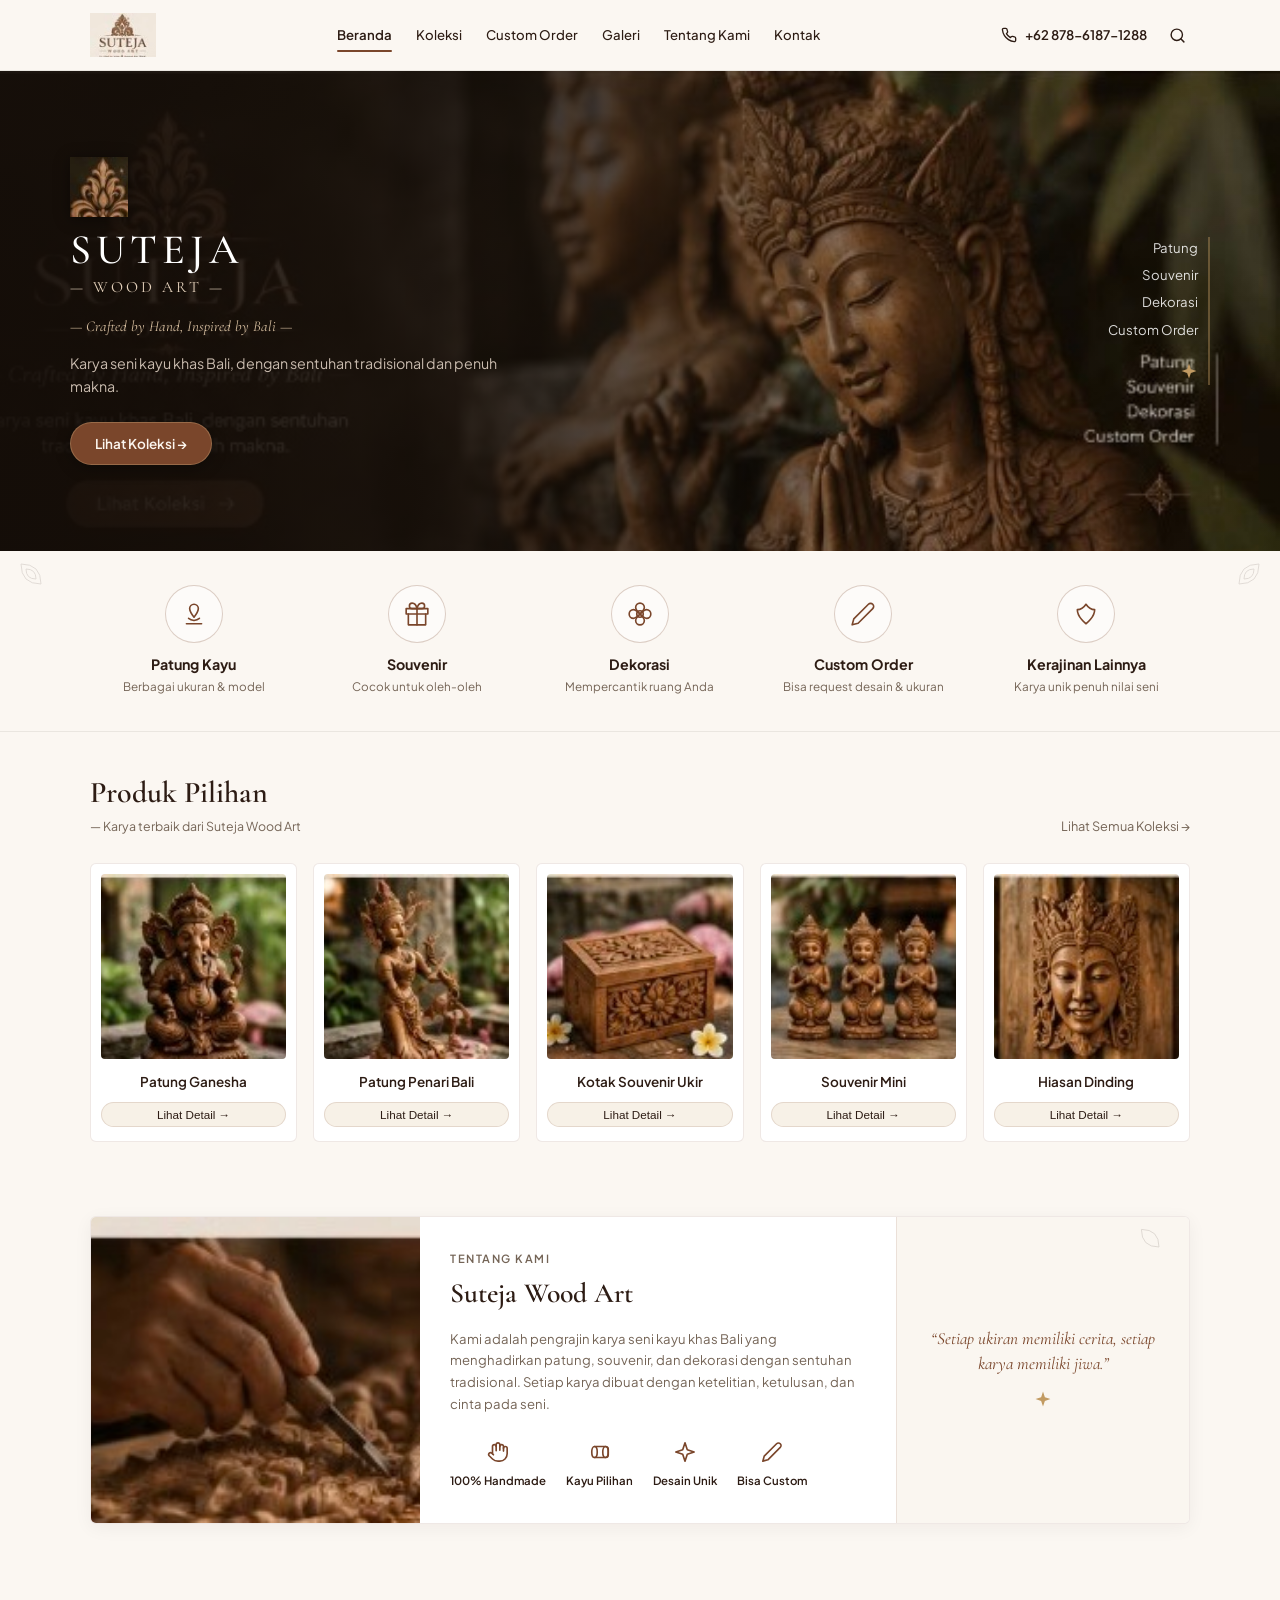
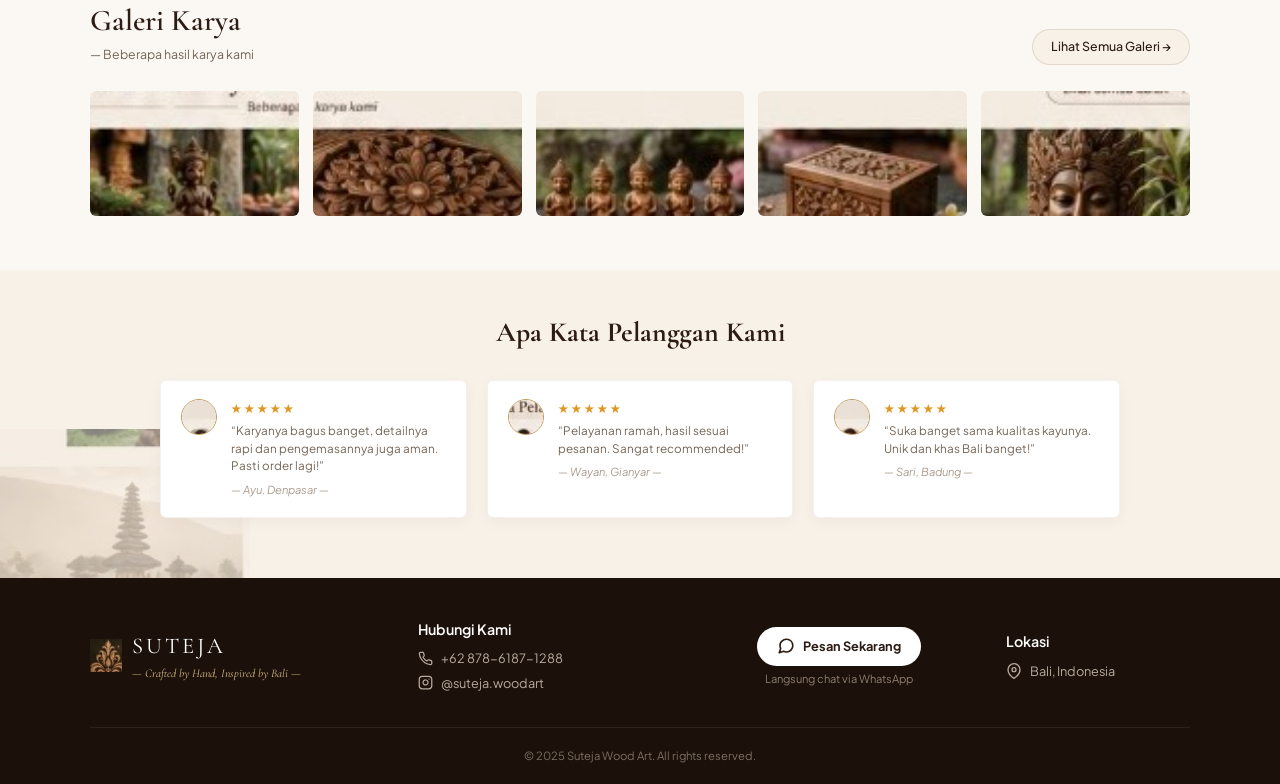
==== index.html @ cc426fd6 "Add files via upload" ====
<!DOCTYPE html>
<html lang="id">
<head>
  <meta charset="UTF-8">
  <meta name="viewport" content="width=device-width, initial-scale=1.0">
  <title>Suteja Wood Art | Crafted by Hand, Inspired by Bali</title>
  <meta name="description" content="Karya seni kayu khas Bali, dengan sentuhan tradisional dan penuh makna. Patung, souvenir, dekorasi, dan pesanan custom.">
  <link rel="stylesheet" href="css/style.css">
  <link rel="icon" href="images/logo_emblem.jpg">
</head>
<body>

  <!-- ==========================================================================
       1. HEADER / NAVBAR
       ========================================================================== -->
  <header class="site-header">
    <div class="container header-inner">
      <a href="index.html" class="brand-header-logo" aria-label="Suteja Wood Art">
        <img src="images/header_logo.jpg" alt="Suteja Wood Art Logo">
      </a>

      <nav class="nav-links" id="navLinks">
        <a href="#beranda" class="nav-item active">Beranda</a>
        <a href="#koleksi" class="nav-item">Koleksi</a>
        <a href="#custom-order" class="nav-item">Custom Order</a>
        <a href="#galeri" class="nav-item">Galeri</a>
        <a href="#tentang-kami" class="nav-item">Tentang Kami</a>
        <a href="#kontak" class="nav-item">Kontak</a>
      </nav>

      <div class="header-right">
        <a href="https://wa.me/6287861871288" target="_blank" class="header-phone">
          <svg width="16" height="16" viewBox="0 0 24 24" fill="none" stroke="currentColor" stroke-width="2" stroke-linecap="round" stroke-linejoin="round">
            <path d="M22 16.92v3a2 2 0 0 1-2.18 2 19.79 19.79 0 0 1-8.63-3.07 19.5 19.5 0 0 1-6-6 19.79 19.79 0 0 1-3.07-8.67A2 2 0 0 1 4.11 2h3a2 2 0 0 1 2 1.72 12.84 12.84 0 0 0 .7 2.81 2 2 0 0 1-.45 2.11L8.09 9.91a16 16 0 0 0 6 6l1.27-1.27a2 2 0 0 1 2.11-.45 12.84 12.84 0 0 0 2.81.7A2 2 0 0 1 22 16.92z"></path>
          </svg>
          <span>+62 878-6187-1288</span>
        </a>

        <button class="header-search-btn" aria-label="Cari Produk">
          <svg width="17" height="17" viewBox="0 0 24 24" fill="none" stroke="currentColor" stroke-width="2" stroke-linecap="round" stroke-linejoin="round">
            <circle cx="11" cy="11" r="8"></circle>
            <line x1="21" y1="21" x2="16.65" y2="16.65"></line>
          </svg>
        </button>

        <button class="mobile-toggle" id="mobileToggle" aria-label="Toggle Menu">&#9776;</button>
      </div>
    </div>
  </header>

  <!-- ==========================================================================
       2. HERO SECTION
       ========================================================================== -->
  <section class="hero-wrapper" id="beranda">
    <img src="images/hero_bg.jpg" alt="Balinese Wood Carving" class="hero-bg-image">
    <div class="hero-gradient-overlay"></div>

    <div class="container hero-container">
      <div class="hero-left-content">
        <img src="images/logo_emblem.jpg" alt="Balinese Emblem" class="hero-emblem">
        <h1 class="hero-title">SUTEJA</h1>
        <span class="hero-wood-art">— WOOD ART —</span>
        <span class="hero-tagline">— Crafted by Hand, Inspired by Bali —</span>
        <p class="hero-desc">
          Karya seni kayu khas Bali, dengan sentuhan tradisional dan penuh makna.
        </p>
        <a href="#koleksi" class="hero-btn">
          Lihat Koleksi &rarr;
        </a>
      </div>

      <div class="hero-right-tags">
        <span>Patung</span>
        <span>Souvenir</span>
        <span>Dekorasi</span>
        <span>Custom Order</span>
        <div class="hero-star-ornament">
          <svg width="18" height="18" viewBox="0 0 24 24" fill="currentColor">
            <path d="M12 2L14.5 9.5L22 12L14.5 14.5L12 22L9.5 14.5L2 12L9.5 9.5L12 2Z"></path>
          </svg>
        </div>
      </div>
    </div>
  </section>

  <!-- ==========================================================================
       3. CATEGORY ICONS STRIP
       ========================================================================== -->
  <section class="category-strip">
    <!-- Balinese Corner Mandalas -->
    <svg class="category-corner-left" viewBox="0 0 100 100" fill="none" stroke="currentColor">
      <path d="M10,10 Q50,10 50,50 Q10,50 10,10 Z M20,20 Q40,20 40,40 Q20,40 20,20 Z" stroke-width="2"></path>
    </svg>
    <svg class="category-corner-right" viewBox="0 0 100 100" fill="none" stroke="currentColor">
      <path d="M10,10 Q50,10 50,50 Q10,50 10,10 Z M20,20 Q40,20 40,40 Q20,40 20,20 Z" stroke-width="2"></path>
    </svg>

    <div class="container">
      <div class="category-items-grid">
        <!-- 1. Patung Kayu -->
        <div class="cat-item">
          <div class="cat-icon-circle">
            <svg width="26" height="26" viewBox="0 0 24 24" fill="none" stroke="currentColor" stroke-width="1.5" stroke-linecap="round" stroke-linejoin="round">
              <path d="M12 3a4 4 0 0 0-4 4c0 3 4 8 4 8s4-5 4-8a4 4 0 0 0-4-4z"></path>
              <path d="M7 16c2 1.5 5 2 5 2s3-.5 5-2"></path>
              <path d="M5 21h14"></path>
            </svg>
          </div>
          <h3 class="cat-title">Patung Kayu</h3>
          <span class="cat-subtitle">Berbagai ukuran &amp; model</span>
        </div>

        <!-- 2. Souvenir -->
        <div class="cat-item">
          <div class="cat-icon-circle">
            <svg width="26" height="26" viewBox="0 0 24 24" fill="none" stroke="currentColor" stroke-width="1.5" stroke-linecap="round" stroke-linejoin="round">
              <polyline points="20 12 20 22 4 22 4 12"></polyline>
              <rect x="2" y="7" width="20" height="5"></rect>
              <line x1="12" y1="22" x2="12" y2="7"></line>
              <path d="M12 7H7.5a2.5 2.5 0 0 1 0-5C11 2 12 7 12 7z"></path>
              <path d="M12 7h4.5a2.5 2.5 0 0 0 0-5C13 2 12 7 12 7z"></path>
            </svg>
          </div>
          <h3 class="cat-title">Souvenir</h3>
          <span class="cat-subtitle">Cocok untuk oleh-oleh</span>
        </div>

        <!-- 3. Dekorasi -->
        <div class="cat-item">
          <div class="cat-icon-circle">
            <svg width="26" height="26" viewBox="0 0 24 24" fill="none" stroke="currentColor" stroke-width="1.5" stroke-linecap="round" stroke-linejoin="round">
              <circle cx="12" cy="12" r="3"></circle>
              <path d="M12 2a4 4 0 0 1 4 4c0 2-4 6-4 6s-4-4-4-6a4 4 0 0 1 4-4z"></path>
              <path d="M12 22a4 4 0 0 1-4-4c0-2 4-6 4-6s4 4 4 6a4 4 0 0 1-4 4z"></path>
              <path d="M2 12a4 4 0 0 1 4-4c2 0 6 4 6 4s-4 4-6 4a4 4 0 0 1-4-4z"></path>
              <path d="M22 12a4 4 0 0 1-4 4c-2 0-6-4-6-4s4-4 6-4a4 4 0 0 1 4 4z"></path>
            </svg>
          </div>
          <h3 class="cat-title">Dekorasi</h3>
          <span class="cat-subtitle">Mempercantik ruang Anda</span>
        </div>

        <!-- 4. Custom Order -->
        <div class="cat-item">
          <div class="cat-icon-circle">
            <svg width="26" height="26" viewBox="0 0 24 24" fill="none" stroke="currentColor" stroke-width="1.5" stroke-linecap="round" stroke-linejoin="round">
              <path d="M17 3a2.828 2.828 0 1 1 4 4L7.5 20.5 2 22l1.5-5.5L17 3z"></path>
            </svg>
          </div>
          <h3 class="cat-title">Custom Order</h3>
          <span class="cat-subtitle">Bisa request desain &amp; ukuran</span>
        </div>

        <!-- 5. Kerajinan Lainnya -->
        <div class="cat-item">
          <div class="cat-icon-circle">
            <svg width="26" height="26" viewBox="0 0 24 24" fill="none" stroke="currentColor" stroke-width="1.5" stroke-linecap="round" stroke-linejoin="round">
              <path d="M12 3c-2 3-5 5-8 5 0 7 8 13 8 13s8-6 8-13c-3 0-6-2-8-5z"></path>
            </svg>
          </div>
          <h3 class="cat-title">Kerajinan Lainnya</h3>
          <span class="cat-subtitle">Karya unik penuh nilai seni</span>
        </div>
      </div>
    </div>
  </section>

  <!-- ==========================================================================
       4. PRODUK PILIHAN (Featured Products)
       ========================================================================== -->
  <section class="section-products" id="koleksi">
    <div class="container">
      <div class="section-head-row">
        <div>
          <h2 class="section-main-title">Produk Pilihan</h2>
          <span class="section-sub-line">— Karya terbaik dari Suteja Wood Art</span>
        </div>
        <a href="#galeri" class="section-more-link">Lihat Semua Koleksi &rarr;</a>
      </div>

      <div class="products-grid-5">
        <!-- 1. Patung Ganesha -->
        <div class="product-card">
          <div class="product-image-box">
            <img src="images/prod_ganesha.jpg" alt="Patung Ganesha">
          </div>
          <h3 class="product-title">Patung Ganesha</h3>
          <button class="btn-detail-pill" data-product="ganesha">Lihat Detail &rarr;</button>
        </div>

        <!-- 2. Patung Penari Bali -->
        <div class="product-card">
          <div class="product-image-box">
            <img src="images/prod_penari.jpg" alt="Patung Penari Bali">
          </div>
          <h3 class="product-title">Patung Penari Bali</h3>
          <button class="btn-detail-pill" data-product="penari">Lihat Detail &rarr;</button>
        </div>

        <!-- 3. Kotak Souvenir Ukir -->
        <div class="product-card">
          <div class="product-image-box">
            <img src="images/prod_kotak.jpg" alt="Kotak Souvenir Ukir">
          </div>
          <h3 class="product-title">Kotak Souvenir Ukir</h3>
          <button class="btn-detail-pill" data-product="kotak">Lihat Detail &rarr;</button>
        </div>

        <!-- 4. Souvenir Mini -->
        <div class="product-card">
          <div class="product-image-box">
            <img src="images/prod_souvenir.jpg" alt="Souvenir Mini">
          </div>
          <h3 class="product-title">Souvenir Mini</h3>
          <button class="btn-detail-pill" data-product="souvenir">Lihat Detail &rarr;</button>
        </div>

        <!-- 5. Hiasan Dinding -->
        <div class="product-card">
          <div class="product-image-box">
            <img src="images/prod_hiasan.jpg" alt="Hiasan Dinding">
          </div>
          <h3 class="product-title">Hiasan Dinding</h3>
          <button class="btn-detail-pill" data-product="hiasan">Lihat Detail &rarr;</button>
        </div>
      </div>
    </div>
  </section>

  <!-- ==========================================================================
       5. TENTANG KAMI (Split Section)
       ========================================================================== -->
  <section class="section-about" id="tentang-kami">
    <div class="container">
      <div class="about-split-card">
        <!-- Left photo of carving hands -->
        <div class="about-photo-col">
          <img src="images/artisan_hands.jpg" alt="Pengrajin Ukir Kayu Suteja">
        </div>

        <!-- Middle description & 4 icons -->
        <div class="about-text-col">
          <span class="about-eyebrow">TENTANG KAMI</span>
          <h2 class="about-title">Suteja Wood Art</h2>
          <p class="about-paragraph">
            Kami adalah pengrajin karya seni kayu khas Bali yang menghadirkan patung, souvenir, dan dekorasi dengan sentuhan tradisional. Setiap karya dibuat dengan ketelitian, ketulusan, dan cinta pada seni.
          </p>

          <div class="about-features-row">
            <!-- 1. 100% Handmade -->
            <div class="about-feat-item">
              <div class="about-feat-icon">
                <svg width="22" height="22" viewBox="0 0 24 24" fill="none" stroke="currentColor" stroke-width="1.8" stroke-linecap="round" stroke-linejoin="round">
                  <path d="M18 11V6a2 2 0 0 0-2-2v0a2 2 0 0 0-2 2v0"></path>
                  <path d="M14 10V4a2 2 0 0 0-2-2v0a2 2 0 0 0-2 2v2"></path>
                  <path d="M10 10.5V6a2 2 0 0 0-2-2v0a2 2 0 0 0-2 2v8"></path>
                  <path d="M18 8a2 2 0 1 1 4 0v6a8 8 0 0 1-8 8h-2c-2.8 0-4.5-.86-5.99-2.34l-3.6-3.6a2 2 0 0 1 2.83-2.82L7 15"></path>
                </svg>
              </div>
              <span>100% Handmade</span>
            </div>

            <!-- 2. Kayu Pilihan -->
            <div class="about-feat-item">
              <div class="about-feat-icon">
                <svg width="22" height="22" viewBox="0 0 24 24" fill="none" stroke="currentColor" stroke-width="1.8" stroke-linecap="round" stroke-linejoin="round">
                  <ellipse cx="6" cy="12" rx="3" ry="6"></ellipse>
                  <path d="M6 6h12a3 3 0 0 1 3 3v6a3 3 0 0 1-3 3H6"></path>
                  <ellipse cx="18" cy="12" rx="3" ry="6"></ellipse>
                </svg>
              </div>
              <span>Kayu Pilihan</span>
            </div>

            <!-- 3. Desain Unik -->
            <div class="about-feat-item">
              <div class="about-feat-icon">
                <svg width="22" height="22" viewBox="0 0 24 24" fill="none" stroke="currentColor" stroke-width="1.8" stroke-linecap="round" stroke-linejoin="round">
                  <path d="M12 2L14.5 9.5L22 12L14.5 14.5L12 22L9.5 14.5L2 12L9.5 9.5L12 2Z"></path>
                </svg>
              </div>
              <span>Desain Unik</span>
            </div>

            <!-- 4. Bisa Custom -->
            <div class="about-feat-item" id="custom-order">
              <div class="about-feat-icon">
                <svg width="22" height="22" viewBox="0 0 24 24" fill="none" stroke="currentColor" stroke-width="1.8" stroke-linecap="round" stroke-linejoin="round">
                  <path d="M17 3a2.828 2.828 0 1 1 4 4L7.5 20.5 2 22l1.5-5.5L17 3z"></path>
                </svg>
              </div>
              <span>Bisa Custom</span>
            </div>
          </div>
        </div>

        <!-- Right quote box -->
        <div class="about-quote-col">
          <svg class="about-corner-mandala" viewBox="0 0 100 100" fill="none" stroke="currentColor">
            <path d="M10,10 Q50,10 50,50 Q10,50 10,10 Z" stroke-width="2"></path>
          </svg>
          <p class="about-quote-text">
            “Setiap ukiran memiliki cerita, setiap karya memiliki jiwa.”
          </p>
          <div class="about-quote-star">
            <svg width="18" height="18" viewBox="0 0 24 24" fill="currentColor">
              <path d="M12 2L14.5 9.5L22 12L14.5 14.5L12 22L9.5 14.5L2 12L9.5 9.5L12 2Z"></path>
            </svg>
          </div>
        </div>
      </div>
    </div>
  </section>

  <!-- ==========================================================================
       6. GALERI KARYA
       ========================================================================== -->
  <section class="section-gallery" id="galeri">
    <div class="container">
      <div class="section-head-row">
        <div>
          <h2 class="section-main-title">Galeri Karya</h2>
          <span class="section-sub-line">— Beberapa hasil karya kami</span>
        </div>
        <a href="https://wa.me/6287861871288?text=Halo%20Suteja%20Wood%20Art,%20saya%20ingin%20melihat%20katalog%20galeri%20lengkap" target="_blank" class="btn-detail-pill" style="padding: 7px 18px; font-size: 0.825rem;">
          Lihat Semua Galeri &rarr;
        </a>
      </div>

      <div class="gallery-row-5">
        <div class="gallery-thumb-item" data-gallery="1">
          <img src="images/gallery_1.jpg" alt="Galeri Suteja 1">
          <div class="gallery-hover-overlay">🔍</div>
        </div>
        <div class="gallery-thumb-item" data-gallery="2">
          <img src="images/gallery_2.jpg" alt="Galeri Suteja 2">
          <div class="gallery-hover-overlay">🔍</div>
        </div>
        <div class="gallery-thumb-item" data-gallery="3">
          <img src="images/gallery_3.jpg" alt="Galeri Suteja 3">
          <div class="gallery-hover-overlay">🔍</div>
        </div>
        <div class="gallery-thumb-item" data-gallery="4">
          <img src="images/gallery_4.jpg" alt="Galeri Suteja 4">
          <div class="gallery-hover-overlay">🔍</div>
        </div>
        <div class="gallery-thumb-item" data-gallery="5">
          <img src="images/gallery_5.jpg" alt="Galeri Suteja 5">
          <div class="gallery-hover-overlay">🔍</div>
        </div>
      </div>
    </div>
  </section>

  <!-- ==========================================================================
       7. APA KATA PELANGGAN KAMI (Testimonials)
       ========================================================================== -->
  <section class="section-testimonials">
    <img src="images/temple_bg.jpg" alt="Pura Ulun Danu Bali" class="testimonial-temple-bg">

    <div class="container testimonials-inner">
      <h2 class="testimonials-title">Apa Kata Pelanggan Kami</h2>

      <div class="testimonials-grid-3">
        <!-- 1. Ayu -->
        <div class="testimonial-card">
          <img src="images/avatar_ayu.jpg" alt="Ayu" class="testi-avatar">
          <div class="testi-body">
            <div class="testi-stars">★★★★★</div>
            <p class="testi-quote">
              “Karyanya bagus banget, detailnya rapi dan pengemasannya juga aman. Pasti order lagi!”
            </p>
            <div class="testi-author">— Ayu, Denpasar —</div>
          </div>
        </div>

        <!-- 2. Wayan -->
        <div class="testimonial-card">
          <img src="images/avatar_wayan.jpg" alt="Wayan" class="testi-avatar">
          <div class="testi-body">
            <div class="testi-stars">★★★★★</div>
            <p class="testi-quote">
              “Pelayanan ramah, hasil sesuai pesanan. Sangat recommended!”
            </p>
            <div class="testi-author">— Wayan, Gianyar —</div>
          </div>
        </div>

        <!-- 3. Sari -->
        <div class="testimonial-card">
          <img src="images/avatar_sari.jpg" alt="Sari" class="testi-avatar">
          <div class="testi-body">
            <div class="testi-stars">★★★★★</div>
            <p class="testi-quote">
              “Suka banget sama kualitas kayunya. Unik dan khas Bali banget!”
            </p>
            <div class="testi-author">— Sari, Badung —</div>
          </div>
        </div>
      </div>
    </div>
  </section>

  <!-- ==========================================================================
       8. FOOTER
       ========================================================================== -->
  <footer class="site-footer" id="kontak">
    <div class="container">
      <div class="footer-main-row">
        <!-- Col 1: Logo -->
        <div class="footer-brand">
          <div class="footer-brand-logo">
            <img src="images/logo_emblem.jpg" alt="Suteja Emblem" style="width: 32px; height: auto;">
            <div>
              <div class="footer-brand-title">SUTEJA</div>
              <div class="footer-brand-sub">— Crafted by Hand, Inspired by Bali —</div>
            </div>
          </div>
        </div>

        <!-- Col 2: Hubungi Kami -->
        <div>
          <div class="footer-col-title">Hubungi Kami</div>
          <div class="footer-contact-item">
            <svg width="15" height="15" viewBox="0 0 24 24" fill="none" stroke="currentColor" stroke-width="2" stroke-linecap="round" stroke-linejoin="round">
              <path d="M22 16.92v3a2 2 0 0 1-2.18 2 19.79 19.79 0 0 1-8.63-3.07 19.5 19.5 0 0 1-6-6 19.79 19.79 0 0 1-3.07-8.67A2 2 0 0 1 4.11 2h3a2 2 0 0 1 2 1.72 12.84 12.84 0 0 0 .7 2.81 2 2 0 0 1-.45 2.11L8.09 9.91a16 16 0 0 0 6 6l1.27-1.27a2 2 0 0 1 2.11-.45 12.84 12.84 0 0 0 2.81.7A2 2 0 0 1 22 16.92z"></path>
            </svg>
            <span>+62 878-6187-1288</span>
          </div>
          <div class="footer-contact-item">
            <svg width="15" height="15" viewBox="0 0 24 24" fill="none" stroke="currentColor" stroke-width="2" stroke-linecap="round" stroke-linejoin="round">
              <rect x="2" y="2" width="20" height="20" rx="5" ry="5"></rect>
              <path d="M16 11.37A4 4 0 1 1 12.63 8 4 4 0 0 1 16 11.37z"></path>
              <line x1="17.5" y1="6.5" x2="17.51" y2="6.5"></line>
            </svg>
            <span>@suteja.woodart</span>
          </div>
        </div>

        <!-- Col 3: Pesan Sekarang Button -->
        <div style="text-align: center;">
          <a href="https://wa.me/6287861871288?text=Halo%20Suteja%20Wood%20Art,%20saya%20ingin%20konsultasi%20pemesanan%20karya%20seni%20kayu" target="_blank" class="footer-btn-wa">
            <svg width="18" height="18" viewBox="0 0 24 24" fill="none" stroke="currentColor" stroke-width="2.2" stroke-linecap="round" stroke-linejoin="round">
              <path d="M21 11.5a8.38 8.38 0 0 1-.9 3.8 8.5 8.5 0 0 1-7.6 4.7 8.38 8.38 0 0 1-3.8-.9L3 21l1.9-5.7a8.38 8.38 0 0 1-.9-3.8 8.5 8.5 0 0 1 4.7-7.6 8.38 8.38 0 0 1 3.8-.9h.5a8.48 8.48 0 0 1 8 8v.5z"></path>
            </svg>
            <span>Pesan Sekarang</span>
          </a>
          <div class="footer-wa-note">Langsung chat via WhatsApp</div>
        </div>

        <!-- Col 4: Lokasi -->
        <div>
          <div class="footer-col-title">Lokasi</div>
          <div class="footer-contact-item">
            <svg width="16" height="16" viewBox="0 0 24 24" fill="none" stroke="currentColor" stroke-width="2" stroke-linecap="round" stroke-linejoin="round">
              <path d="M21 10c0 7-9 13-9 13s-9-6-9-13a9 9 0 0 1 18 0z"></path>
              <circle cx="12" cy="10" r="3"></circle>
            </svg>
            <span>Bali, Indonesia</span>
          </div>
        </div>
      </div>

      <div class="footer-bottom-copy">
        &copy; 2025 Suteja Wood Art. All rights reserved.
      </div>
    </div>
  </footer>

  <!-- ==========================================================================
       MODAL LIGHTBOX DETAIL PRODUK
       ========================================================================== -->
  <div class="modal-overlay" id="productModal" aria-hidden="true" role="dialog">
    <div class="modal-card">
      <button class="modal-close-btn" id="modalClose" aria-label="Tutup">&times;</button>
      <div class="modal-img-col">
        <img id="modalImg" src="" alt="Detail Produk">
      </div>
      <div class="modal-text-col">
        <div>
          <span style="font-size: 0.75rem; text-transform: uppercase; letter-spacing: 1.5px; color: var(--wood-brown); font-weight: 700;" id="modalCategory">KATEGORI</span>
          <h3 style="font-family: var(--font-serif); font-size: 1.6rem; color: var(--wood-dark); margin: 6px 0 10px;" id="modalTitle">Judul Produk</h3>
          <p style="font-size: 0.85rem; color: var(--wood-muted); line-height: 1.6; margin-bottom: 16px;" id="modalDesc">Deskripsi karya seni.</p>
          
          <div style="background-color: #faf6f0; padding: 12px; border-radius: 6px; font-size: 0.8rem; margin-bottom: 16px;">
            <div style="margin-bottom: 4px;"><strong>🪵 Material:</strong> <span id="modalMaterial">Kayu Suar / Waru / Jati</span></div>
            <div><strong>✨ Keaslian:</strong> 100% Pahat Tangan Tradisional Bali</div>
          </div>
        </div>

        <a id="modalWaBtn" href="#" target="_blank" class="hero-btn" style="width: 100%; justify-content: center;">
          Pesan via WhatsApp &rarr;
        </a>
      </div>
    </div>
  </div>

  <script src="js/app.js"></script>
</body>
</html>
---- css/style.css ----
/* ==========================================================================
   SUTEJA WOOD ART - Faithful Implementation of Official Mockup
   ========================================================================== */

@import url('https://fonts.googleapis.com/css2?family=Cormorant+Garamond:ital,wght@0,400;0,500;0,600;0,700;1,400;1,600&family=Plus+Jakarta+Sans:wght@300;400;500;600;700&display=swap');

:root {
  --bg-page: #fbf7f2;
  --bg-cream: #f4ece1;
  --bg-card: #ffffff;
  --bg-footer: #1c110a;
  
  --wood-dark: #2d1c14;
  --wood-brown: #7a462b;
  --wood-brown-hover: #8f5436;
  --wood-muted: #746456;
  --wood-light: #ab9b8e;
  
  --gold: #c29b62;
  --gold-light: #ddbe8d;
  --gold-subtle: rgba(194, 155, 98, 0.15);
  
  --border-card: rgba(122, 70, 43, 0.12);
  --border-light: rgba(45, 28, 20, 0.08);
  
  --font-serif: 'Cormorant Garamond', Georgia, serif;
  --font-sans: 'Plus Jakarta Sans', -apple-system, BlinkMacSystemFont, sans-serif;
  
  --radius-sm: 6px;
  --radius-md: 10px;
  --radius-lg: 16px;
  --radius-full: 9999px;
  
  --shadow-card: 0 4px 18px rgba(45, 28, 20, 0.05);
  --shadow-hover: 0 10px 25px rgba(45, 28, 20, 0.1);
  --transition: all 0.25s ease;
}

*, *::before, *::after {
  box-sizing: border-box;
  margin: 0;
  padding: 0;
}

html {
  scroll-behavior: smooth;
  font-size: 15px;
}

body {
  font-family: var(--font-sans);
  background-color: var(--bg-page);
  color: var(--wood-dark);
  line-height: 1.6;
  -webkit-font-smoothing: antialiased;
  overflow-x: hidden;
}

img {
  max-width: 100%;
  height: auto;
  display: block;
}

a {
  color: inherit;
  text-decoration: none;
  transition: var(--transition);
}

.container {
  width: 100%;
  max-width: 1140px;
  margin: 0 auto;
  padding: 0 20px;
}

/* ==========================================================================
   HEADER / NAVBAR
   ========================================================================== */
.site-header {
  background-color: var(--bg-page);
  border-bottom: 1px solid var(--border-light);
  position: sticky;
  top: 0;
  z-index: 1000;
}

.header-inner {
  display: flex;
  align-items: center;
  justify-content: space-between;
  height: 70px;
}

.brand-header-logo {
  display: flex;
  align-items: center;
  gap: 10px;
}

.brand-header-logo img {
  height: 44px;
  width: auto;
  object-fit: contain;
}

.nav-links {
  display: flex;
  align-items: center;
  gap: 24px;
}

.nav-item {
  font-size: 0.88rem;
  font-weight: 500;
  color: var(--wood-dark);
  padding: 6px 0;
  position: relative;
}

.nav-item:hover {
  color: var(--wood-brown);
}

.nav-item.active {
  color: var(--wood-dark);
  font-weight: 600;
}

.nav-item.active::after {
  content: '';
  position: absolute;
  bottom: 0;
  left: 0;
  right: 0;
  height: 2px;
  background-color: var(--wood-brown);
  border-radius: 2px;
}

.header-right {
  display: flex;
  align-items: center;
  gap: 18px;
}

.header-phone {
  display: flex;
  align-items: center;
  gap: 8px;
  font-size: 0.88rem;
  font-weight: 600;
  color: var(--wood-dark);
}

.header-phone:hover {
  color: var(--wood-brown);
}

.header-search-btn {
  background: none;
  border: none;
  cursor: pointer;
  color: var(--wood-dark);
  display: flex;
  align-items: center;
  justify-content: center;
  padding: 4px;
}

.mobile-toggle {
  display: none;
  background: none;
  border: none;
  font-size: 1.5rem;
  color: var(--wood-dark);
  cursor: pointer;
}

/* ==========================================================================
   HERO SECTION
   ========================================================================== */
.hero-wrapper {
  position: relative;
  background-color: #1a120c;
  overflow: hidden;
  min-height: 480px;
  display: flex;
  align-items: center;
}

.hero-bg-image {
  position: absolute;
  inset: 0;
  width: 100%;
  height: 100%;
  object-fit: cover;
  object-position: center right;
  z-index: 1;
}

.hero-gradient-overlay {
  position: absolute;
  inset: 0;
  background: linear-gradient(90deg, rgba(20, 13, 8, 0.95) 0%, rgba(20, 13, 8, 0.8) 40%, rgba(20, 13, 8, 0.2) 80%, rgba(20, 13, 8, 0.05) 100%);
  z-index: 2;
}

.hero-container {
  position: relative;
  z-index: 3;
  display: flex;
  justify-content: space-between;
  align-items: center;
  padding: 60px 0;
  width: 100%;
}

.hero-left-content {
  max-width: 440px;
  color: #f7efe6;
}

.hero-emblem {
  width: 58px;
  height: auto;
  margin-bottom: 12px;
  display: block;
  filter: drop-shadow(0 2px 8px rgba(0,0,0,0.4));
}

.hero-title {
  font-family: var(--font-serif);
  font-size: 2.8rem;
  font-weight: 500;
  letter-spacing: 5px;
  line-height: 1;
  color: #ffffff;
  margin-bottom: 4px;
}

.hero-wood-art {
  font-family: var(--font-serif);
  font-size: 1.05rem;
  letter-spacing: 3px;
  color: #e5d2bc;
  margin-bottom: 14px;
  display: block;
}

.hero-tagline {
  font-family: var(--font-serif);
  font-style: italic;
  font-size: 1rem;
  color: #d6be9f;
  margin-bottom: 14px;
  display: block;
}

.hero-desc {
  font-size: 0.95rem;
  line-height: 1.6;
  color: #c9bbae;
  margin-bottom: 24px;
}

.hero-btn {
  display: inline-flex;
  align-items: center;
  gap: 8px;
  background-color: var(--wood-brown);
  color: #fcf6ef;
  font-size: 0.9rem;
  font-weight: 600;
  padding: 10px 24px;
  border-radius: var(--radius-full);
  border: 1px solid rgba(221, 190, 141, 0.3);
  box-shadow: 0 4px 15px rgba(0, 0, 0, 0.3);
}

.hero-btn:hover {
  background-color: var(--wood-brown-hover);
  transform: translateY(-2px);
  color: #ffffff;
}

/* Right floating tags */
.hero-right-tags {
  display: flex;
  flex-direction: column;
  align-items: flex-end;
  gap: 6px;
  color: rgba(255, 255, 255, 0.85);
  font-size: 0.88rem;
  padding-right: 10px;
  border-right: 2px solid rgba(194, 155, 98, 0.4);
}

.hero-star-ornament {
  margin-top: 16px;
  color: var(--gold);
}

/* ==========================================================================
   CATEGORY ICONS STRIP
   ========================================================================== */
.category-strip {
  background-color: var(--bg-page);
  padding: 34px 0;
  border-bottom: 1px solid var(--border-light);
  position: relative;
}

.category-corner-left,
.category-corner-right {
  position: absolute;
  top: 8px;
  width: 50px;
  height: 50px;
  opacity: 0.12;
  pointer-events: none;
}
.category-corner-left { left: 16px; }
.category-corner-right { right: 16px; transform: scaleX(-1); }

.category-items-grid {
  display: grid;
  grid-template-columns: repeat(5, 1fr);
  gap: 16px;
  text-align: center;
}

.cat-item {
  display: flex;
  flex-direction: column;
  align-items: center;
  cursor: pointer;
}

.cat-icon-circle {
  width: 58px;
  height: 58px;
  border-radius: 50%;
  border: 1px solid rgba(122, 70, 43, 0.25);
  background-color: rgba(255, 255, 255, 0.5);
  display: flex;
  align-items: center;
  justify-content: center;
  margin-bottom: 10px;
  color: var(--wood-brown);
  transition: var(--transition);
}

.cat-item:hover .cat-icon-circle {
  background-color: #ffffff;
  border-color: var(--wood-brown);
  box-shadow: 0 4px 12px rgba(122, 70, 43, 0.15);
  transform: translateY(-3px);
}

.cat-title {
  font-weight: 700;
  font-size: 0.95rem;
  color: var(--wood-dark);
  margin-bottom: 2px;
}

.cat-subtitle {
  font-size: 0.78rem;
  color: var(--wood-muted);
}

/* ==========================================================================
   PRODUK PILIHAN (Featured Products)
   ========================================================================== */
.section-products {
  padding: 44px 0 54px;
}

.section-head-row {
  display: flex;
  justify-content: space-between;
  align-items: flex-end;
  margin-bottom: 26px;
}

.section-main-title {
  font-family: var(--font-serif);
  font-size: 2rem;
  font-weight: 600;
  color: var(--wood-dark);
  line-height: 1.1;
  margin-bottom: 4px;
}

.section-sub-line {
  font-size: 0.825rem;
  color: var(--wood-muted);
}

.section-more-link {
  font-size: 0.85rem;
  color: var(--wood-muted);
  display: inline-flex;
  align-items: center;
  gap: 6px;
}

.section-more-link:hover {
  color: var(--wood-brown);
}

.products-grid-5 {
  display: grid;
  grid-template-columns: repeat(5, 1fr);
  gap: 16px;
}

.product-card {
  background-color: #ffffff;
  border-radius: var(--radius-sm);
  border: 1px solid var(--border-card);
  padding: 10px 10px 14px;
  text-align: center;
  display: flex;
  flex-direction: column;
  transition: var(--transition);
}

.product-card:hover {
  transform: translateY(-5px);
  box-shadow: var(--shadow-hover);
  border-color: rgba(122, 70, 43, 0.3);
}

.product-image-box {
  width: 100%;
  aspect-ratio: 1 / 1;
  border-radius: 4px;
  overflow: hidden;
  background-color: #e8ded4;
  margin-bottom: 12px;
}

.product-image-box img {
  width: 100%;
  height: 100%;
  object-fit: cover;
  transition: transform 0.4s ease;
}

.product-card:hover .product-image-box img {
  transform: scale(1.06);
}

.product-title {
  font-size: 0.9rem;
  font-weight: 600;
  color: var(--wood-dark);
  margin-bottom: 10px;
  flex-grow: 1;
}

.btn-detail-pill {
  display: inline-flex;
  align-items: center;
  justify-content: center;
  gap: 6px;
  background-color: #f7f1e7;
  color: var(--wood-dark);
  font-size: 0.78rem;
  font-weight: 500;
  padding: 5px 14px;
  border-radius: var(--radius-full);
  border: 1px solid rgba(122, 70, 43, 0.15);
  cursor: pointer;
  transition: var(--transition);
}

.btn-detail-pill:hover {
  background-color: var(--wood-brown);
  color: #ffffff;
  border-color: var(--wood-brown);
}

/* ==========================================================================
   TENTANG KAMI (Split Section)
   ========================================================================== */
.section-about {
  padding: 20px 0 50px;
}

.about-split-card {
  background-color: #ffffff;
  border-radius: var(--radius-sm);
  border: 1px solid var(--border-card);
  overflow: hidden;
  display: grid;
  grid-template-columns: 0.9fr 1.3fr 0.8fr;
  box-shadow: var(--shadow-card);
  position: relative;
}

.about-photo-col {
  height: 100%;
  min-height: 250px;
  background-color: #1f140d;
}

.about-photo-col img {
  width: 100%;
  height: 100%;
  object-fit: cover;
}

.about-text-col {
  padding: 32px 30px;
  display: flex;
  flex-direction: column;
  justify-content: center;
}

.about-eyebrow {
  font-size: 0.75rem;
  text-transform: uppercase;
  letter-spacing: 1.5px;
  color: var(--wood-muted);
  font-weight: 600;
  margin-bottom: 4px;
}

.about-title {
  font-family: var(--font-serif);
  font-size: 1.85rem;
  font-weight: 600;
  color: var(--wood-dark);
  margin-bottom: 12px;
}

.about-paragraph {
  font-size: 0.875rem;
  line-height: 1.65;
  color: var(--wood-muted);
  margin-bottom: 22px;
}

.about-features-row {
  display: flex;
  gap: 20px;
  flex-wrap: wrap;
}

.about-feat-item {
  display: flex;
  flex-direction: column;
  align-items: center;
  gap: 4px;
  font-size: 0.76rem;
  font-weight: 600;
  color: var(--wood-dark);
}

.about-feat-icon {
  width: 32px;
  height: 32px;
  display: flex;
  align-items: center;
  justify-content: center;
  color: var(--wood-brown);
}

.about-quote-col {
  padding: 32px 28px;
  display: flex;
  flex-direction: column;
  justify-content: center;
  align-items: center;
  text-align: center;
  border-left: 1px solid var(--border-card);
  background-color: #faf6f0;
  position: relative;
}

.about-quote-text {
  font-family: var(--font-serif);
  font-style: italic;
  font-size: 1.15rem;
  line-height: 1.45;
  color: var(--wood-brown);
  margin-bottom: 14px;
}

.about-quote-star {
  color: var(--gold);
}

.about-corner-mandala {
  position: absolute;
  top: 8px;
  right: 8px;
  width: 44px;
  height: 44px;
  opacity: 0.15;
}

/* ==========================================================================
   GALERI KARYA
   ========================================================================== */
.section-gallery {
  padding: 30px 0 54px;
}

.gallery-row-5 {
  display: grid;
  grid-template-columns: repeat(5, 1fr);
  gap: 14px;
}

.gallery-thumb-item {
  border-radius: var(--radius-sm);
  overflow: hidden;
  height: 125px;
  background-color: #2b1b12;
  cursor: pointer;
  position: relative;
}

.gallery-thumb-item img {
  width: 100%;
  height: 100%;
  object-fit: cover;
  transition: transform 0.4s ease;
}

.gallery-thumb-item:hover img {
  transform: scale(1.08);
}

.gallery-hover-overlay {
  position: absolute;
  inset: 0;
  background: rgba(43, 27, 18, 0.45);
  display: flex;
  align-items: center;
  justify-content: center;
  opacity: 0;
  transition: var(--transition);
  color: #ffffff;
  font-size: 1.1rem;
}

.gallery-thumb-item:hover .gallery-hover-overlay {
  opacity: 1;
}

/* ==========================================================================
   APA KATA PELANGGAN KAMI (Testimonials)
   ========================================================================== */
.section-testimonials {
  position: relative;
  padding: 40px 0 60px;
  background-color: #f7f1e7;
  overflow: hidden;
}

.testimonial-temple-bg {
  position: absolute;
  left: 0;
  bottom: 0;
  height: 100%;
  width: 250px;
  object-fit: contain;
  object-position: bottom left;
  opacity: 0.45;
  pointer-events: none;
  z-index: 1;
}

.testimonials-inner {
  position: relative;
  z-index: 2;
}

.testimonials-title {
  text-align: center;
  font-family: var(--font-serif);
  font-size: 1.85rem;
  color: var(--wood-dark);
  margin-bottom: 26px;
}

.testimonials-grid-3 {
  display: grid;
  grid-template-columns: repeat(3, 1fr);
  gap: 20px;
  max-width: 960px;
  margin: 0 auto;
}

.testimonial-card {
  background-color: #ffffff;
  border-radius: var(--radius-sm);
  padding: 18px 20px;
  box-shadow: 0 4px 15px rgba(45, 28, 20, 0.04);
  border: 1px solid rgba(122, 70, 43, 0.08);
  display: flex;
  gap: 14px;
  align-items: flex-start;
}

.testi-avatar {
  width: 36px;
  height: 36px;
  border-radius: 50%;
  object-fit: cover;
  flex-shrink: 0;
  border: 1px solid var(--gold);
}

.testi-body {
  flex-grow: 1;
}

.testi-stars {
  color: #df9724;
  font-size: 0.8rem;
  letter-spacing: 2px;
  margin-bottom: 4px;
}

.testi-quote {
  font-size: 0.78rem;
  line-height: 1.5;
  color: var(--wood-muted);
  margin-bottom: 6px;
}

.testi-author {
  font-size: 0.74rem;
  font-style: italic;
  color: var(--wood-light);
}

/* ==========================================================================
   FOOTER
   ========================================================================== */
.site-footer {
  background-color: var(--bg-footer);
  color: #b7a99d;
  padding: 40px 0 20px;
  font-size: 0.85rem;
}

.footer-main-row {
  display: grid;
  grid-template-columns: 1.3fr 1.1fr 1.2fr 0.8fr;
  gap: 30px;
  align-items: center;
  padding-bottom: 30px;
  border-bottom: 1px solid rgba(255, 255, 255, 0.08);
}

.footer-brand {
  display: flex;
  flex-direction: column;
}

.footer-brand-logo {
  display: flex;
  align-items: center;
  gap: 10px;
  margin-bottom: 4px;
}

.footer-brand-title {
  font-family: var(--font-serif);
  font-size: 1.5rem;
  letter-spacing: 3px;
  color: #ffffff;
}

.footer-brand-sub {
  font-family: var(--font-serif);
  font-style: italic;
  font-size: 0.78rem;
  color: var(--gold-light);
}

.footer-col-title {
  font-size: 0.95rem;
  font-weight: 600;
  color: #ffffff;
  margin-bottom: 8px;
}

.footer-contact-item {
  display: flex;
  align-items: center;
  gap: 8px;
  margin-bottom: 4px;
  font-size: 0.85rem;
}

.footer-btn-wa {
  display: inline-flex;
  align-items: center;
  justify-content: center;
  gap: 8px;
  background-color: #ffffff;
  color: var(--wood-dark);
  font-weight: 700;
  font-size: 0.85rem;
  padding: 9px 20px;
  border-radius: var(--radius-full);
  margin-bottom: 4px;
  transition: var(--transition);
}

.footer-btn-wa:hover {
  background-color: var(--gold-light);
  transform: translateY(-2px);
}

.footer-wa-note {
  font-size: 0.74rem;
  color: #8c7d71;
}

.footer-bottom-copy {
  text-align: center;
  padding-top: 18px;
  font-size: 0.75rem;
  color: #7b6e63;
}

/* ==========================================================================
   MODAL LIGHTBOX
   ========================================================================== */
.modal-overlay {
  position: fixed;
  inset: 0;
  background: rgba(20, 13, 8, 0.8);
  backdrop-filter: blur(5px);
  z-index: 2000;
  display: flex;
  align-items: center;
  justify-content: center;
  padding: 20px;
  opacity: 0;
  visibility: hidden;
  transition: var(--transition);
}

.modal-overlay.active {
  opacity: 1;
  visibility: visible;
}

.modal-card {
  background: #ffffff;
  max-width: 640px;
  width: 100%;
  border-radius: var(--radius-sm);
  overflow: hidden;
  box-shadow: 0 20px 50px rgba(0,0,0,0.5);
  position: relative;
  display: grid;
  grid-template-columns: 1fr 1.2fr;
}

.modal-close-btn {
  position: absolute;
  top: 10px;
  right: 12px;
  background: rgba(0,0,0,0.1);
  border: none;
  font-size: 1.2rem;
  width: 30px;
  height: 30px;
  border-radius: 50%;
  cursor: pointer;
  z-index: 10;
}

.modal-close-btn:hover {
  background: var(--wood-dark);
  color: #ffffff;
}

.modal-img-col {
  background: #e8ded4;
}

.modal-img-col img {
  width: 100%;
  height: 100%;
  object-fit: cover;
}

.modal-text-col {
  padding: 26px 22px;
  display: flex;
  flex-direction: column;
  justify-content: space-between;
}

/* ==========================================================================
   RESPONSIVE
   ========================================================================== */
@media (max-width: 992px) {
  .products-grid-5 {
    grid-template-columns: repeat(3, 1fr);
  }
  .gallery-row-5 {
    grid-template-columns: repeat(3, 1fr);
  }
  .category-items-grid {
    grid-template-columns: repeat(3, 1fr);
  }
  .about-split-card {
    grid-template-columns: 1fr;
  }
  .about-photo-col {
    height: 200px;
  }
  .about-quote-col {
    border-left: none;
    border-top: 1px solid var(--border-card);
  }
  .footer-main-row {
    grid-template-columns: 1fr 1fr;
  }
}

@media (max-width: 768px) {
  .nav-links {
    display: none;
    position: absolute;
    top: 70px;
    left: 0;
    right: 0;
    background: #ffffff;
    flex-direction: column;
    padding: 20px;
    box-shadow: 0 10px 20px rgba(0,0,0,0.1);
  }
  .nav-links.open {
    display: flex;
  }
  .mobile-toggle {
    display: block;
  }
  .hero-container {
    flex-direction: column;
    text-align: center;
  }
  .hero-right-tags {
    display: none;
  }
  .hero-left-content {
    margin: 0 auto;
  }
  .hero-emblem {
    margin: 0 auto 12px;
  }
  .products-grid-5 {
    grid-template-columns: repeat(2, 1fr);
  }
  .gallery-row-5 {
    grid-template-columns: repeat(2, 1fr);
  }
  .category-items-grid {
    grid-template-columns: repeat(2, 1fr);
  }
  .testimonials-grid-3 {
    grid-template-columns: 1fr;
  }
  .footer-main-row {
    grid-template-columns: 1fr;
    text-align: center;
  }
  .footer-brand {
    align-items: center;
  }
  .modal-card {
    grid-template-columns: 1fr;
  }
  .modal-img-col {
    height: 200px;
  }
}
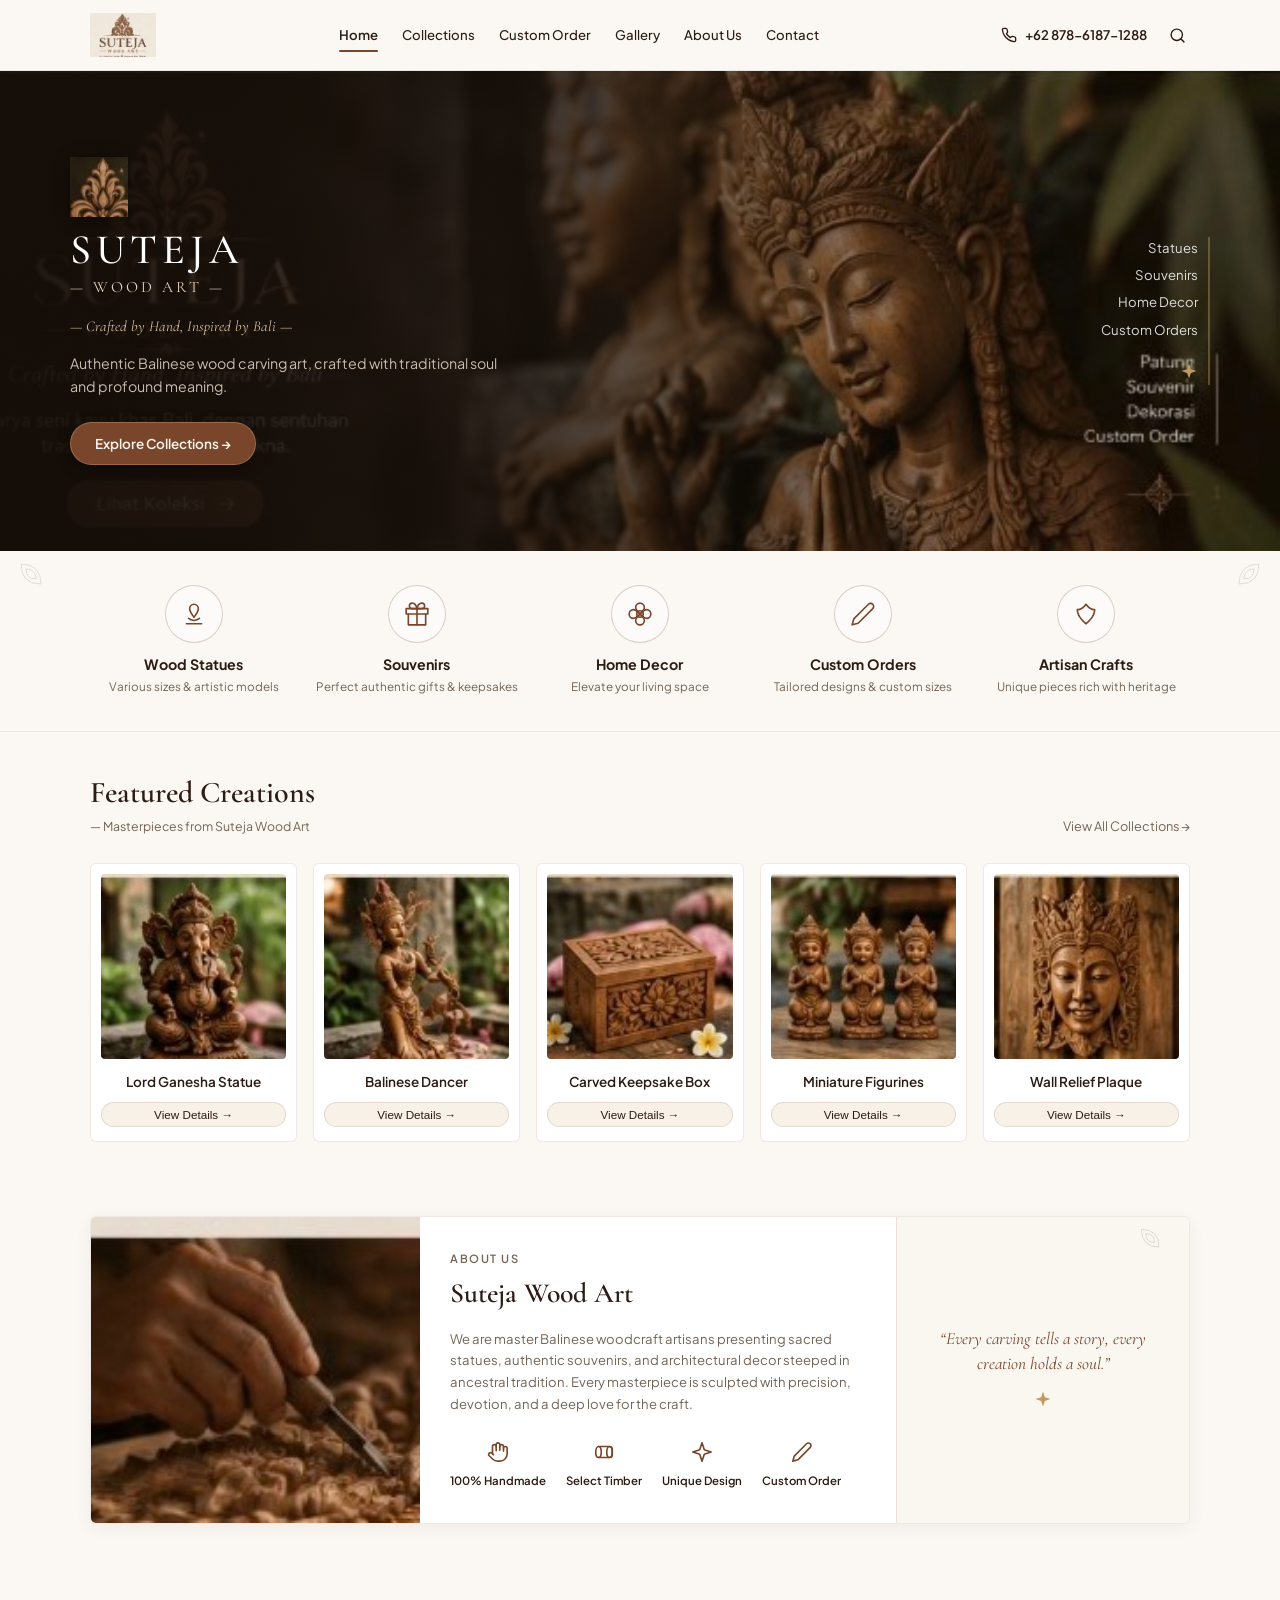
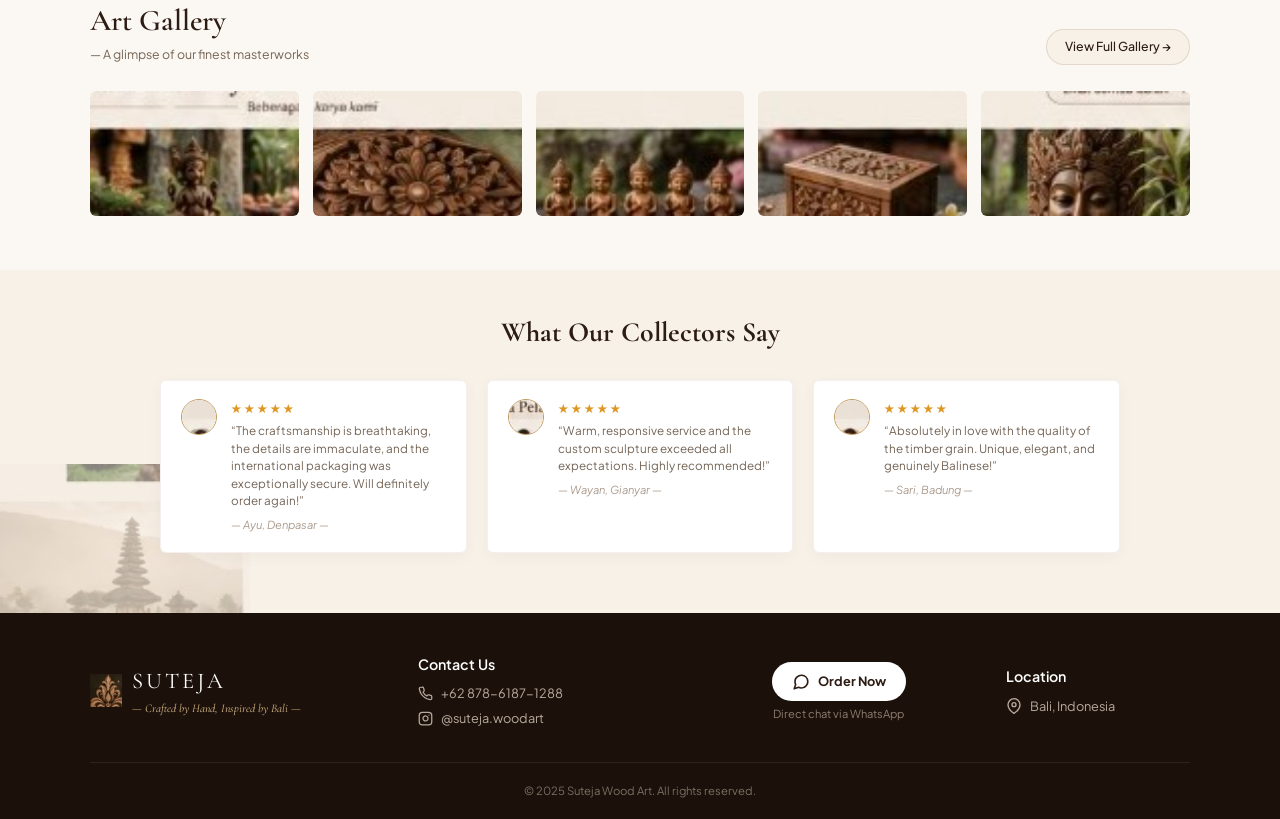
==== commit b0c5fea1: "Add files via upload" ====
--- a/index.html
+++ b/index.html
@@ -1,10 +1,10 @@
 <!DOCTYPE html>
-<html lang="id">
+<html lang="en">
 <head>
   <meta charset="UTF-8">
   <meta name="viewport" content="width=device-width, initial-scale=1.0">
   <title>Suteja Wood Art | Crafted by Hand, Inspired by Bali</title>
-  <meta name="description" content="Karya seni kayu khas Bali, dengan sentuhan tradisional dan penuh makna. Patung, souvenir, dekorasi, dan pesanan custom.">
+  <meta name="description" content="Authentic Balinese wood carving art, crafted with traditional soul and profound meaning. Sacred statues, souvenirs, home decor, and custom commissions.">
   <link rel="stylesheet" href="css/style.css">
   <link rel="icon" href="images/logo_emblem.jpg">
 </head>
@@ -20,12 +20,12 @@
       </a>
 
       <nav class="nav-links" id="navLinks">
-        <a href="#beranda" class="nav-item active">Beranda</a>
-        <a href="#koleksi" class="nav-item">Koleksi</a>
+        <a href="#home" class="nav-item active">Home</a>
+        <a href="#collections" class="nav-item">Collections</a>
         <a href="#custom-order" class="nav-item">Custom Order</a>
-        <a href="#galeri" class="nav-item">Galeri</a>
-        <a href="#tentang-kami" class="nav-item">Tentang Kami</a>
-        <a href="#kontak" class="nav-item">Kontak</a>
+        <a href="#gallery" class="nav-item">Gallery</a>
+        <a href="#about-us" class="nav-item">About Us</a>
+        <a href="#contact" class="nav-item">Contact</a>
       </nav>
 
       <div class="header-right">
@@ -36,7 +36,7 @@
           <span>+62 878-6187-1288</span>
         </a>
 
-        <button class="header-search-btn" aria-label="Cari Produk">
+        <button class="header-search-btn" aria-label="Search Collections">
           <svg width="17" height="17" viewBox="0 0 24 24" fill="none" stroke="currentColor" stroke-width="2" stroke-linecap="round" stroke-linejoin="round">
             <circle cx="11" cy="11" r="8"></circle>
             <line x1="21" y1="21" x2="16.65" y2="16.65"></line>
@@ -51,29 +51,29 @@
   <!-- ==========================================================================
        2. HERO SECTION
        ========================================================================== -->
-  <section class="hero-wrapper" id="beranda">
-    <img src="images/hero_bg.jpg" alt="Balinese Wood Carving" class="hero-bg-image">
+  <section class="hero-wrapper" id="home">
+    <img src="images/hero_bg.jpg" alt="Balinese Wood Carving Sculpture" class="hero-bg-image">
     <div class="hero-gradient-overlay"></div>
 
     <div class="container hero-container">
       <div class="hero-left-content">
-        <img src="images/logo_emblem.jpg" alt="Balinese Emblem" class="hero-emblem">
+        <img src="images/logo_emblem.jpg" alt="Balinese Sacred Carving Emblem" class="hero-emblem">
         <h1 class="hero-title">SUTEJA</h1>
         <span class="hero-wood-art">— WOOD ART —</span>
         <span class="hero-tagline">— Crafted by Hand, Inspired by Bali —</span>
         <p class="hero-desc">
-          Karya seni kayu khas Bali, dengan sentuhan tradisional dan penuh makna.
+          Authentic Balinese wood carving art, crafted with traditional soul and profound meaning.
         </p>
-        <a href="#koleksi" class="hero-btn">
-          Lihat Koleksi &rarr;
+        <a href="#collections" class="hero-btn">
+          Explore Collections &rarr;
         </a>
       </div>
 
       <div class="hero-right-tags">
-        <span>Patung</span>
-        <span>Souvenir</span>
-        <span>Dekorasi</span>
-        <span>Custom Order</span>
+        <span>Statues</span>
+        <span>Souvenirs</span>
+        <span>Home Decor</span>
+        <span>Custom Orders</span>
         <div class="hero-star-ornament">
           <svg width="18" height="18" viewBox="0 0 24 24" fill="currentColor">
             <path d="M12 2L14.5 9.5L22 12L14.5 14.5L12 22L9.5 14.5L2 12L9.5 9.5L12 2Z"></path>
@@ -97,7 +97,7 @@
 
     <div class="container">
       <div class="category-items-grid">
-        <!-- 1. Patung Kayu -->
+        <!-- 1. Wood Statues -->
         <div class="cat-item">
           <div class="cat-icon-circle">
             <svg width="26" height="26" viewBox="0 0 24 24" fill="none" stroke="currentColor" stroke-width="1.5" stroke-linecap="round" stroke-linejoin="round">
@@ -106,11 +106,11 @@
               <path d="M5 21h14"></path>
             </svg>
           </div>
-          <h3 class="cat-title">Patung Kayu</h3>
-          <span class="cat-subtitle">Berbagai ukuran &amp; model</span>
-        </div>
-
-        <!-- 2. Souvenir -->
+          <h3 class="cat-title">Wood Statues</h3>
+          <span class="cat-subtitle">Various sizes &amp; artistic models</span>
+        </div>
+
+        <!-- 2. Souvenirs -->
         <div class="cat-item">
           <div class="cat-icon-circle">
             <svg width="26" height="26" viewBox="0 0 24 24" fill="none" stroke="currentColor" stroke-width="1.5" stroke-linecap="round" stroke-linejoin="round">
@@ -121,11 +121,11 @@
               <path d="M12 7h4.5a2.5 2.5 0 0 0 0-5C13 2 12 7 12 7z"></path>
             </svg>
           </div>
-          <h3 class="cat-title">Souvenir</h3>
-          <span class="cat-subtitle">Cocok untuk oleh-oleh</span>
-        </div>
-
-        <!-- 3. Dekorasi -->
+          <h3 class="cat-title">Souvenirs</h3>
+          <span class="cat-subtitle">Perfect authentic gifts &amp; keepsakes</span>
+        </div>
+
+        <!-- 3. Home Decor -->
         <div class="cat-item">
           <div class="cat-icon-circle">
             <svg width="26" height="26" viewBox="0 0 24 24" fill="none" stroke="currentColor" stroke-width="1.5" stroke-linecap="round" stroke-linejoin="round">
@@ -136,114 +136,114 @@
               <path d="M22 12a4 4 0 0 1-4 4c-2 0-6-4-6-4s4-4 6-4a4 4 0 0 1 4 4z"></path>
             </svg>
           </div>
-          <h3 class="cat-title">Dekorasi</h3>
-          <span class="cat-subtitle">Mempercantik ruang Anda</span>
-        </div>
-
-        <!-- 4. Custom Order -->
+          <h3 class="cat-title">Home Decor</h3>
+          <span class="cat-subtitle">Elevate your living space</span>
+        </div>
+
+        <!-- 4. Custom Orders -->
         <div class="cat-item">
           <div class="cat-icon-circle">
             <svg width="26" height="26" viewBox="0 0 24 24" fill="none" stroke="currentColor" stroke-width="1.5" stroke-linecap="round" stroke-linejoin="round">
               <path d="M17 3a2.828 2.828 0 1 1 4 4L7.5 20.5 2 22l1.5-5.5L17 3z"></path>
             </svg>
           </div>
-          <h3 class="cat-title">Custom Order</h3>
-          <span class="cat-subtitle">Bisa request desain &amp; ukuran</span>
-        </div>
-
-        <!-- 5. Kerajinan Lainnya -->
+          <h3 class="cat-title">Custom Orders</h3>
+          <span class="cat-subtitle">Tailored designs &amp; custom sizes</span>
+        </div>
+
+        <!-- 5. Artisan Crafts -->
         <div class="cat-item">
           <div class="cat-icon-circle">
             <svg width="26" height="26" viewBox="0 0 24 24" fill="none" stroke="currentColor" stroke-width="1.5" stroke-linecap="round" stroke-linejoin="round">
               <path d="M12 3c-2 3-5 5-8 5 0 7 8 13 8 13s8-6 8-13c-3 0-6-2-8-5z"></path>
             </svg>
           </div>
-          <h3 class="cat-title">Kerajinan Lainnya</h3>
-          <span class="cat-subtitle">Karya unik penuh nilai seni</span>
+          <h3 class="cat-title">Artisan Crafts</h3>
+          <span class="cat-subtitle">Unique pieces rich with heritage</span>
         </div>
       </div>
     </div>
   </section>
 
   <!-- ==========================================================================
-       4. PRODUK PILIHAN (Featured Products)
-       ========================================================================== -->
-  <section class="section-products" id="koleksi">
+       4. FEATURED PRODUCTS (PRODUK PILIHAN)
+       ========================================================================== -->
+  <section class="section-products" id="collections">
     <div class="container">
       <div class="section-head-row">
         <div>
-          <h2 class="section-main-title">Produk Pilihan</h2>
-          <span class="section-sub-line">— Karya terbaik dari Suteja Wood Art</span>
-        </div>
-        <a href="#galeri" class="section-more-link">Lihat Semua Koleksi &rarr;</a>
+          <h2 class="section-main-title">Featured Creations</h2>
+          <span class="section-sub-line">— Masterpieces from Suteja Wood Art</span>
+        </div>
+        <a href="#gallery" class="section-more-link">View All Collections &rarr;</a>
       </div>
 
       <div class="products-grid-5">
-        <!-- 1. Patung Ganesha -->
+        <!-- 1. Lord Ganesha Statue -->
         <div class="product-card">
           <div class="product-image-box">
-            <img src="images/prod_ganesha.jpg" alt="Patung Ganesha">
-          </div>
-          <h3 class="product-title">Patung Ganesha</h3>
-          <button class="btn-detail-pill" data-product="ganesha">Lihat Detail &rarr;</button>
-        </div>
-
-        <!-- 2. Patung Penari Bali -->
+            <img src="images/prod_ganesha.jpg" alt="Lord Ganesha Wood Statue">
+          </div>
+          <h3 class="product-title">Lord Ganesha Statue</h3>
+          <button class="btn-detail-pill" data-product="ganesha">View Details &rarr;</button>
+        </div>
+
+        <!-- 2. Balinese Dancer Sculpture -->
         <div class="product-card">
           <div class="product-image-box">
-            <img src="images/prod_penari.jpg" alt="Patung Penari Bali">
-          </div>
-          <h3 class="product-title">Patung Penari Bali</h3>
-          <button class="btn-detail-pill" data-product="penari">Lihat Detail &rarr;</button>
-        </div>
-
-        <!-- 3. Kotak Souvenir Ukir -->
+            <img src="images/prod_penari.jpg" alt="Balinese Dancer Sculpture">
+          </div>
+          <h3 class="product-title">Balinese Dancer</h3>
+          <button class="btn-detail-pill" data-product="penari">View Details &rarr;</button>
+        </div>
+
+        <!-- 3. Carved Keepsake Box -->
         <div class="product-card">
           <div class="product-image-box">
-            <img src="images/prod_kotak.jpg" alt="Kotak Souvenir Ukir">
-          </div>
-          <h3 class="product-title">Kotak Souvenir Ukir</h3>
-          <button class="btn-detail-pill" data-product="kotak">Lihat Detail &rarr;</button>
-        </div>
-
-        <!-- 4. Souvenir Mini -->
+            <img src="images/prod_kotak.jpg" alt="Hand-Carved Keepsake Box">
+          </div>
+          <h3 class="product-title">Carved Keepsake Box</h3>
+          <button class="btn-detail-pill" data-product="kotak">View Details &rarr;</button>
+        </div>
+
+        <!-- 4. Miniature Arhat Figurines -->
         <div class="product-card">
           <div class="product-image-box">
-            <img src="images/prod_souvenir.jpg" alt="Souvenir Mini">
-          </div>
-          <h3 class="product-title">Souvenir Mini</h3>
-          <button class="btn-detail-pill" data-product="souvenir">Lihat Detail &rarr;</button>
-        </div>
-
-        <!-- 5. Hiasan Dinding -->
+            <img src="images/prod_souvenir.jpg" alt="Miniature Arhat Figurines">
+          </div>
+          <h3 class="product-title">Miniature Figurines</h3>
+          <button class="btn-detail-pill" data-product="souvenir">View Details &rarr;</button>
+        </div>
+
+        <!-- 5. Sacred Wall Relief Plaque -->
         <div class="product-card">
           <div class="product-image-box">
-            <img src="images/prod_hiasan.jpg" alt="Hiasan Dinding">
-          </div>
-          <h3 class="product-title">Hiasan Dinding</h3>
-          <button class="btn-detail-pill" data-product="hiasan">Lihat Detail &rarr;</button>
+            <img src="images/prod_hiasan.jpg" alt="Sacred Wall Relief Plaque">
+          </div>
+          <h3 class="product-title">Wall Relief Plaque</h3>
+          <button class="btn-detail-pill" data-product="hiasan">View Details &rarr;</button>
         </div>
       </div>
     </div>
   </section>
 
   <!-- ==========================================================================
-       5. TENTANG KAMI (Split Section)
-       ========================================================================== -->
-  <section class="section-about" id="tentang-kami">
+       5. ABOUT US (TENTANG KAMI)
+       ========================================================================== -->
+  <section class="section-about" id="about-us">
     <div class="container">
       <div class="about-split-card">
         <!-- Left photo of carving hands -->
         <div class="about-photo-col">
-          <img src="images/artisan_hands.jpg" alt="Pengrajin Ukir Kayu Suteja">
-        </div>
-
-        <!-- Middle description & 4 icons -->
+          <img src="images/artisan_hands.jpg" alt="Master Artisan Hand-Chiseling Wood">
+        </div>
+
+        <!-- Middle description & 4 features -->
         <div class="about-text-col">
-          <span class="about-eyebrow">TENTANG KAMI</span>
+          <span class="about-eyebrow">ABOUT US</span>
           <h2 class="about-title">Suteja Wood Art</h2>
           <p class="about-paragraph">
-            Kami adalah pengrajin karya seni kayu khas Bali yang menghadirkan patung, souvenir, dan dekorasi dengan sentuhan tradisional. Setiap karya dibuat dengan ketelitian, ketulusan, dan cinta pada seni.
+            We are master Balinese woodcraft artisans presenting sacred statues, authentic souvenirs, and architectural decor steeped in ancestral tradition. Every masterpiece is sculpted with precision, devotion, and a deep love for the craft.
           </p>
 
           <div class="about-features-row">
@@ -260,7 +260,7 @@
               <span>100% Handmade</span>
             </div>
 
-            <!-- 2. Kayu Pilihan -->
+            <!-- 2. Select Timber -->
             <div class="about-feat-item">
               <div class="about-feat-icon">
                 <svg width="22" height="22" viewBox="0 0 24 24" fill="none" stroke="currentColor" stroke-width="1.8" stroke-linecap="round" stroke-linejoin="round">
@@ -269,27 +269,27 @@
                   <ellipse cx="18" cy="12" rx="3" ry="6"></ellipse>
                 </svg>
               </div>
-              <span>Kayu Pilihan</span>
+              <span>Select Timber</span>
             </div>
 
-            <!-- 3. Desain Unik -->
+            <!-- 3. Unique Design -->
             <div class="about-feat-item">
               <div class="about-feat-icon">
                 <svg width="22" height="22" viewBox="0 0 24 24" fill="none" stroke="currentColor" stroke-width="1.8" stroke-linecap="round" stroke-linejoin="round">
                   <path d="M12 2L14.5 9.5L22 12L14.5 14.5L12 22L9.5 14.5L2 12L9.5 9.5L12 2Z"></path>
                 </svg>
               </div>
-              <span>Desain Unik</span>
+              <span>Unique Design</span>
             </div>
 
-            <!-- 4. Bisa Custom -->
+            <!-- 4. Custom Orders -->
             <div class="about-feat-item" id="custom-order">
               <div class="about-feat-icon">
                 <svg width="22" height="22" viewBox="0 0 24 24" fill="none" stroke="currentColor" stroke-width="1.8" stroke-linecap="round" stroke-linejoin="round">
                   <path d="M17 3a2.828 2.828 0 1 1 4 4L7.5 20.5 2 22l1.5-5.5L17 3z"></path>
                 </svg>
               </div>
-              <span>Bisa Custom</span>
+              <span>Custom Order</span>
             </div>
           </div>
         </div>
@@ -297,10 +297,10 @@
         <!-- Right quote box -->
         <div class="about-quote-col">
           <svg class="about-corner-mandala" viewBox="0 0 100 100" fill="none" stroke="currentColor">
-            <path d="M10,10 Q50,10 50,50 Q10,50 10,10 Z" stroke-width="2"></path>
+            <path d="M10,10 Q50,10 50,50 Q10,50 10,10 Z M20,20 Q40,20 40,40 Q20,40 20,20 Z" stroke-width="2"></path>
           </svg>
           <p class="about-quote-text">
-            “Setiap ukiran memiliki cerita, setiap karya memiliki jiwa.”
+            “Every carving tells a story, every creation holds a soul.”
           </p>
           <div class="about-quote-star">
             <svg width="18" height="18" viewBox="0 0 24 24" fill="currentColor">
@@ -313,39 +313,39 @@
   </section>
 
   <!-- ==========================================================================
-       6. GALERI KARYA
-       ========================================================================== -->
-  <section class="section-gallery" id="galeri">
+       6. ART GALLERY (GALERI KARYA)
+       ========================================================================== -->
+  <section class="section-gallery" id="gallery">
     <div class="container">
       <div class="section-head-row">
         <div>
-          <h2 class="section-main-title">Galeri Karya</h2>
-          <span class="section-sub-line">— Beberapa hasil karya kami</span>
-        </div>
-        <a href="https://wa.me/6287861871288?text=Halo%20Suteja%20Wood%20Art,%20saya%20ingin%20melihat%20katalog%20galeri%20lengkap" target="_blank" class="btn-detail-pill" style="padding: 7px 18px; font-size: 0.825rem;">
-          Lihat Semua Galeri &rarr;
+          <h2 class="section-main-title">Art Gallery</h2>
+          <span class="section-sub-line">— A glimpse of our finest masterworks</span>
+        </div>
+        <a href="https://wa.me/6287861871288?text=Hello%20Suteja%20Wood%20Art,%20I%20would%20like%20to%20view%20your%20full%20art%20catalog" target="_blank" class="btn-detail-pill" style="padding: 7px 18px; font-size: 0.825rem;">
+          View Full Gallery &rarr;
         </a>
       </div>
 
       <div class="gallery-row-5">
         <div class="gallery-thumb-item" data-gallery="1">
-          <img src="images/gallery_1.jpg" alt="Galeri Suteja 1">
+          <img src="images/gallery_1.jpg" alt="Balinese Dancer Sculpture in Temple Garden">
           <div class="gallery-hover-overlay">🔍</div>
         </div>
         <div class="gallery-thumb-item" data-gallery="2">
-          <img src="images/gallery_2.jpg" alt="Galeri Suteja 2">
+          <img src="images/gallery_2.jpg" alt="Intricate Floral Wall Relief Carving">
           <div class="gallery-hover-overlay">🔍</div>
         </div>
         <div class="gallery-thumb-item" data-gallery="3">
-          <img src="images/gallery_3.jpg" alt="Galeri Suteja 3">
+          <img src="images/gallery_3.jpg" alt="Miniature Meditative Monks Set">
           <div class="gallery-hover-overlay">🔍</div>
         </div>
         <div class="gallery-thumb-item" data-gallery="4">
-          <img src="images/gallery_4.jpg" alt="Galeri Suteja 4">
+          <img src="images/gallery_4.jpg" alt="Carved Jewelry Keepsake Box with Frangipani">
           <div class="gallery-hover-overlay">🔍</div>
         </div>
         <div class="gallery-thumb-item" data-gallery="5">
-          <img src="images/gallery_5.jpg" alt="Galeri Suteja 5">
+          <img src="images/gallery_5.jpg" alt="Expressive Balinese Deity Wall Plaque">
           <div class="gallery-hover-overlay">🔍</div>
         </div>
       </div>
@@ -353,13 +353,13 @@
   </section>
 
   <!-- ==========================================================================
-       7. APA KATA PELANGGAN KAMI (Testimonials)
+       7. TESTIMONIALS (APA KATA PELANGGAN KAMI)
        ========================================================================== -->
   <section class="section-testimonials">
-    <img src="images/temple_bg.jpg" alt="Pura Ulun Danu Bali" class="testimonial-temple-bg">
+    <img src="images/temple_bg.jpg" alt="Balinese Temple Ulun Danu Silhouette" class="testimonial-temple-bg">
 
     <div class="container testimonials-inner">
-      <h2 class="testimonials-title">Apa Kata Pelanggan Kami</h2>
+      <h2 class="testimonials-title">What Our Collectors Say</h2>
 
       <div class="testimonials-grid-3">
         <!-- 1. Ayu -->
@@ -368,7 +368,7 @@
           <div class="testi-body">
             <div class="testi-stars">★★★★★</div>
             <p class="testi-quote">
-              “Karyanya bagus banget, detailnya rapi dan pengemasannya juga aman. Pasti order lagi!”
+              “The craftsmanship is breathtaking, the details are immaculate, and the international packaging was exceptionally secure. Will definitely order again!”
             </p>
             <div class="testi-author">— Ayu, Denpasar —</div>
           </div>
@@ -380,7 +380,7 @@
           <div class="testi-body">
             <div class="testi-stars">★★★★★</div>
             <p class="testi-quote">
-              “Pelayanan ramah, hasil sesuai pesanan. Sangat recommended!”
+              “Warm, responsive service and the custom sculpture exceeded all expectations. Highly recommended!”
             </p>
             <div class="testi-author">— Wayan, Gianyar —</div>
           </div>
@@ -392,7 +392,7 @@
           <div class="testi-body">
             <div class="testi-stars">★★★★★</div>
             <p class="testi-quote">
-              “Suka banget sama kualitas kayunya. Unik dan khas Bali banget!”
+              “Absolutely in love with the quality of the timber grain. Unique, elegant, and genuinely Balinese!”
             </p>
             <div class="testi-author">— Sari, Badung —</div>
           </div>
@@ -404,7 +404,7 @@
   <!-- ==========================================================================
        8. FOOTER
        ========================================================================== -->
-  <footer class="site-footer" id="kontak">
+  <footer class="site-footer" id="contact">
     <div class="container">
       <div class="footer-main-row">
         <!-- Col 1: Logo -->
@@ -418,9 +418,9 @@
           </div>
         </div>
 
-        <!-- Col 2: Hubungi Kami -->
+        <!-- Col 2: Contact Us -->
         <div>
-          <div class="footer-col-title">Hubungi Kami</div>
+          <div class="footer-col-title">Contact Us</div>
           <div class="footer-contact-item">
             <svg width="15" height="15" viewBox="0 0 24 24" fill="none" stroke="currentColor" stroke-width="2" stroke-linecap="round" stroke-linejoin="round">
               <path d="M22 16.92v3a2 2 0 0 1-2.18 2 19.79 19.79 0 0 1-8.63-3.07 19.5 19.5 0 0 1-6-6 19.79 19.79 0 0 1-3.07-8.67A2 2 0 0 1 4.11 2h3a2 2 0 0 1 2 1.72 12.84 12.84 0 0 0 .7 2.81 2 2 0 0 1-.45 2.11L8.09 9.91a16 16 0 0 0 6 6l1.27-1.27a2 2 0 0 1 2.11-.45 12.84 12.84 0 0 0 2.81.7A2 2 0 0 1 22 16.92z"></path>
@@ -437,20 +437,20 @@
           </div>
         </div>
 
-        <!-- Col 3: Pesan Sekarang Button -->
+        <!-- Col 3: Order Now Button -->
         <div style="text-align: center;">
-          <a href="https://wa.me/6287861871288?text=Halo%20Suteja%20Wood%20Art,%20saya%20ingin%20konsultasi%20pemesanan%20karya%20seni%20kayu" target="_blank" class="footer-btn-wa">
+          <a href="https://wa.me/6287861871288?text=Hello%20Suteja%20Wood%20Art,%20I%20would%20like%20to%20inquire%20about%20ordering%20a%20woodcarving%20artwork" target="_blank" class="footer-btn-wa">
             <svg width="18" height="18" viewBox="0 0 24 24" fill="none" stroke="currentColor" stroke-width="2.2" stroke-linecap="round" stroke-linejoin="round">
               <path d="M21 11.5a8.38 8.38 0 0 1-.9 3.8 8.5 8.5 0 0 1-7.6 4.7 8.38 8.38 0 0 1-3.8-.9L3 21l1.9-5.7a8.38 8.38 0 0 1-.9-3.8 8.5 8.5 0 0 1 4.7-7.6 8.38 8.38 0 0 1 3.8-.9h.5a8.48 8.48 0 0 1 8 8v.5z"></path>
             </svg>
-            <span>Pesan Sekarang</span>
+            <span>Order Now</span>
           </a>
-          <div class="footer-wa-note">Langsung chat via WhatsApp</div>
-        </div>
-
-        <!-- Col 4: Lokasi -->
+          <div class="footer-wa-note">Direct chat via WhatsApp</div>
+        </div>
+
+        <!-- Col 4: Location -->
         <div>
-          <div class="footer-col-title">Lokasi</div>
+          <div class="footer-col-title">Location</div>
           <div class="footer-contact-item">
             <svg width="16" height="16" viewBox="0 0 24 24" fill="none" stroke="currentColor" stroke-width="2" stroke-linecap="round" stroke-linejoin="round">
               <path d="M21 10c0 7-9 13-9 13s-9-6-9-13a9 9 0 0 1 18 0z"></path>
@@ -468,28 +468,28 @@
   </footer>
 
   <!-- ==========================================================================
-       MODAL LIGHTBOX DETAIL PRODUK
+       MODAL LIGHTBOX DETAIL PRODUK (English)
        ========================================================================== -->
   <div class="modal-overlay" id="productModal" aria-hidden="true" role="dialog">
     <div class="modal-card">
-      <button class="modal-close-btn" id="modalClose" aria-label="Tutup">&times;</button>
+      <button class="modal-close-btn" id="modalClose" aria-label="Close">&times;</button>
       <div class="modal-img-col">
-        <img id="modalImg" src="" alt="Detail Produk">
+        <img id="modalImg" src="" alt="Product Detail">
       </div>
       <div class="modal-text-col">
         <div>
-          <span style="font-size: 0.75rem; text-transform: uppercase; letter-spacing: 1.5px; color: var(--wood-brown); font-weight: 700;" id="modalCategory">KATEGORI</span>
-          <h3 style="font-family: var(--font-serif); font-size: 1.6rem; color: var(--wood-dark); margin: 6px 0 10px;" id="modalTitle">Judul Produk</h3>
-          <p style="font-size: 0.85rem; color: var(--wood-muted); line-height: 1.6; margin-bottom: 16px;" id="modalDesc">Deskripsi karya seni.</p>
+          <span style="font-size: 0.75rem; text-transform: uppercase; letter-spacing: 1.5px; color: var(--wood-brown); font-weight: 700;" id="modalCategory">CATEGORY</span>
+          <h3 style="font-family: var(--font-serif); font-size: 1.6rem; color: var(--wood-dark); margin: 6px 0 10px;" id="modalTitle">Artwork Title</h3>
+          <p style="font-size: 0.85rem; color: var(--wood-muted); line-height: 1.6; margin-bottom: 16px;" id="modalDesc">Detailed description of the artwork.</p>
           
           <div style="background-color: #faf6f0; padding: 12px; border-radius: 6px; font-size: 0.8rem; margin-bottom: 16px;">
-            <div style="margin-bottom: 4px;"><strong>🪵 Material:</strong> <span id="modalMaterial">Kayu Suar / Waru / Jati</span></div>
-            <div><strong>✨ Keaslian:</strong> 100% Pahat Tangan Tradisional Bali</div>
+            <div style="margin-bottom: 4px;"><strong>🪵 Timber Material:</strong> <span id="modalMaterial">Select Suar / Teak / Waru Wood</span></div>
+            <div><strong>✨ Authenticity:</strong> 100% Balinese Hand-Chiseled Masterpiece</div>
           </div>
         </div>
 
         <a id="modalWaBtn" href="#" target="_blank" class="hero-btn" style="width: 100%; justify-content: center;">
-          Pesan via WhatsApp &rarr;
+          Inquire via WhatsApp &rarr;
         </a>
       </div>
     </div>
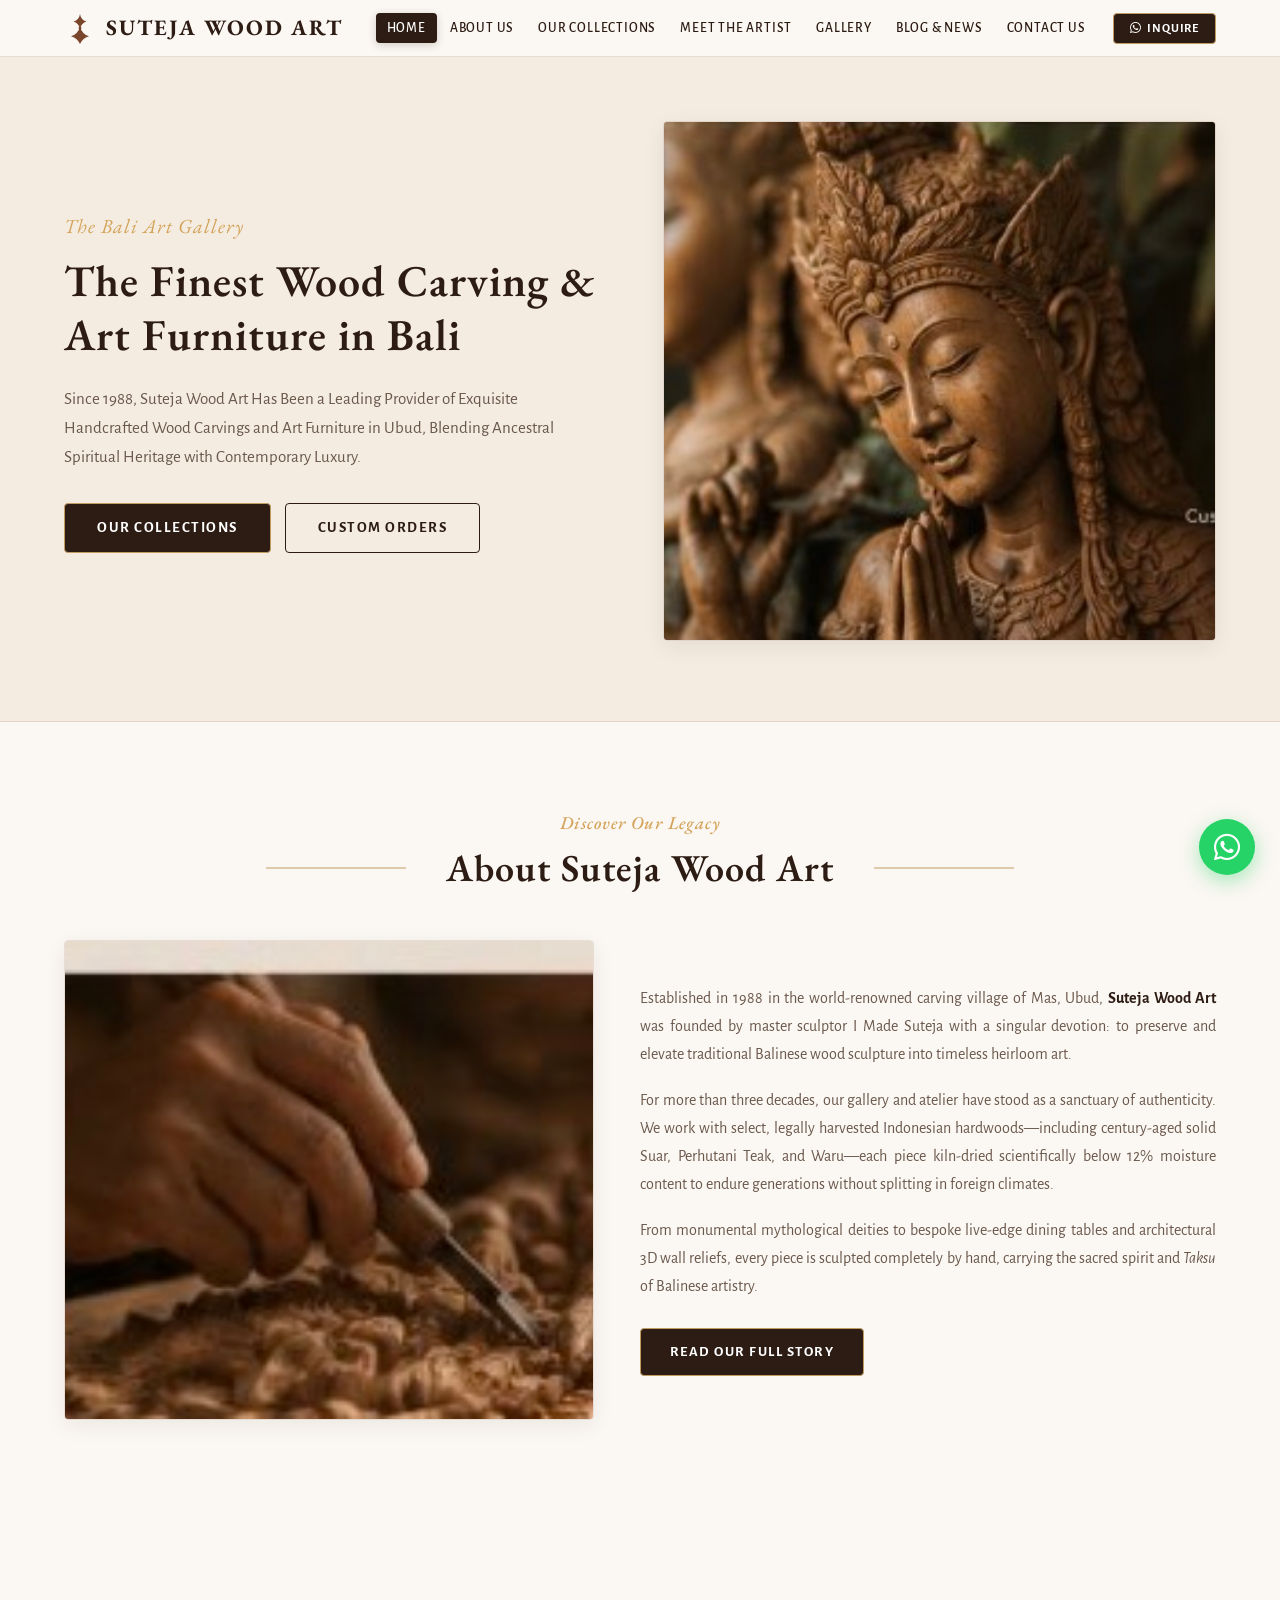
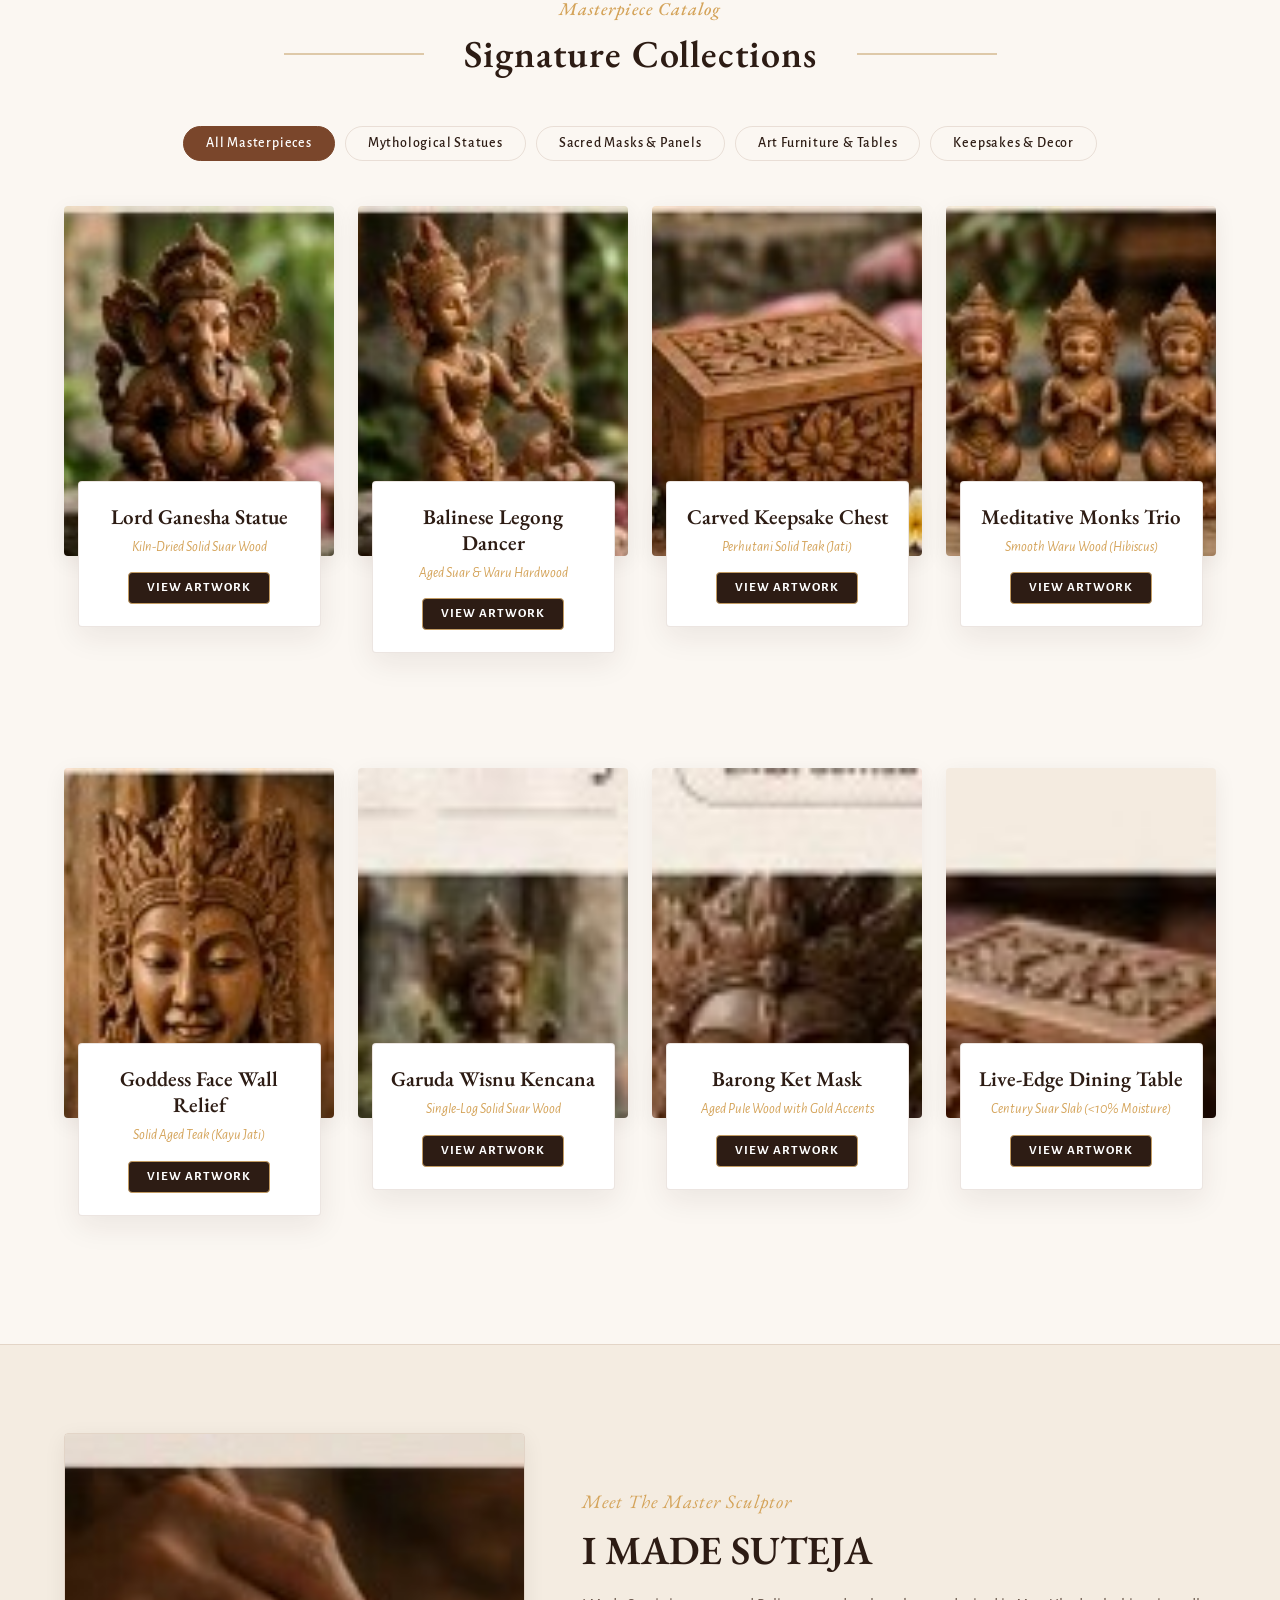
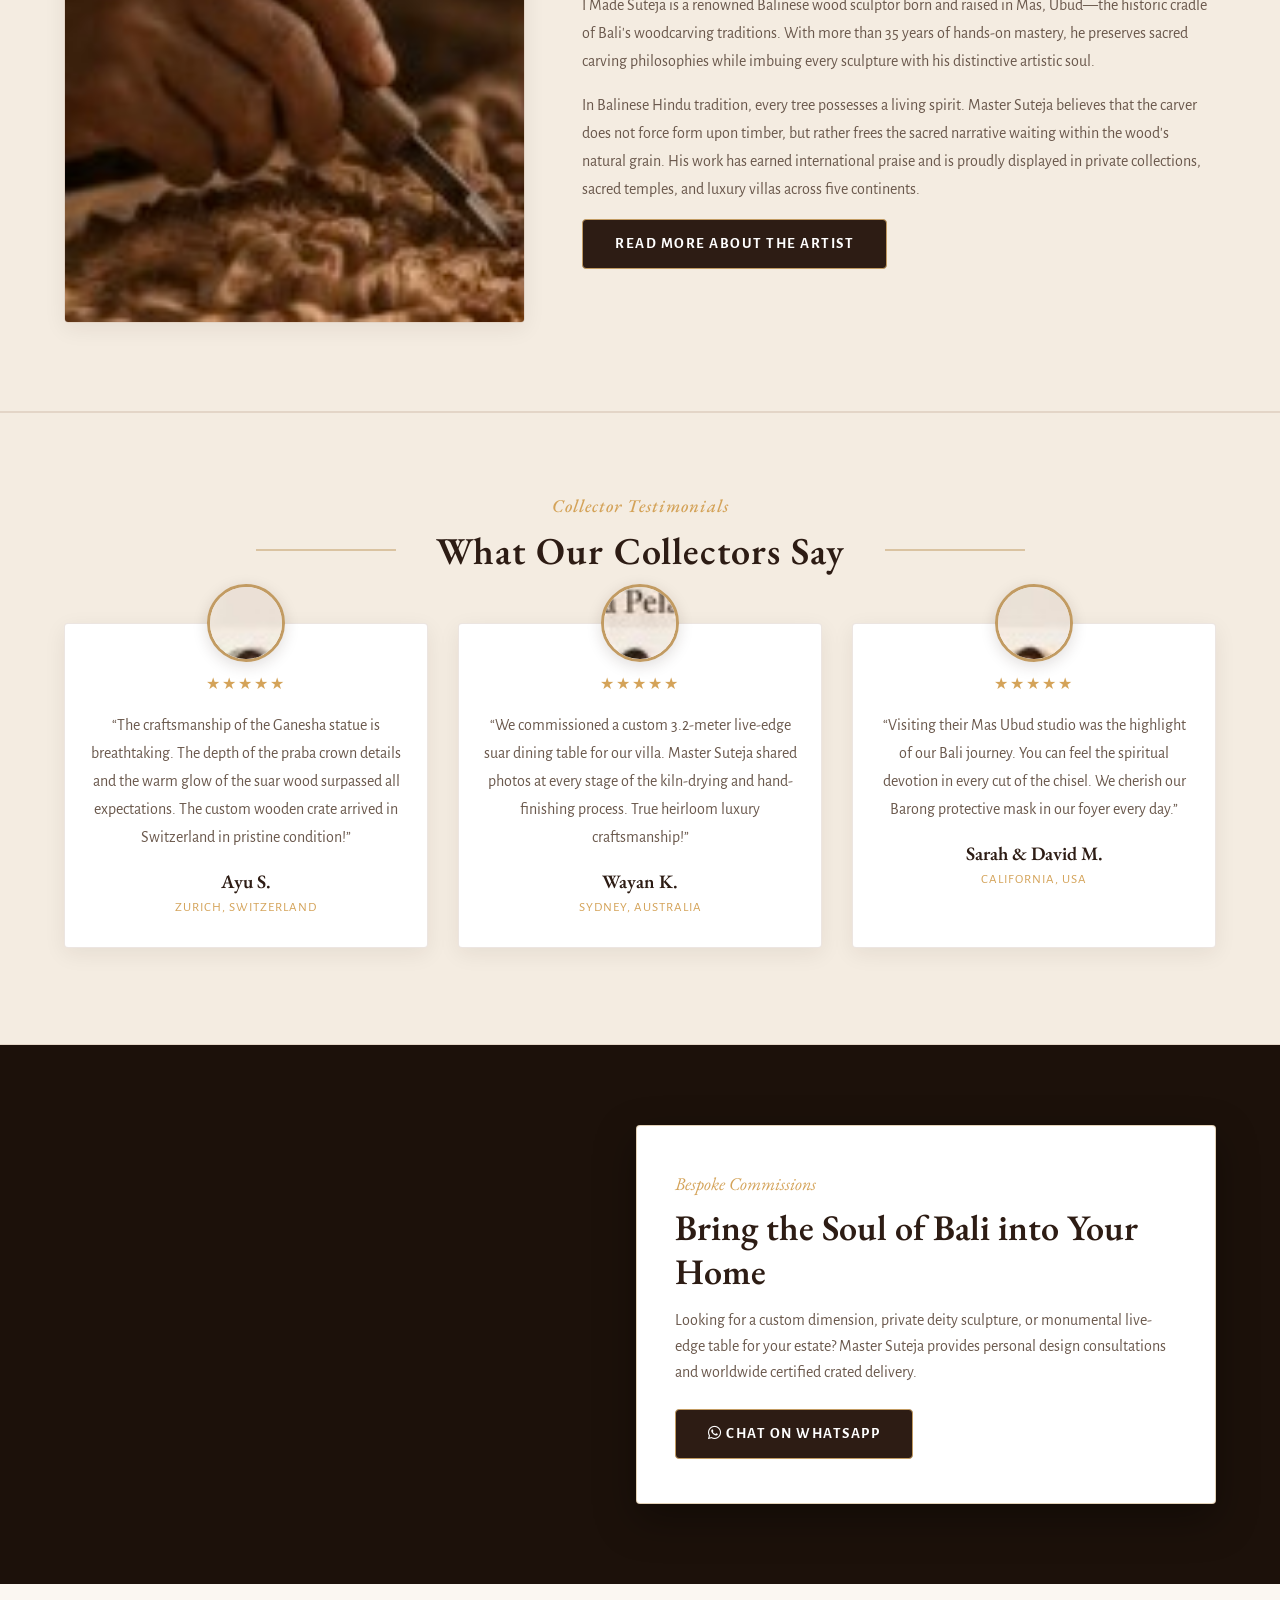
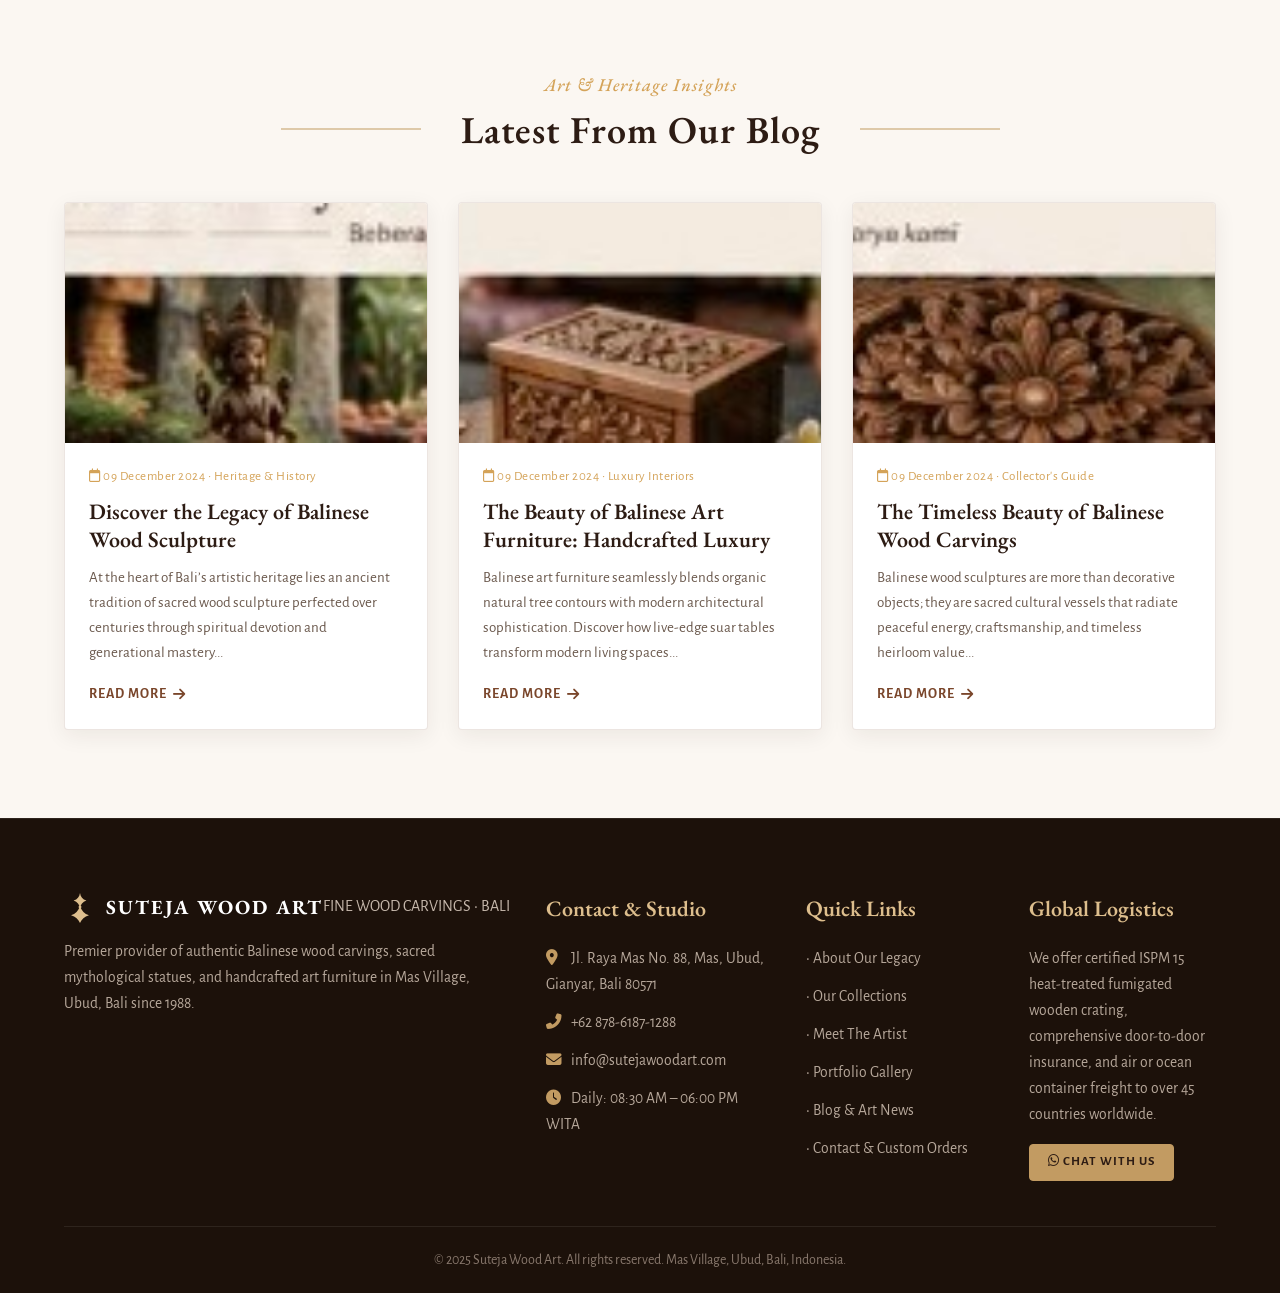
==== commit 6c0ff8a2: "Add files via upload" ====
--- a/index.html
+++ b/index.html
@@ -1,495 +1,500 @@
 <!DOCTYPE html>
 <html lang="en">
 <head>
-  <meta charset="UTF-8">
-  <meta name="viewport" content="width=device-width, initial-scale=1.0">
-  <title>Suteja Wood Art | Crafted by Hand, Inspired by Bali</title>
-  <meta name="description" content="Authentic Balinese wood carving art, crafted with traditional soul and profound meaning. Sacred statues, souvenirs, home decor, and custom commissions.">
+  <meta charset="utf-8">
+  <meta name="viewport" content="width=device-width, initial-scale=1, minimum-scale=1.0, shrink-to-fit=no">
+  <title>Suteja Wood Art | Fine Wood Carvings &amp; Art Furniture in Bali</title>
+  <meta name="description" content="Suteja Wood Art offers the finest wood carving and art furniture in Bali, with handcrafted sculptures and furniture made using traditional Balinese techniques.">
+  <meta name="keywords" content="Suteja Wood Art, Taksu Bali, Bali wood carvings, wood sculptures, art furniture Bali, traditional wood carving Bali, handmade sculptures, Balinese art, Ubud art gallery">
+
+  <!-- Fonts: EB Garamond & Alegreya Sans -->
+  <link rel="preconnect" href="https://fonts.googleapis.com">
+  <link rel="preconnect" href="https://fonts.gstatic.com" crossorigin>
+  <link href="https://fonts.googleapis.com/css2?family=Alegreya+Sans:ital,wght@0,300;0,400;0,500;0,700;1,400&family=EB+Garamond:ital,wght@0,400;0,500;0,600;0,700;1,400;1,500&display=swap" rel="stylesheet">
+
+  <!-- Icons: Font Awesome 6 -->
+  <link rel="stylesheet" href="https://cdnjs.cloudflare.com/ajax/libs/font-awesome/6.5.1/css/all.min.css">
+
+  <!-- Master Stylesheet (Warm Balinese Wood Nuance) -->
   <link rel="stylesheet" href="css/style.css">
   <link rel="icon" href="images/logo_emblem.jpg">
 </head>
 <body>
 
   <!-- ==========================================================================
-       1. HEADER / NAVBAR
-       ========================================================================== -->
-  <header class="site-header">
-    <div class="container header-inner">
-      <a href="index.html" class="brand-header-logo" aria-label="Suteja Wood Art">
-        <img src="images/header_logo.jpg" alt="Suteja Wood Art Logo">
-      </a>
-
-      <nav class="nav-links" id="navLinks">
-        <a href="#home" class="nav-item active">Home</a>
-        <a href="#collections" class="nav-item">Collections</a>
-        <a href="#custom-order" class="nav-item">Custom Order</a>
-        <a href="#gallery" class="nav-item">Gallery</a>
-        <a href="#about-us" class="nav-item">About Us</a>
-        <a href="#contact" class="nav-item">Contact</a>
-      </nav>
-
-      <div class="header-right">
-        <a href="https://wa.me/6287861871288" target="_blank" class="header-phone">
-          <svg width="16" height="16" viewBox="0 0 24 24" fill="none" stroke="currentColor" stroke-width="2" stroke-linecap="round" stroke-linejoin="round">
-            <path d="M22 16.92v3a2 2 0 0 1-2.18 2 19.79 19.79 0 0 1-8.63-3.07 19.5 19.5 0 0 1-6-6 19.79 19.79 0 0 1-3.07-8.67A2 2 0 0 1 4.11 2h3a2 2 0 0 1 2 1.72 12.84 12.84 0 0 0 .7 2.81 2 2 0 0 1-.45 2.11L8.09 9.91a16 16 0 0 0 6 6l1.27-1.27a2 2 0 0 1 2.11-.45 12.84 12.84 0 0 0 2.81.7A2 2 0 0 1 22 16.92z"></path>
+       HEADER & NAVIGATION (Taksu Bali Navbar with Warm Wood Nuance)
+       ========================================================================== -->
+  <header id="header">
+    <div class="header-body">
+      <div class="container-global head-inner">
+        <!-- Logo -->
+        <a href="index.html" class="brand-logo-wrap" aria-label="Suteja Wood Art">
+          <svg class="brand-emblem-svg" viewBox="0 0 100 100" fill="currentColor">
+            <path d="M50 6 C48 18, 42 26, 30 30 C42 34, 48 42, 50 54 C52 42, 58 34, 70 30 C58 26, 52 18, 50 6 Z M50 48 C45 62, 36 72, 22 76 C36 80, 45 90, 50 100 C55 90, 64 80, 78 76 C64 72, 55 62, 50 48 Z" />
+            <circle cx="50" cy="50" r="4.5" />
           </svg>
-          <span>+62 878-6187-1288</span>
+          <span class="brand-main-title">SUTEJA WOOD ART</span>
         </a>
 
-        <button class="header-search-btn" aria-label="Search Collections">
-          <svg width="17" height="17" viewBox="0 0 24 24" fill="none" stroke="currentColor" stroke-width="2" stroke-linecap="round" stroke-linejoin="round">
-            <circle cx="11" cy="11" r="8"></circle>
-            <line x1="21" y1="21" x2="16.65" y2="16.65"></line>
-          </svg>
-        </button>
-
-        <button class="mobile-toggle" id="mobileToggle" aria-label="Toggle Menu">&#9776;</button>
+        <!-- Desktop Navigation -->
+        <nav class="header-nav">
+          <ul class="nav-menu-list">
+            <li><a href="index.html" class="active">Home</a></li>
+            <li><a href="about.html">About Us</a></li>
+            <li><a href="collections.html">Our Collections</a></li>
+            <li><a href="artist.html">Meet The Artist</a></li>
+            <li><a href="gallery.html">Gallery</a></li>
+            <li><a href="blog.html">Blog &amp; News</a></li>
+            <li><a href="contact.html">Contact Us</a></li>
+          </ul>
+
+          <a class="btn-book-atas" href="https://wa.me/6287861871288" target="_blank" aria-label="Chat on WhatsApp">
+            <i class="fab fa-whatsapp"></i> Inquire
+          </a>
+
+          <!-- Mobile Hamburger Button -->
+          <button class="b-p-bg-color" id="menuButton" aria-label="Open Mobile Menu">
+            <div class="bar1"></div>
+            <div class="bar2"></div>
+            <div class="bar3"></div>
+          </button>
+        </nav>
       </div>
     </div>
   </header>
 
-  <!-- ==========================================================================
-       2. HERO SECTION
-       ========================================================================== -->
-  <section class="hero-wrapper" id="home">
-    <img src="images/hero_bg.jpg" alt="Balinese Wood Carving Sculpture" class="hero-bg-image">
-    <div class="hero-gradient-overlay"></div>
-
-    <div class="container hero-container">
-      <div class="hero-left-content">
-        <img src="images/logo_emblem.jpg" alt="Balinese Sacred Carving Emblem" class="hero-emblem">
-        <h1 class="hero-title">SUTEJA</h1>
-        <span class="hero-wood-art">— WOOD ART —</span>
-        <span class="hero-tagline">— Crafted by Hand, Inspired by Bali —</span>
-        <p class="hero-desc">
-          Authentic Balinese wood carving art, crafted with traditional soul and profound meaning.
+  <!-- Mobile Drawer Menu Overlay -->
+  <div class="menu-box" id="menuWrapper">
+    <button id="close" aria-label="Close Mobile Menu">&times;</button>
+    <div class="container-global menu-tour">
+      <div style="margin-bottom: 25px;">
+        <span class="brand-main-title">SUTEJA WOOD ART</span>
+      </div>
+      <ul>
+        <li><a href="index.html" class="mobile-nav-link active">Home</a></li>
+        <li><a href="about.html" class="mobile-nav-link">About Us</a></li>
+        <li><a href="collections.html" class="mobile-nav-link">Our Collections</a></li>
+        <li><a href="artist.html" class="mobile-nav-link">Meet The Artist</a></li>
+        <li><a href="gallery.html" class="mobile-nav-link">Gallery</a></li>
+        <li><a href="blog.html" class="mobile-nav-link">Blog &amp; News</a></li>
+        <li><a href="contact.html" class="mobile-nav-link">Contact Us</a></li>
+        <li><a href="https://wa.me/6287861871288" target="_blank" style="color: #25d366;"><i class="fab fa-whatsapp"></i> Chat on WhatsApp</a></li>
+      </ul>
+    </div>
+  </div>
+
+  <!-- ==========================================================================
+       HERO SLIDER SECTION (.slider-pmt)
+       ========================================================================== -->
+  <section class="slider-pmt" id="home">
+    <div class="container-global">
+      <div class="row">
+        <div class="col-left">
+          <div class="wrp-sliderr">
+            <span class="sp-atas">The Bali Art Gallery</span>
+            <h1>The Finest Wood Carving &amp; Art Furniture in Bali</h1>
+            <p>
+              Since 1988, Suteja Wood Art Has Been a Leading Provider of Exquisite Handcrafted Wood Carvings and Art Furniture in Ubud, Blending Ancestral Spiritual Heritage with Contemporary Luxury.
+            </p>
+            <div style="display: flex; gap: 14px; flex-wrap: wrap;">
+              <a href="collections.html" class="btn-slid1">Our Collections</a>
+              <a href="contact.html" class="btn-slid1" style="background: transparent; color: var(--wood-dark) !important; border-color: var(--wood-dark);">Custom Orders</a>
+            </div>
+          </div>
+        </div>
+
+        <div class="col-right">
+          <img src="images/hero_statue.jpg" alt="Masterpiece Wood Sculpture" class="img-sliderr">
+        </div>
+      </div>
+    </div>
+  </section>
+
+  <!-- ==========================================================================
+       ABOUT US PREVIEW SECTION (.about-us)
+       ========================================================================== -->
+  <section class="about-us pad6rem" id="about">
+    <div class="container-global">
+      <div class="title-why2">
+        <span class="sp-atas">Discover Our Legacy</span>
+        <h2>About Suteja Wood Art</h2>
+      </div>
+
+      <div class="row" style="display: flex; flex-wrap: wrap; align-items: center;">
+        <div style="flex: 0 0 50%; max-width: 50%; padding-right: 4%;">
+          <img src="images/artisan_hands.jpg" alt="Master Sculptor Hand-Chiseling Timber">
+        </div>
+
+        <div style="flex: 0 0 50%; max-width: 50%;">
+          <p>
+            Established in 1988 in the world-renowned carving village of Mas, Ubud, <strong>Suteja Wood Art</strong> was founded by master sculptor I Made Suteja with a singular devotion: to preserve and elevate traditional Balinese wood sculpture into timeless heirloom art.
+          </p>
+          <p>
+            For more than three decades, our gallery and atelier have stood as a sanctuary of authenticity. We work with select, legally harvested Indonesian hardwoods—including century-aged solid Suar, Perhutani Teak, and Waru—each piece kiln-dried scientifically below 12% moisture content to endure generations without splitting in foreign climates.
+          </p>
+          <p>
+            From monumental mythological deities to bespoke live-edge dining tables and architectural 3D wall reliefs, every piece is sculpted completely by hand, carrying the sacred spirit and <em>Taksu</em> of Balinese artistry.
+          </p>
+          <a href="about.html" class="btn-abt">Read Our Full Story</a>
+        </div>
+      </div>
+    </div>
+  </section>
+
+  <!-- ==========================================================================
+       SIGNATURE PRODUCTS SECTION (.product) - Overlapping Card Layout
+       ========================================================================== -->
+  <section class="product pad6rem" id="collections">
+    <div class="container-global">
+      <div class="title-why2">
+        <span class="sp-atas">Masterpiece Catalog</span>
+        <h2>Signature Collections</h2>
+      </div>
+
+      <!-- Filter Bar -->
+      <div class="filter-bar-taksu">
+        <button class="filter-btn-taksu active" data-filter="all">All Masterpieces</button>
+        <button class="filter-btn-taksu" data-filter="statue">Mythological Statues</button>
+        <button class="filter-btn-taksu" data-filter="mask">Sacred Masks &amp; Panels</button>
+        <button class="filter-btn-taksu" data-filter="furniture">Art Furniture &amp; Tables</button>
+        <button class="filter-btn-taksu" data-filter="souvenir">Keepsakes &amp; Decor</button>
+      </div>
+
+      <!-- Product Overlapping Grid (8 Signature Items) -->
+      <div class="product-grid-row">
+        <!-- 1. Ganesha -->
+        <div class="card" data-cat="statue">
+          <img src="images/prod_ganesha.jpg" alt="Lord Ganesha Supreme Wisdom Statue">
+          <div class="card-body">
+            <h3 class="card-title">Lord Ganesha Statue</h3>
+            <p class="card-text">Kiln-Dried Solid Suar Wood</p>
+            <button class="btn-detail-taksu" data-art="ganesha">View Artwork</button>
+          </div>
+        </div>
+
+        <!-- 2. Dancer -->
+        <div class="card" data-cat="statue">
+          <img src="images/prod_penari.jpg" alt="Balinese Legong Royal Dancer">
+          <div class="card-body">
+            <h3 class="card-title">Balinese Legong Dancer</h3>
+            <p class="card-text">Aged Suar &amp; Waru Hardwood</p>
+            <button class="btn-detail-taksu" data-art="penari">View Artwork</button>
+          </div>
+        </div>
+
+        <!-- 3. Kotak -->
+        <div class="card" data-cat="souvenir">
+          <img src="images/prod_kotak.jpg" alt="Hand-Carved Keepsake Jewelry Chest">
+          <div class="card-body">
+            <h3 class="card-title">Carved Keepsake Chest</h3>
+            <p class="card-text">Perhutani Solid Teak (Jati)</p>
+            <button class="btn-detail-taksu" data-art="kotak">View Artwork</button>
+          </div>
+        </div>
+
+        <!-- 4. Miniature Figurines -->
+        <div class="card" data-cat="souvenir">
+          <img src="images/prod_souvenir.jpg" alt="Miniature Meditative Monks Trio">
+          <div class="card-body">
+            <h3 class="card-title">Meditative Monks Trio</h3>
+            <p class="card-text">Smooth Waru Wood (Hibiscus)</p>
+            <button class="btn-detail-taksu" data-art="souvenir">View Artwork</button>
+          </div>
+        </div>
+
+        <!-- 5. Goddess Wall Plaque -->
+        <div class="card" data-cat="mask">
+          <img src="images/prod_hiasan.jpg" alt="Sacred Balinese Goddess Wall Relief">
+          <div class="card-body">
+            <h3 class="card-title">Goddess Face Wall Relief</h3>
+            <p class="card-text">Solid Aged Teak (Kayu Jati)</p>
+            <button class="btn-detail-taksu" data-art="hiasan">View Artwork</button>
+          </div>
+        </div>
+
+        <!-- 6. Garuda Wisnu -->
+        <div class="card" data-cat="statue">
+          <img src="images/gallery_1.jpg" alt="Garuda Wisnu Kencana Monumental Sculpture">
+          <div class="card-body">
+            <h3 class="card-title">Garuda Wisnu Kencana</h3>
+            <p class="card-text">Single-Log Solid Suar Wood</p>
+            <button class="btn-detail-taksu" data-art="garuda">View Artwork</button>
+          </div>
+        </div>
+
+        <!-- 7. Barong Mask -->
+        <div class="card" data-cat="mask">
+          <img src="images/gallery_5.jpg" alt="Sacred Barong Ket Protective Temple Mask">
+          <div class="card-body">
+            <h3 class="card-title">Barong Ket Mask</h3>
+            <p class="card-text">Aged Pule Wood with Gold Accents</p>
+            <button class="btn-detail-taksu" data-art="barong">View Artwork</button>
+          </div>
+        </div>
+
+        <!-- 8. Suar Dining Table -->
+        <div class="card" data-cat="furniture">
+          <img src="images/gallery_4.jpg" alt="Live-Edge Natural Suar Dining Table">
+          <div class="card-body">
+            <h3 class="card-title">Live-Edge Dining Table</h3>
+            <p class="card-text">Century Suar Slab (<10% Moisture)</p>
+            <button class="btn-detail-taksu" data-art="suar-table">View Artwork</button>
+          </div>
+        </div>
+      </div>
+    </div>
+  </section>
+
+  <!-- ==========================================================================
+       MEET THE ARTIST SECTION (.artist-section)
+       ========================================================================== -->
+  <section class="pad6rem" style="background-color: var(--bg-cream); border-top: 1px solid var(--border-card); border-bottom: 1px solid var(--border-card);" id="artist">
+    <div class="container-global">
+      <div class="artist-split-row">
+        <div class="artist-col-img">
+          <div class="artist-img-box">
+            <img src="images/artisan_hands.jpg" alt="Master Sculptor I Made Suteja">
+          </div>
+        </div>
+
+        <div class="artist-col-text">
+          <span class="sp-atas">Meet The Master Sculptor</span>
+          <h2>I MADE SUTEJA</h2>
+          <p>
+            I Made Suteja is a renowned Balinese wood sculptor born and raised in Mas, Ubud—the historic cradle of Bali's woodcarving traditions. With more than 35 years of hands-on mastery, he preserves sacred carving philosophies while imbuing every sculpture with his distinctive artistic soul.
+          </p>
+          <p>
+            In Balinese Hindu tradition, every tree possesses a living spirit. Master Suteja believes that the carver does not force form upon timber, but rather frees the sacred narrative waiting within the wood's natural grain. His work has earned international praise and is proudly displayed in private collections, sacred temples, and luxury villas across five continents.
+          </p>
+          <a href="artist.html" class="btn-slid1">Read More About The Artist</a>
+        </div>
+      </div>
+    </div>
+  </section>
+
+  <!-- ==========================================================================
+       TESTIMONIALS SECTION (.review) - Hanging Avatar Card Layout
+       ========================================================================== -->
+  <section class="review pad6rem">
+    <div class="container-global">
+      <div class="title-why2">
+        <span class="sp-atas">Collector Testimonials</span>
+        <h2>What Our Collectors Say</h2>
+      </div>
+
+      <div class="review-grid-row">
+        <!-- 1. Ayu -->
+        <div class="card">
+          <img src="images/avatar_ayu.jpg" alt="Ayu" class="avatar-hanging">
+          <div class="star-row">★★★★★</div>
+          <p>
+            “The craftsmanship of the Ganesha statue is breathtaking. The depth of the praba crown details and the warm glow of the suar wood surpassed all expectations. The custom wooden crate arrived in Switzerland in pristine condition!”
+          </p>
+          <div class="author-name">Ayu S.</div>
+          <div class="author-loc">Zurich, Switzerland</div>
+        </div>
+
+        <!-- 2. Wayan -->
+        <div class="card">
+          <img src="images/avatar_wayan.jpg" alt="Wayan" class="avatar-hanging">
+          <div class="star-row">★★★★★</div>
+          <p>
+            “We commissioned a custom 3.2-meter live-edge suar dining table for our villa. Master Suteja shared photos at every stage of the kiln-drying and hand-finishing process. True heirloom luxury craftsmanship!”
+          </p>
+          <div class="author-name">Wayan K.</div>
+          <div class="author-loc">Sydney, Australia</div>
+        </div>
+
+        <!-- 3. Sari -->
+        <div class="card">
+          <img src="images/avatar_sari.jpg" alt="Sari" class="avatar-hanging">
+          <div class="star-row">★★★★★</div>
+          <p>
+            “Visiting their Mas Ubud studio was the highlight of our Bali journey. You can feel the spiritual devotion in every cut of the chisel. We cherish our Barong protective mask in our foyer every day.”
+          </p>
+          <div class="author-name">Sarah &amp; David M.</div>
+          <div class="author-loc">California, USA</div>
+        </div>
+      </div>
+    </div>
+  </section>
+
+  <!-- ==========================================================================
+       CTA BANNER SECTION (.contact-banner-sec) - Taksu Bali Signature Banner
+       ========================================================================== -->
+  <section class="contact-banner-sec">
+    <div class="container-global">
+      <div class="contact-banner-row">
+        <div class="contact-banner-card">
+          <span class="sp-atas">Bespoke Commissions</span>
+          <h2>Bring the Soul of Bali into Your Home</h2>
+          <p>
+            Looking for a custom dimension, private deity sculpture, or monumental live-edge table for your estate? Master Suteja provides personal design consultations and worldwide certified crated delivery.
+          </p>
+          <a href="https://wa.me/6287861871288" target="_blank" class="btn-slid1">
+            <i class="fab fa-whatsapp"></i> Chat on WhatsApp
+          </a>
+        </div>
+      </div>
+    </div>
+  </section>
+
+  <!-- ==========================================================================
+       BLOG & NEWS PREVIEW SECTION
+       ========================================================================== -->
+  <section class="pad6rem" style="background-color: var(--bg-page);">
+    <div class="container-global">
+      <div class="title-why2">
+        <span class="sp-atas">Art &amp; Heritage Insights</span>
+        <h2>Latest From Our Blog</h2>
+      </div>
+
+      <div class="blog-grid-row">
+        <!-- Article 1 -->
+        <div class="blog-card">
+          <div class="blog-card-img">
+            <img src="images/gallery_1.jpg" alt="Discover the Legacy of Balinese Wood Sculpture">
+          </div>
+          <div class="blog-card-body">
+            <div class="blog-meta"><i class="far fa-calendar"></i> 09 December 2024 &bull; Heritage &amp; History</div>
+            <h3 class="blog-card-title">Discover the Legacy of Balinese Wood Sculpture</h3>
+            <p class="blog-card-desc">
+              At the heart of Bali’s artistic heritage lies an ancient tradition of sacred wood sculpture perfected over centuries through spiritual devotion and generational mastery...
+            </p>
+            <a href="blog.html" class="blog-read-more">Read More <i class="fas fa-arrow-right"></i></a>
+          </div>
+        </div>
+
+        <!-- Article 2 -->
+        <div class="blog-card">
+          <div class="blog-card-img">
+            <img src="images/gallery_4.jpg" alt="The Beauty of Balinese Art Furniture">
+          </div>
+          <div class="blog-card-body">
+            <div class="blog-meta"><i class="far fa-calendar"></i> 09 December 2024 &bull; Luxury Interiors</div>
+            <h3 class="blog-card-title">The Beauty of Balinese Art Furniture: Handcrafted Luxury</h3>
+            <p class="blog-card-desc">
+              Balinese art furniture seamlessly blends organic natural tree contours with modern architectural sophistication. Discover how live-edge suar tables transform modern living spaces...
+            </p>
+            <a href="blog.html" class="blog-read-more">Read More <i class="fas fa-arrow-right"></i></a>
+          </div>
+        </div>
+
+        <!-- Article 3 -->
+        <div class="blog-card">
+          <div class="blog-card-img">
+            <img src="images/gallery_2.jpg" alt="The Timeless Beauty of Balinese Wood Carvings">
+          </div>
+          <div class="blog-card-body">
+            <div class="blog-meta"><i class="far fa-calendar"></i> 09 December 2024 &bull; Collector's Guide</div>
+            <h3 class="blog-card-title">The Timeless Beauty of Balinese Wood Carvings</h3>
+            <p class="blog-card-desc">
+              Balinese wood sculptures are more than decorative objects; they are sacred cultural vessels that radiate peaceful energy, craftsmanship, and timeless heirloom value...
+            </p>
+            <a href="blog.html" class="blog-read-more">Read More <i class="fas fa-arrow-right"></i></a>
+          </div>
+        </div>
+      </div>
+    </div>
+  </section>
+
+  <!-- ==========================================================================
+       FOOTER (#footer)
+       ========================================================================== -->
+  <footer id="footer" class="foot-style">
+    <div class="container-global">
+      <div class="footer-grid-row">
+        <!-- Col 1 -->
+        <div>
+          <div class="brand-logo-wrap" style="margin-bottom: 16px;">
+            <svg class="brand-emblem-svg" viewBox="0 0 100 100" fill="currentColor" style="color: var(--gold-light);">
+              <path d="M50 6 C48 18, 42 26, 30 30 C42 34, 48 42, 50 54 C52 42, 58 34, 70 30 C58 26, 52 18, 50 6 Z M50 48 C45 62, 36 72, 22 76 C36 80, 45 90, 50 100 C55 90, 64 80, 78 76 C64 72, 55 62, 50 48 Z" />
+              <circle cx="50" cy="50" r="4.5" />
+            </svg>
+            <div class="brand-logo-text">
+              <span class="brand-main-title" style="color: #ffffff; font-size: 20px;">SUTEJA WOOD ART</span>
+              <span class="brand-sub-title">FINE WOOD CARVINGS &bull; BALI</span>
+            </div>
+          </div>
+          <p class="text-foot">
+            Premier provider of authentic Balinese wood carvings, sacred mythological statues, and handcrafted art furniture in Mas Village, Ubud, Bali since 1988.
+          </p>
+        </div>
+
+        <!-- Col 2 -->
+        <div>
+          <h3 class="title-foot-default">Contact &amp; Studio</h3>
+          <p class="text-foot"><i class="fas fa-map-marker-alt"></i> Jl. Raya Mas No. 88, Mas, Ubud, Gianyar, Bali 80571</p>
+          <p class="text-foot"><i class="fas fa-phone-alt"></i> +62 878-6187-1288</p>
+          <p class="text-foot"><i class="fas fa-envelope"></i> info@sutejawoodart.com</p>
+          <p class="text-foot"><i class="fas fa-clock"></i> Daily: 08:30 AM – 06:00 PM WITA</p>
+        </div>
+
+        <!-- Col 3 -->
+        <div>
+          <h3 class="title-foot-default">Quick Links</h3>
+          <p class="text-foot"><a href="about.html">&bull; About Our Legacy</a></p>
+          <p class="text-foot"><a href="collections.html">&bull; Our Collections</a></p>
+          <p class="text-foot"><a href="artist.html">&bull; Meet The Artist</a></p>
+          <p class="text-foot"><a href="gallery.html">&bull; Portfolio Gallery</a></p>
+          <p class="text-foot"><a href="blog.html">&bull; Blog &amp; Art News</a></p>
+          <p class="text-foot"><a href="contact.html">&bull; Contact &amp; Custom Orders</a></p>
+        </div>
+
+        <!-- Col 4 -->
+        <div>
+          <h3 class="title-foot-default">Global Logistics</h3>
+          <p class="text-foot">
+            We offer certified ISPM 15 heat-treated fumigated wooden crating, comprehensive door-to-door insurance, and air or ocean container freight to over 45 countries worldwide.
+          </p>
+          <div style="margin-top: 16px;">
+            <a href="https://wa.me/6287861871288" target="_blank" class="btn-detail-taksu" style="background: var(--gold); color: var(--wood-dark) !important;">
+              <i class="fab fa-whatsapp"></i> Chat with Us
+            </a>
+          </div>
+        </div>
+      </div>
+
+      <div class="foot-style-2">
+        <p class="text-footer">
+          &copy; 2025 Suteja Wood Art. All rights reserved. Mas Village, Ubud, Bali, Indonesia.
         </p>
-        <a href="#collections" class="hero-btn">
-          Explore Collections &rarr;
-        </a>
-      </div>
-
-      <div class="hero-right-tags">
-        <span>Statues</span>
-        <span>Souvenirs</span>
-        <span>Home Decor</span>
-        <span>Custom Orders</span>
-        <div class="hero-star-ornament">
-          <svg width="18" height="18" viewBox="0 0 24 24" fill="currentColor">
-            <path d="M12 2L14.5 9.5L22 12L14.5 14.5L12 22L9.5 14.5L2 12L9.5 9.5L12 2Z"></path>
-          </svg>
-        </div>
-      </div>
-    </div>
-  </section>
-
-  <!-- ==========================================================================
-       3. CATEGORY ICONS STRIP
-       ========================================================================== -->
-  <section class="category-strip">
-    <!-- Balinese Corner Mandalas -->
-    <svg class="category-corner-left" viewBox="0 0 100 100" fill="none" stroke="currentColor">
-      <path d="M10,10 Q50,10 50,50 Q10,50 10,10 Z M20,20 Q40,20 40,40 Q20,40 20,20 Z" stroke-width="2"></path>
-    </svg>
-    <svg class="category-corner-right" viewBox="0 0 100 100" fill="none" stroke="currentColor">
-      <path d="M10,10 Q50,10 50,50 Q10,50 10,10 Z M20,20 Q40,20 40,40 Q20,40 20,20 Z" stroke-width="2"></path>
-    </svg>
-
-    <div class="container">
-      <div class="category-items-grid">
-        <!-- 1. Wood Statues -->
-        <div class="cat-item">
-          <div class="cat-icon-circle">
-            <svg width="26" height="26" viewBox="0 0 24 24" fill="none" stroke="currentColor" stroke-width="1.5" stroke-linecap="round" stroke-linejoin="round">
-              <path d="M12 3a4 4 0 0 0-4 4c0 3 4 8 4 8s4-5 4-8a4 4 0 0 0-4-4z"></path>
-              <path d="M7 16c2 1.5 5 2 5 2s3-.5 5-2"></path>
-              <path d="M5 21h14"></path>
-            </svg>
-          </div>
-          <h3 class="cat-title">Wood Statues</h3>
-          <span class="cat-subtitle">Various sizes &amp; artistic models</span>
-        </div>
-
-        <!-- 2. Souvenirs -->
-        <div class="cat-item">
-          <div class="cat-icon-circle">
-            <svg width="26" height="26" viewBox="0 0 24 24" fill="none" stroke="currentColor" stroke-width="1.5" stroke-linecap="round" stroke-linejoin="round">
-              <polyline points="20 12 20 22 4 22 4 12"></polyline>
-              <rect x="2" y="7" width="20" height="5"></rect>
-              <line x1="12" y1="22" x2="12" y2="7"></line>
-              <path d="M12 7H7.5a2.5 2.5 0 0 1 0-5C11 2 12 7 12 7z"></path>
-              <path d="M12 7h4.5a2.5 2.5 0 0 0 0-5C13 2 12 7 12 7z"></path>
-            </svg>
-          </div>
-          <h3 class="cat-title">Souvenirs</h3>
-          <span class="cat-subtitle">Perfect authentic gifts &amp; keepsakes</span>
-        </div>
-
-        <!-- 3. Home Decor -->
-        <div class="cat-item">
-          <div class="cat-icon-circle">
-            <svg width="26" height="26" viewBox="0 0 24 24" fill="none" stroke="currentColor" stroke-width="1.5" stroke-linecap="round" stroke-linejoin="round">
-              <circle cx="12" cy="12" r="3"></circle>
-              <path d="M12 2a4 4 0 0 1 4 4c0 2-4 6-4 6s-4-4-4-6a4 4 0 0 1 4-4z"></path>
-              <path d="M12 22a4 4 0 0 1-4-4c0-2 4-6 4-6s4 4 4 6a4 4 0 0 1-4 4z"></path>
-              <path d="M2 12a4 4 0 0 1 4-4c2 0 6 4 6 4s-4 4-6 4a4 4 0 0 1-4-4z"></path>
-              <path d="M22 12a4 4 0 0 1-4 4c-2 0-6-4-6-4s4-4 6-4a4 4 0 0 1 4 4z"></path>
-            </svg>
-          </div>
-          <h3 class="cat-title">Home Decor</h3>
-          <span class="cat-subtitle">Elevate your living space</span>
-        </div>
-
-        <!-- 4. Custom Orders -->
-        <div class="cat-item">
-          <div class="cat-icon-circle">
-            <svg width="26" height="26" viewBox="0 0 24 24" fill="none" stroke="currentColor" stroke-width="1.5" stroke-linecap="round" stroke-linejoin="round">
-              <path d="M17 3a2.828 2.828 0 1 1 4 4L7.5 20.5 2 22l1.5-5.5L17 3z"></path>
-            </svg>
-          </div>
-          <h3 class="cat-title">Custom Orders</h3>
-          <span class="cat-subtitle">Tailored designs &amp; custom sizes</span>
-        </div>
-
-        <!-- 5. Artisan Crafts -->
-        <div class="cat-item">
-          <div class="cat-icon-circle">
-            <svg width="26" height="26" viewBox="0 0 24 24" fill="none" stroke="currentColor" stroke-width="1.5" stroke-linecap="round" stroke-linejoin="round">
-              <path d="M12 3c-2 3-5 5-8 5 0 7 8 13 8 13s8-6 8-13c-3 0-6-2-8-5z"></path>
-            </svg>
-          </div>
-          <h3 class="cat-title">Artisan Crafts</h3>
-          <span class="cat-subtitle">Unique pieces rich with heritage</span>
-        </div>
-      </div>
-    </div>
-  </section>
-
-  <!-- ==========================================================================
-       4. FEATURED PRODUCTS (PRODUK PILIHAN)
-       ========================================================================== -->
-  <section class="section-products" id="collections">
-    <div class="container">
-      <div class="section-head-row">
-        <div>
-          <h2 class="section-main-title">Featured Creations</h2>
-          <span class="section-sub-line">— Masterpieces from Suteja Wood Art</span>
-        </div>
-        <a href="#gallery" class="section-more-link">View All Collections &rarr;</a>
-      </div>
-
-      <div class="products-grid-5">
-        <!-- 1. Lord Ganesha Statue -->
-        <div class="product-card">
-          <div class="product-image-box">
-            <img src="images/prod_ganesha.jpg" alt="Lord Ganesha Wood Statue">
-          </div>
-          <h3 class="product-title">Lord Ganesha Statue</h3>
-          <button class="btn-detail-pill" data-product="ganesha">View Details &rarr;</button>
-        </div>
-
-        <!-- 2. Balinese Dancer Sculpture -->
-        <div class="product-card">
-          <div class="product-image-box">
-            <img src="images/prod_penari.jpg" alt="Balinese Dancer Sculpture">
-          </div>
-          <h3 class="product-title">Balinese Dancer</h3>
-          <button class="btn-detail-pill" data-product="penari">View Details &rarr;</button>
-        </div>
-
-        <!-- 3. Carved Keepsake Box -->
-        <div class="product-card">
-          <div class="product-image-box">
-            <img src="images/prod_kotak.jpg" alt="Hand-Carved Keepsake Box">
-          </div>
-          <h3 class="product-title">Carved Keepsake Box</h3>
-          <button class="btn-detail-pill" data-product="kotak">View Details &rarr;</button>
-        </div>
-
-        <!-- 4. Miniature Arhat Figurines -->
-        <div class="product-card">
-          <div class="product-image-box">
-            <img src="images/prod_souvenir.jpg" alt="Miniature Arhat Figurines">
-          </div>
-          <h3 class="product-title">Miniature Figurines</h3>
-          <button class="btn-detail-pill" data-product="souvenir">View Details &rarr;</button>
-        </div>
-
-        <!-- 5. Sacred Wall Relief Plaque -->
-        <div class="product-card">
-          <div class="product-image-box">
-            <img src="images/prod_hiasan.jpg" alt="Sacred Wall Relief Plaque">
-          </div>
-          <h3 class="product-title">Wall Relief Plaque</h3>
-          <button class="btn-detail-pill" data-product="hiasan">View Details &rarr;</button>
-        </div>
-      </div>
-    </div>
-  </section>
-
-  <!-- ==========================================================================
-       5. ABOUT US (TENTANG KAMI)
-       ========================================================================== -->
-  <section class="section-about" id="about-us">
-    <div class="container">
-      <div class="about-split-card">
-        <!-- Left photo of carving hands -->
-        <div class="about-photo-col">
-          <img src="images/artisan_hands.jpg" alt="Master Artisan Hand-Chiseling Wood">
-        </div>
-
-        <!-- Middle description & 4 features -->
-        <div class="about-text-col">
-          <span class="about-eyebrow">ABOUT US</span>
-          <h2 class="about-title">Suteja Wood Art</h2>
-          <p class="about-paragraph">
-            We are master Balinese woodcraft artisans presenting sacred statues, authentic souvenirs, and architectural decor steeped in ancestral tradition. Every masterpiece is sculpted with precision, devotion, and a deep love for the craft.
-          </p>
-
-          <div class="about-features-row">
-            <!-- 1. 100% Handmade -->
-            <div class="about-feat-item">
-              <div class="about-feat-icon">
-                <svg width="22" height="22" viewBox="0 0 24 24" fill="none" stroke="currentColor" stroke-width="1.8" stroke-linecap="round" stroke-linejoin="round">
-                  <path d="M18 11V6a2 2 0 0 0-2-2v0a2 2 0 0 0-2 2v0"></path>
-                  <path d="M14 10V4a2 2 0 0 0-2-2v0a2 2 0 0 0-2 2v2"></path>
-                  <path d="M10 10.5V6a2 2 0 0 0-2-2v0a2 2 0 0 0-2 2v8"></path>
-                  <path d="M18 8a2 2 0 1 1 4 0v6a8 8 0 0 1-8 8h-2c-2.8 0-4.5-.86-5.99-2.34l-3.6-3.6a2 2 0 0 1 2.83-2.82L7 15"></path>
-                </svg>
-              </div>
-              <span>100% Handmade</span>
-            </div>
-
-            <!-- 2. Select Timber -->
-            <div class="about-feat-item">
-              <div class="about-feat-icon">
-                <svg width="22" height="22" viewBox="0 0 24 24" fill="none" stroke="currentColor" stroke-width="1.8" stroke-linecap="round" stroke-linejoin="round">
-                  <ellipse cx="6" cy="12" rx="3" ry="6"></ellipse>
-                  <path d="M6 6h12a3 3 0 0 1 3 3v6a3 3 0 0 1-3 3H6"></path>
-                  <ellipse cx="18" cy="12" rx="3" ry="6"></ellipse>
-                </svg>
-              </div>
-              <span>Select Timber</span>
-            </div>
-
-            <!-- 3. Unique Design -->
-            <div class="about-feat-item">
-              <div class="about-feat-icon">
-                <svg width="22" height="22" viewBox="0 0 24 24" fill="none" stroke="currentColor" stroke-width="1.8" stroke-linecap="round" stroke-linejoin="round">
-                  <path d="M12 2L14.5 9.5L22 12L14.5 14.5L12 22L9.5 14.5L2 12L9.5 9.5L12 2Z"></path>
-                </svg>
-              </div>
-              <span>Unique Design</span>
-            </div>
-
-            <!-- 4. Custom Orders -->
-            <div class="about-feat-item" id="custom-order">
-              <div class="about-feat-icon">
-                <svg width="22" height="22" viewBox="0 0 24 24" fill="none" stroke="currentColor" stroke-width="1.8" stroke-linecap="round" stroke-linejoin="round">
-                  <path d="M17 3a2.828 2.828 0 1 1 4 4L7.5 20.5 2 22l1.5-5.5L17 3z"></path>
-                </svg>
-              </div>
-              <span>Custom Order</span>
-            </div>
-          </div>
-        </div>
-
-        <!-- Right quote box -->
-        <div class="about-quote-col">
-          <svg class="about-corner-mandala" viewBox="0 0 100 100" fill="none" stroke="currentColor">
-            <path d="M10,10 Q50,10 50,50 Q10,50 10,10 Z M20,20 Q40,20 40,40 Q20,40 20,20 Z" stroke-width="2"></path>
-          </svg>
-          <p class="about-quote-text">
-            “Every carving tells a story, every creation holds a soul.”
-          </p>
-          <div class="about-quote-star">
-            <svg width="18" height="18" viewBox="0 0 24 24" fill="currentColor">
-              <path d="M12 2L14.5 9.5L22 12L14.5 14.5L12 22L9.5 14.5L2 12L9.5 9.5L12 2Z"></path>
-            </svg>
-          </div>
-        </div>
-      </div>
-    </div>
-  </section>
-
-  <!-- ==========================================================================
-       6. ART GALLERY (GALERI KARYA)
-       ========================================================================== -->
-  <section class="section-gallery" id="gallery">
-    <div class="container">
-      <div class="section-head-row">
-        <div>
-          <h2 class="section-main-title">Art Gallery</h2>
-          <span class="section-sub-line">— A glimpse of our finest masterworks</span>
-        </div>
-        <a href="https://wa.me/6287861871288?text=Hello%20Suteja%20Wood%20Art,%20I%20would%20like%20to%20view%20your%20full%20art%20catalog" target="_blank" class="btn-detail-pill" style="padding: 7px 18px; font-size: 0.825rem;">
-          View Full Gallery &rarr;
-        </a>
-      </div>
-
-      <div class="gallery-row-5">
-        <div class="gallery-thumb-item" data-gallery="1">
-          <img src="images/gallery_1.jpg" alt="Balinese Dancer Sculpture in Temple Garden">
-          <div class="gallery-hover-overlay">🔍</div>
-        </div>
-        <div class="gallery-thumb-item" data-gallery="2">
-          <img src="images/gallery_2.jpg" alt="Intricate Floral Wall Relief Carving">
-          <div class="gallery-hover-overlay">🔍</div>
-        </div>
-        <div class="gallery-thumb-item" data-gallery="3">
-          <img src="images/gallery_3.jpg" alt="Miniature Meditative Monks Set">
-          <div class="gallery-hover-overlay">🔍</div>
-        </div>
-        <div class="gallery-thumb-item" data-gallery="4">
-          <img src="images/gallery_4.jpg" alt="Carved Jewelry Keepsake Box with Frangipani">
-          <div class="gallery-hover-overlay">🔍</div>
-        </div>
-        <div class="gallery-thumb-item" data-gallery="5">
-          <img src="images/gallery_5.jpg" alt="Expressive Balinese Deity Wall Plaque">
-          <div class="gallery-hover-overlay">🔍</div>
-        </div>
-      </div>
-    </div>
-  </section>
-
-  <!-- ==========================================================================
-       7. TESTIMONIALS (APA KATA PELANGGAN KAMI)
-       ========================================================================== -->
-  <section class="section-testimonials">
-    <img src="images/temple_bg.jpg" alt="Balinese Temple Ulun Danu Silhouette" class="testimonial-temple-bg">
-
-    <div class="container testimonials-inner">
-      <h2 class="testimonials-title">What Our Collectors Say</h2>
-
-      <div class="testimonials-grid-3">
-        <!-- 1. Ayu -->
-        <div class="testimonial-card">
-          <img src="images/avatar_ayu.jpg" alt="Ayu" class="testi-avatar">
-          <div class="testi-body">
-            <div class="testi-stars">★★★★★</div>
-            <p class="testi-quote">
-              “The craftsmanship is breathtaking, the details are immaculate, and the international packaging was exceptionally secure. Will definitely order again!”
-            </p>
-            <div class="testi-author">— Ayu, Denpasar —</div>
-          </div>
-        </div>
-
-        <!-- 2. Wayan -->
-        <div class="testimonial-card">
-          <img src="images/avatar_wayan.jpg" alt="Wayan" class="testi-avatar">
-          <div class="testi-body">
-            <div class="testi-stars">★★★★★</div>
-            <p class="testi-quote">
-              “Warm, responsive service and the custom sculpture exceeded all expectations. Highly recommended!”
-            </p>
-            <div class="testi-author">— Wayan, Gianyar —</div>
-          </div>
-        </div>
-
-        <!-- 3. Sari -->
-        <div class="testimonial-card">
-          <img src="images/avatar_sari.jpg" alt="Sari" class="testi-avatar">
-          <div class="testi-body">
-            <div class="testi-stars">★★★★★</div>
-            <p class="testi-quote">
-              “Absolutely in love with the quality of the timber grain. Unique, elegant, and genuinely Balinese!”
-            </p>
-            <div class="testi-author">— Sari, Badung —</div>
-          </div>
-        </div>
-      </div>
-    </div>
-  </section>
-
-  <!-- ==========================================================================
-       8. FOOTER
-       ========================================================================== -->
-  <footer class="site-footer" id="contact">
-    <div class="container">
-      <div class="footer-main-row">
-        <!-- Col 1: Logo -->
-        <div class="footer-brand">
-          <div class="footer-brand-logo">
-            <img src="images/logo_emblem.jpg" alt="Suteja Emblem" style="width: 32px; height: auto;">
-            <div>
-              <div class="footer-brand-title">SUTEJA</div>
-              <div class="footer-brand-sub">— Crafted by Hand, Inspired by Bali —</div>
-            </div>
-          </div>
-        </div>
-
-        <!-- Col 2: Contact Us -->
-        <div>
-          <div class="footer-col-title">Contact Us</div>
-          <div class="footer-contact-item">
-            <svg width="15" height="15" viewBox="0 0 24 24" fill="none" stroke="currentColor" stroke-width="2" stroke-linecap="round" stroke-linejoin="round">
-              <path d="M22 16.92v3a2 2 0 0 1-2.18 2 19.79 19.79 0 0 1-8.63-3.07 19.5 19.5 0 0 1-6-6 19.79 19.79 0 0 1-3.07-8.67A2 2 0 0 1 4.11 2h3a2 2 0 0 1 2 1.72 12.84 12.84 0 0 0 .7 2.81 2 2 0 0 1-.45 2.11L8.09 9.91a16 16 0 0 0 6 6l1.27-1.27a2 2 0 0 1 2.11-.45 12.84 12.84 0 0 0 2.81.7A2 2 0 0 1 22 16.92z"></path>
-            </svg>
-            <span>+62 878-6187-1288</span>
-          </div>
-          <div class="footer-contact-item">
-            <svg width="15" height="15" viewBox="0 0 24 24" fill="none" stroke="currentColor" stroke-width="2" stroke-linecap="round" stroke-linejoin="round">
-              <rect x="2" y="2" width="20" height="20" rx="5" ry="5"></rect>
-              <path d="M16 11.37A4 4 0 1 1 12.63 8 4 4 0 0 1 16 11.37z"></path>
-              <line x1="17.5" y1="6.5" x2="17.51" y2="6.5"></line>
-            </svg>
-            <span>@suteja.woodart</span>
-          </div>
-        </div>
-
-        <!-- Col 3: Order Now Button -->
-        <div style="text-align: center;">
-          <a href="https://wa.me/6287861871288?text=Hello%20Suteja%20Wood%20Art,%20I%20would%20like%20to%20inquire%20about%20ordering%20a%20woodcarving%20artwork" target="_blank" class="footer-btn-wa">
-            <svg width="18" height="18" viewBox="0 0 24 24" fill="none" stroke="currentColor" stroke-width="2.2" stroke-linecap="round" stroke-linejoin="round">
-              <path d="M21 11.5a8.38 8.38 0 0 1-.9 3.8 8.5 8.5 0 0 1-7.6 4.7 8.38 8.38 0 0 1-3.8-.9L3 21l1.9-5.7a8.38 8.38 0 0 1-.9-3.8 8.5 8.5 0 0 1 4.7-7.6 8.38 8.38 0 0 1 3.8-.9h.5a8.48 8.48 0 0 1 8 8v.5z"></path>
-            </svg>
-            <span>Order Now</span>
-          </a>
-          <div class="footer-wa-note">Direct chat via WhatsApp</div>
-        </div>
-
-        <!-- Col 4: Location -->
-        <div>
-          <div class="footer-col-title">Location</div>
-          <div class="footer-contact-item">
-            <svg width="16" height="16" viewBox="0 0 24 24" fill="none" stroke="currentColor" stroke-width="2" stroke-linecap="round" stroke-linejoin="round">
-              <path d="M21 10c0 7-9 13-9 13s-9-6-9-13a9 9 0 0 1 18 0z"></path>
-              <circle cx="12" cy="10" r="3"></circle>
-            </svg>
-            <span>Bali, Indonesia</span>
-          </div>
-        </div>
-      </div>
-
-      <div class="footer-bottom-copy">
-        &copy; 2025 Suteja Wood Art. All rights reserved.
       </div>
     </div>
   </footer>
 
   <!-- ==========================================================================
-       MODAL LIGHTBOX DETAIL PRODUK (English)
+       FLOATING WHATSAPP BUTTON
+       ========================================================================== -->
+  <div class="fixwa">
+    <a href="https://wa.me/6287861871288?text=Hello%20Suteja%20Wood%20Art,%20I%20am%20inquiring%20through%20your%20website" target="_blank" class="whatsapp-btn" aria-label="Chat on WhatsApp">
+      <i class="fab fa-whatsapp"></i>
+    </a>
+  </div>
+
+  <!-- ==========================================================================
+       LIGHTBOX DETAIL MODAL
        ========================================================================== -->
   <div class="modal-overlay" id="productModal" aria-hidden="true" role="dialog">
     <div class="modal-card">
       <button class="modal-close-btn" id="modalClose" aria-label="Close">&times;</button>
       <div class="modal-img-col">
-        <img id="modalImg" src="" alt="Product Detail">
+        <img id="modalImg" src="" alt="Artwork Detail">
       </div>
       <div class="modal-text-col">
         <div>
-          <span style="font-size: 0.75rem; text-transform: uppercase; letter-spacing: 1.5px; color: var(--wood-brown); font-weight: 700;" id="modalCategory">CATEGORY</span>
-          <h3 style="font-family: var(--font-serif); font-size: 1.6rem; color: var(--wood-dark); margin: 6px 0 10px;" id="modalTitle">Artwork Title</h3>
-          <p style="font-size: 0.85rem; color: var(--wood-muted); line-height: 1.6; margin-bottom: 16px;" id="modalDesc">Detailed description of the artwork.</p>
+          <span class="modal-tag" id="modalTag">COLLECTION</span>
+          <h3 class="modal-title" id="modalTitle">Artwork Title</h3>
+          <p class="modal-desc" id="modalDesc">Detailed description of the artwork.</p>
           
-          <div style="background-color: #faf6f0; padding: 12px; border-radius: 6px; font-size: 0.8rem; margin-bottom: 16px;">
-            <div style="margin-bottom: 4px;"><strong>🪵 Timber Material:</strong> <span id="modalMaterial">Select Suar / Teak / Waru Wood</span></div>
+          <div class="modal-info-box">
+            <div style="margin-bottom: 6px;"><strong>🪵 Timber Material:</strong> <span id="modalTimber">Solid Kiln-Dried Wood</span></div>
             <div><strong>✨ Authenticity:</strong> 100% Balinese Hand-Chiseled Masterpiece</div>
           </div>
         </div>
 
-        <a id="modalWaBtn" href="#" target="_blank" class="hero-btn" style="width: 100%; justify-content: center;">
-          Inquire via WhatsApp &rarr;
+        <a id="modalWaBtn" href="#" target="_blank" class="btn-slid1" style="width: 100%; text-align: center;">
+          <i class="fab fa-whatsapp"></i> Inquire via WhatsApp
         </a>
       </div>
     </div>
--- a/css/style.css
+++ b/css/style.css
@@ -1,39 +1,42 @@
 /* ==========================================================================
-   SUTEJA WOOD ART - Faithful Implementation of Official Mockup
-   ========================================================================== */
-
-@import url('https://fonts.googleapis.com/css2?family=Cormorant+Garamond:ital,wght@0,400;0,500;0,600;0,700;1,400;1,600&family=Plus+Jakarta+Sans:wght@300;400;500;600;700&display=swap');
+   SUTEJA WOOD ART - Taksu Bali Layout with Warm Balinese Wood Color Palette
+   ========================================================================== */
+
+@import url('https://fonts.googleapis.com/css2?family=Alegreya+Sans:ital,wght@0,300;0,400;0,500;0,700;1,400&family=EB+Garamond:ital,wght@0,400;0,500;0,600;0,700;1,400;1,500&display=swap');
 
 :root {
+  /* Nuansa Warna Desain Lama (Warm Balinese Artisan Wood) */
   --bg-page: #fbf7f2;
   --bg-cream: #f4ece1;
   --bg-card: #ffffff;
   --bg-footer: #1c110a;
+  --bg-dark: #24160e;
   
   --wood-dark: #2d1c14;
   --wood-brown: #7a462b;
   --wood-brown-hover: #8f5436;
-  --wood-muted: #746456;
+  --wood-muted: #6a584c;
   --wood-light: #ab9b8e;
   
   --gold: #c29b62;
   --gold-light: #ddbe8d;
+  --gold-warm: #d4a359;
   --gold-subtle: rgba(194, 155, 98, 0.15);
   
-  --border-card: rgba(122, 70, 43, 0.12);
+  --border-card: rgba(122, 70, 43, 0.14);
   --border-light: rgba(45, 28, 20, 0.08);
+  --border-gold: rgba(194, 155, 98, 0.45);
   
-  --font-serif: 'Cormorant Garamond', Georgia, serif;
-  --font-sans: 'Plus Jakarta Sans', -apple-system, BlinkMacSystemFont, sans-serif;
+  --primtext: 'EB Garamond', Georgia, serif;
+  --subtext: 'Alegreya Sans', -apple-system, BlinkMacSystemFont, sans-serif;
   
-  --radius-sm: 6px;
-  --radius-md: 10px;
-  --radius-lg: 16px;
+  --radius-sm: 4px;
+  --radius-md: 8px;
   --radius-full: 9999px;
   
-  --shadow-card: 0 4px 18px rgba(45, 28, 20, 0.05);
-  --shadow-hover: 0 10px 25px rgba(45, 28, 20, 0.1);
-  --transition: all 0.25s ease;
+  --shadow-card: 0 6px 22px rgba(45, 28, 20, 0.07);
+  --shadow-hover: 0 14px 34px rgba(45, 28, 20, 0.14);
+  --transition: all 0.3s ease;
 }
 
 *, *::before, *::after {
@@ -44,11 +47,11 @@
 
 html {
   scroll-behavior: smooth;
-  font-size: 15px;
+  font-size: 16px;
 }
 
 body {
-  font-family: var(--font-sans);
+  font-family: var(--subtext);
   background-color: var(--bg-page);
   color: var(--wood-dark);
   line-height: 1.6;
@@ -68,781 +71,1276 @@
   transition: var(--transition);
 }
 
-.container {
+.container-global {
   width: 100%;
-  max-width: 1140px;
+  max-width: 1200px;
   margin: 0 auto;
-  padding: 0 20px;
-}
-
-/* ==========================================================================
-   HEADER / NAVBAR
-   ========================================================================== */
-.site-header {
-  background-color: var(--bg-page);
-  border-bottom: 1px solid var(--border-light);
+  padding: 0 24px;
+}
+
+.pad6rem {
+  padding: 5.5rem 0;
+}
+
+@media (max-width: 768px) {
+  .pad6rem {
+    padding: 3.5rem 0 !important;
+  }
+}
+
+/* ==========================================================================
+   HEADER & NAVIGATION (Taksu Bali Navbar with Warm Wood Nuance)
+   ========================================================================== */
+#header {
   position: sticky;
   top: 0;
   z-index: 1000;
-}
-
-.header-inner {
+  background-color: rgba(251, 247, 242, 0.98);
+  backdrop-filter: blur(8px);
+  border-bottom: 1px solid var(--border-card);
+  transition: all 0.3s ease;
+  width: 100%;
+}
+
+#header.scrolled {
+  box-shadow: 0 4px 20px rgba(45, 28, 20, 0.1);
+  border-bottom: 3px solid var(--gold);
+}
+
+.header-body {
+  padding: 12px 0;
+}
+
+.head-inner {
   display: flex;
   align-items: center;
   justify-content: space-between;
-  height: 70px;
-}
-
-.brand-header-logo {
+  flex-wrap: nowrap;
+  gap: 16px;
+  width: 100%;
+}
+
+.brand-logo-wrap {
+  display: inline-flex;
+  align-items: center;
+  gap: 10px;
+  text-decoration: none;
+  white-space: nowrap;
+  flex-shrink: 0;
+}
+
+.brand-emblem-svg {
+  width: 32px;
+  height: 32px;
+  flex-shrink: 0;
+  color: var(--wood-brown);
+}
+
+.brand-logo-text {
+  display: inline-flex;
+  align-items: center;
+  white-space: nowrap;
+}
+
+.brand-main-title {
+  font-family: var(--primtext);
+  font-size: 22px;
+  font-weight: 700;
+  letter-spacing: 2px;
+  color: var(--wood-dark);
+  line-height: 1;
+  text-transform: uppercase;
+  white-space: nowrap;
+  margin: 0;
+}
+
+#header .brand-sub-title,
+.menu-tour .brand-sub-title {
+  display: none !important;
+}
+
+.header-nav {
   display: flex;
   align-items: center;
-  gap: 10px;
-}
-
-.brand-header-logo img {
-  height: 44px;
-  width: auto;
-  object-fit: contain;
-}
-
-.nav-links {
+  flex-wrap: nowrap;
+  flex-shrink: 0;
+  gap: 8px;
+}
+
+.nav-menu-list {
   display: flex;
   align-items: center;
-  gap: 24px;
-}
-
-.nav-item {
-  font-size: 0.88rem;
+  list-style: none;
+  gap: 2px;
+  margin: 0;
+  padding: 0;
+  flex-wrap: nowrap;
+}
+
+.nav-menu-list li {
+  margin: 0;
+  padding: 0;
+  white-space: nowrap;
+  flex-shrink: 0;
+}
+
+.nav-menu-list li a {
+  color: var(--wood-dark);
+  font-size: 13.5px;
   font-weight: 500;
-  color: var(--wood-dark);
-  padding: 6px 0;
-  position: relative;
-}
-
-.nav-item:hover {
-  color: var(--wood-brown);
-}
-
-.nav-item.active {
-  color: var(--wood-dark);
-  font-weight: 600;
-}
-
-.nav-item.active::after {
-  content: '';
-  position: absolute;
-  bottom: 0;
-  left: 0;
-  right: 0;
-  height: 2px;
+  letter-spacing: 0.8px;
+  font-family: var(--subtext);
+  text-transform: uppercase;
+  padding: 7px 11px;
+  display: inline-block;
+  border-radius: var(--radius-sm);
+  transition: var(--transition);
+  white-space: nowrap;
+  line-height: 1.2;
+}
+
+.nav-menu-list li a:hover {
   background-color: var(--wood-brown);
-  border-radius: 2px;
-}
-
-.header-right {
-  display: flex;
+  color: #ffffff !important;
+}
+
+.nav-menu-list li a.active {
+  background-color: var(--wood-dark);
+  color: #ffffff !important;
+  box-shadow: 0 2px 8px rgba(45, 28, 20, 0.2);
+}
+
+.btn-book-atas {
+  font-family: var(--subtext);
+  background: var(--wood-dark);
+  border: 1px solid var(--gold);
+  color: #ffffff !important;
+  text-transform: uppercase;
+  border-radius: var(--radius-sm);
+  margin-left: 8px;
+  padding: 7px 16px;
+  font-weight: 600;
+  font-size: 12.5px;
+  letter-spacing: 0.8px;
+  display: inline-flex;
   align-items: center;
-  gap: 18px;
-}
-
-.header-phone {
-  display: flex;
-  align-items: center;
-  gap: 8px;
-  font-size: 0.88rem;
-  font-weight: 600;
-  color: var(--wood-dark);
-}
-
-.header-phone:hover {
-  color: var(--wood-brown);
-}
-
-.header-search-btn {
+  gap: 6px;
+  transition: var(--transition);
+  white-space: nowrap;
+  flex-shrink: 0;
+  line-height: 1.2;
+}
+
+.btn-book-atas:hover,
+.btn-book-atas.active {
+  background: var(--gold);
+  color: var(--wood-dark) !important;
+  transform: translateY(-1px);
+}
+
+/* Mobile Hamburger Button */
+.b-p-bg-color {
+  display: none;
   background: none;
   border: none;
   cursor: pointer;
-  color: var(--wood-dark);
+  padding: 8px;
+  flex-shrink: 0;
+}
+
+.b-p-bg-color .bar1,
+.b-p-bg-color .bar2,
+.b-p-bg-color .bar3 {
+  width: 26px;
+  height: 2.5px;
+  background-color: var(--wood-dark);
+  margin: 5px 0;
+  transition: 0.4s;
+}
+
+.b-p-bg-color .bar2 {
+  width: 17px;
+  margin-left: auto;
+}
+
+/* Mobile Drawer Overlay */
+#menuWrapper {
+  position: fixed;
+  inset: 0;
+  background: var(--bg-page);
+  z-index: 99999;
+  opacity: 0;
+  visibility: hidden;
+  transition: all 0.35s ease;
+  overflow-y: auto;
+  padding: 40px 24px;
+}
+
+#menuWrapper.show-box {
+  opacity: 1;
+  visibility: visible;
+}
+
+#menuWrapper #close {
+  color: var(--wood-dark);
+  position: absolute;
+  top: 20px;
+  right: 24px;
+  font-size: 32px;
+  background: transparent;
+  border: none;
+  cursor: pointer;
+}
+
+.menu-tour ul {
+  list-style: none;
+  padding: 0;
+  margin-top: 24px;
+}
+
+.menu-tour li {
+  padding: 14px 0;
+  border-bottom: 1px solid var(--border-card);
+}
+
+.menu-tour a {
+  color: var(--wood-dark);
+  text-transform: uppercase;
+  font-size: 16px;
+  letter-spacing: 1.5px;
+  font-family: var(--primtext);
+  font-weight: 600;
+}
+
+.menu-tour a.active {
+  color: var(--wood-brown);
+  font-weight: 700;
+}
+
+@media (max-width: 1080px) {
+  .nav-menu-list, .btn-book-atas {
+    display: none !important;
+  }
+  .b-p-bg-color {
+    display: block !important;
+  }
+}
+
+/* ==========================================================================
+   INNER PAGE BANNER (For Subpages)
+   ========================================================================== */
+.inner-page-banner {
+  background: var(--bg-cream);
+  padding: 4.5rem 0 3.5rem;
+  text-align: center;
+  border-bottom: 1px solid var(--border-card);
+  position: relative;
+}
+
+.inner-page-banner .sp-atas {
+  color: var(--wood-brown);
+  font-family: var(--primtext);
+  font-size: 18px;
+  font-style: italic;
+  letter-spacing: 1px;
+  margin-bottom: 8px;
+  display: block;
+}
+
+.inner-page-banner h1 {
+  font-family: var(--primtext);
+  font-size: 42px;
+  font-weight: 600;
+  letter-spacing: 1.5px;
+  color: var(--wood-dark);
+  margin-bottom: 12px;
+  line-height: 1.15;
+}
+
+.breadcrumb-nav {
+  font-family: var(--subtext);
+  font-size: 13.5px;
+  color: var(--wood-muted);
+  letter-spacing: 1px;
+  text-transform: uppercase;
+}
+
+.breadcrumb-nav a {
+  color: var(--wood-dark);
+  font-weight: 600;
+}
+
+.breadcrumb-nav a:hover {
+  color: var(--wood-brown);
+  text-decoration: underline !important;
+}
+
+/* ==========================================================================
+   GLOBAL SECTION TITLE (Signature Taksu Bali Line-Through Title)
+   ========================================================================== */
+.title-why2 {
+  text-align: center;
+  position: relative;
+}
+
+.title-why2 .sp-atas {
+  color: var(--gold-warm);
+  font-family: var(--primtext);
+  font-size: 18px;
+  line-height: 25px;
+  font-weight: 500;
+  text-align: center;
+  font-style: italic;
+  text-transform: capitalize;
+  letter-spacing: 1px;
+  margin-bottom: 10px;
+  display: block;
+}
+
+.title-why2 h2 {
+  color: var(--wood-dark);
+  font-family: var(--primtext);
+  font-size: 38px;
+  line-height: 45px;
+  font-weight: 600;
+  text-transform: capitalize;
+  margin-left: auto;
+  margin-right: auto;
+  letter-spacing: 1px;
+  text-align: center;
+  max-width: 740px;
+  width: fit-content;
+  margin-bottom: 50px;
+  position: relative;
+}
+
+.title-why2 h2:before {
+  content: "";
+  position: absolute;
+  left: -180px;
+  top: 50%;
+  transform: translateY(-50%);
+  height: 1px;
+  width: 140px;
+  background-color: var(--gold);
+}
+
+.title-why2 h2:after {
+  content: "";
+  position: absolute;
+  right: -180px;
+  top: 50%;
+  transform: translateY(-50%);
+  height: 1px;
+  width: 140px;
+  background-color: var(--gold);
+}
+
+@media (max-width: 768px) {
+  .title-why2 h2 {
+    font-size: 26px;
+    line-height: 36px;
+    margin-bottom: 30px;
+  }
+  .title-why2 h2:before,
+  .title-why2 h2:after {
+    display: none;
+  }
+  .title-why2 .sp-atas {
+    font-size: 16px;
+  }
+}
+
+/* ==========================================================================
+   HERO SLIDER SECTION (.slider-pmt)
+   ========================================================================== */
+.slider-pmt {
+  background: var(--bg-cream);
+  padding: 4rem 0 5rem;
+  position: relative;
+  overflow: hidden;
+  border-bottom: 1px solid var(--border-card);
+}
+
+.slider-pmt .row {
+  display: flex;
+  flex-wrap: wrap;
+  align-items: center;
+}
+
+.slider-pmt .col-left {
+  flex: 0 0 52%;
+  max-width: 52%;
+  padding-right: 5%;
+}
+
+.slider-pmt .col-right {
+  flex: 0 0 48%;
+  max-width: 48%;
+}
+
+.wrp-sliderr .sp-atas {
+  color: var(--gold-warm);
+  font-family: var(--primtext);
+  font-size: 20px;
+  font-style: italic;
+  letter-spacing: 1px;
+  margin-bottom: 12px;
+  display: block;
+}
+
+.slider-pmt h1 {
+  font-family: var(--primtext);
+  color: var(--wood-dark);
+  line-height: 54px;
+  font-size: 44px;
+  margin-bottom: 22px;
+  letter-spacing: 1px;
+  font-weight: 600;
+}
+
+.slider-pmt p {
+  font-family: var(--subtext);
+  color: var(--wood-muted);
+  font-size: 17px;
+  line-height: 29px;
+  margin-bottom: 32px;
+}
+
+.btn-slid1 {
+  background: var(--wood-dark);
+  border: 1px solid var(--gold);
+  color: #ffffff !important;
+  font-family: var(--subtext);
+  font-size: 15px;
+  text-transform: uppercase;
+  border-radius: var(--radius-sm);
+  letter-spacing: 1.5px;
+  padding: 0.75rem 2rem;
+  display: inline-block;
+  transition: var(--transition);
+  font-weight: 600;
+}
+
+.btn-slid1:hover {
+  color: var(--wood-dark) !important;
+  background: var(--gold);
+  transform: translateY(-2px);
+}
+
+.img-sliderr {
+  height: 520px;
+  width: 100%;
+  object-fit: cover;
+  border-radius: var(--radius-sm);
+  box-shadow: var(--shadow-card);
+  border: 1px solid var(--border-card);
+}
+
+@media (max-width: 992px) {
+  .slider-pmt .col-left,
+  .slider-pmt .col-right {
+    flex: 0 0 100%;
+    max-width: 100%;
+  }
+  .slider-pmt .col-left {
+    padding-right: 0;
+    margin-bottom: 36px;
+    text-align: center;
+  }
+  .slider-pmt h1 {
+    font-size: 32px;
+    line-height: 42px;
+  }
+  .img-sliderr {
+    height: 380px;
+  }
+}
+
+/* ==========================================================================
+   ABOUT US SECTION (.about-us)
+   ========================================================================== */
+.about-us p {
+  font-family: var(--subtext);
+  font-size: 16px;
+  line-height: 28px;
+  color: var(--wood-muted);
+  text-align: justify;
+  margin-bottom: 18px;
+}
+
+.about-us p strong,
+.about-us p b {
+  color: var(--wood-dark) !important;
+}
+
+.about-us img {
+  object-fit: cover;
+  object-position: center;
+  border-radius: var(--radius-sm);
+  height: 480px;
+  width: 100%;
+  border: 1px solid var(--border-card);
+  box-shadow: var(--shadow-card);
+}
+
+.about-us .btn-abt {
+  background: var(--wood-dark);
+  border: 1px solid var(--gold);
+  color: #ffffff !important;
+  font-family: var(--subtext);
+  text-transform: uppercase;
+  font-size: 14.5px;
+  border-radius: var(--radius-sm);
+  letter-spacing: 1.5px;
+  padding: 0.7rem 1.8rem;
+  display: inline-block;
+  cursor: pointer;
+  transition: var(--transition);
+  margin-top: 10px;
+  font-weight: 600;
+}
+
+.about-us .btn-abt:hover {
+  background: var(--gold);
+  color: var(--wood-dark) !important;
+}
+
+/* ==========================================================================
+   PRODUCTS (.product) - Signature Taksu Bali Overlapping Card
+   ========================================================================== */
+.product {
+  position: relative;
+  background-color: var(--bg-page);
+}
+
+.filter-bar-taksu {
+  display: flex;
+  justify-content: center;
+  flex-wrap: wrap;
+  gap: 10px;
+  margin-bottom: 45px;
+}
+
+.filter-btn-taksu {
+  background: transparent;
+  border: 1px solid var(--border-card);
+  color: var(--wood-dark);
+  padding: 8px 22px;
+  font-family: var(--subtext);
+  font-size: 14px;
+  border-radius: var(--radius-full);
+  letter-spacing: 0.8px;
+  cursor: pointer;
+  transition: var(--transition);
+  font-weight: 500;
+}
+
+.filter-btn-taksu:hover,
+.filter-btn-taksu.active {
+  background: var(--wood-brown);
+  border-color: var(--wood-brown);
+  color: #ffffff;
+}
+
+.product-grid-row {
+  display: grid;
+  grid-template-columns: repeat(4, 1fr);
+  column-gap: 24px;
+  row-gap: 75px;
+}
+
+@media (max-width: 1100px) {
+  .product-grid-row {
+    grid-template-columns: repeat(2, 1fr);
+  }
+}
+
+@media (max-width: 600px) {
+  .product-grid-row {
+    grid-template-columns: 1fr;
+  }
+}
+
+.product .card {
+  position: relative;
+  background: transparent;
+  border: none;
+  margin-bottom: 40px;
+}
+
+.product .card img {
+  width: 100%;
+  height: 350px;
+  object-fit: cover;
+  border-radius: var(--radius-sm);
+  margin-bottom: -75px;
+  position: relative;
+  z-index: 1;
+  transition: transform 0.4s ease;
+  box-shadow: var(--shadow-card);
+}
+
+.product .card:hover img {
+  transform: scale(1.03);
+}
+
+.product .card-body {
+  position: relative;
+  z-index: 2;
+  background: #ffffff;
+  border: 1px solid var(--border-card);
+  width: 90%;
+  margin: 0 auto;
+  padding: 22px 18px;
+  box-shadow: 0 10px 30px rgba(45, 28, 20, 0.08);
+  border-radius: var(--radius-sm);
+  text-align: center;
+}
+
+.product .card-title {
+  font-family: var(--primtext);
+  font-size: 21px;
+  color: var(--wood-dark);
+  line-height: 26px;
+  margin-bottom: 6px;
+  font-weight: 600;
+}
+
+.product .card-text {
+  font-family: var(--subtext);
+  color: var(--gold-warm);
+  font-size: 14px;
+  margin-bottom: 14px;
+  font-style: italic;
+}
+
+.btn-detail-taksu {
+  background: var(--wood-dark);
+  border: 1px solid var(--gold);
+  color: #ffffff !important;
+  font-family: var(--subtext);
+  font-size: 13px;
+  text-transform: uppercase;
+  letter-spacing: 1px;
+  padding: 7px 18px;
+  border-radius: var(--radius-sm);
+  display: inline-block;
+  transition: var(--transition);
+  font-weight: 600;
+  cursor: pointer;
+}
+
+.btn-detail-taksu:hover {
+  background: var(--gold);
+  color: var(--wood-dark) !important;
+}
+
+/* ==========================================================================
+   MEET THE ARTIST SECTION (.artist-section)
+   ========================================================================== */
+.artist-split-row {
+  display: flex;
+  align-items: center;
+  flex-wrap: wrap;
+}
+
+.artist-col-img {
+  flex: 0 0 45%;
+  max-width: 45%;
+  padding-right: 5%;
+}
+
+.artist-col-text {
+  flex: 0 0 55%;
+  max-width: 55%;
+}
+
+.artist-img-box img {
+  width: 100%;
+  height: 490px;
+  object-fit: cover;
+  border-radius: var(--radius-sm);
+  border: 1px solid var(--border-card);
+  box-shadow: var(--shadow-card);
+}
+
+.artist-col-text .sp-atas {
+  color: var(--gold-warm);
+  font-family: var(--primtext);
+  font-size: 19px;
+  font-style: italic;
+  letter-spacing: 1px;
+  margin-bottom: 10px;
+  display: block;
+}
+
+.artist-col-text h2 {
+  font-family: var(--primtext);
+  font-size: 40px;
+  font-weight: 600;
+  color: var(--wood-dark);
+  margin-bottom: 18px;
+  line-height: 1.15;
+}
+
+.artist-col-text p {
+  font-family: var(--subtext);
+  font-size: 16px;
+  line-height: 28px;
+  color: var(--wood-muted);
+  margin-bottom: 16px;
+}
+
+@media (max-width: 992px) {
+  .artist-col-img,
+  .artist-col-text {
+    flex: 0 0 100%;
+    max-width: 100%;
+    padding-right: 0;
+  }
+  .artist-col-img {
+    margin-bottom: 30px;
+  }
+}
+
+/* ==========================================================================
+   TESTIMONIALS SECTION (.review)
+   ========================================================================== */
+.review {
+  background: var(--bg-cream);
+  padding: 5rem 0 6rem;
+  border-top: 1px solid var(--border-card);
+  border-bottom: 1px solid var(--border-card);
+}
+
+.review-grid-row {
+  display: grid;
+  grid-template-columns: repeat(3, 1fr);
+  gap: 30px;
+  margin-top: 45px;
+}
+
+@media (max-width: 992px) {
+  .review-grid-row {
+    grid-template-columns: 1fr;
+    row-gap: 55px;
+  }
+}
+
+.review .card {
+  position: relative;
+  background: #ffffff;
+  border: 1px solid var(--border-card);
+  border-radius: var(--radius-sm);
+  padding: 48px 24px 28px;
+  box-shadow: var(--shadow-card);
+  text-align: center;
+}
+
+.review .avatar-hanging {
+  position: absolute;
+  top: -40px;
+  left: 50%;
+  transform: translateX(-50%);
+  width: 78px;
+  height: 78px;
+  border-radius: 50%;
+  object-fit: cover;
+  border: 3px solid var(--gold);
+  box-shadow: 0 4px 15px rgba(45, 28, 20, 0.15);
+}
+
+.review .star-row {
+  color: var(--gold-warm);
+  font-size: 16px;
+  letter-spacing: 2px;
+  margin-bottom: 14px;
+}
+
+.review p {
+  font-family: var(--subtext);
+  color: var(--wood-muted);
+  font-size: 16px;
+  line-height: 28px;
+  margin-bottom: 16px;
+}
+
+.review .author-name {
+  font-family: var(--primtext);
+  font-size: 19px;
+  color: var(--wood-dark);
+  font-weight: 600;
+}
+
+.review .author-loc {
+  font-size: 13px;
+  color: var(--gold-warm);
+  text-transform: uppercase;
+  letter-spacing: 1px;
+}
+
+/* ==========================================================================
+   CTA BANNER (.contact .box)
+   ========================================================================== */
+.contact-banner-sec {
+  background-color: var(--bg-footer);
+  padding: 5rem 0;
+  position: relative;
+  overflow: hidden;
+}
+
+.contact-banner-row {
+  display: flex;
+  justify-content: flex-end;
+}
+
+.contact-banner-card {
+  background: #ffffff;
+  border-radius: var(--radius-sm);
+  padding: 44px 38px;
+  max-width: 580px;
+  border: 1px solid var(--border-gold);
+  box-shadow: 0 15px 40px rgba(0, 0, 0, 0.35);
+}
+
+.contact-banner-card .sp-atas {
+  color: var(--gold-warm);
+  font-family: var(--primtext);
+  font-size: 18px;
+  font-style: italic;
+  display: block;
+  margin-bottom: 8px;
+}
+
+.contact-banner-card h2 {
+  font-family: var(--primtext);
+  font-size: 36px;
+  font-weight: 600;
+  color: var(--wood-dark);
+  margin-bottom: 14px;
+  line-height: 1.2;
+}
+
+.contact-banner-card p {
+  font-family: var(--subtext);
+  font-size: 16px;
+  line-height: 26px;
+  color: var(--wood-muted);
+  margin-bottom: 24px;
+}
+
+@media (max-width: 768px) {
+  .contact-banner-row {
+    justify-content: center;
+  }
+}
+
+/* ==========================================================================
+   BLOG & NEWS SECTION (.blog-section)
+   ========================================================================== */
+.blog-grid-row {
+  display: grid;
+  grid-template-columns: repeat(3, 1fr);
+  gap: 30px;
+}
+
+@media (max-width: 992px) {
+  .blog-grid-row {
+    grid-template-columns: 1fr;
+  }
+}
+
+.blog-card {
+  background: #ffffff;
+  border: 1px solid var(--border-card);
+  border-radius: var(--radius-sm);
+  overflow: hidden;
+  box-shadow: var(--shadow-card);
+  transition: var(--transition);
+  display: flex;
+  flex-direction: column;
+}
+
+.blog-card:hover {
+  transform: translateY(-5px);
+  box-shadow: var(--shadow-hover);
+}
+
+.blog-card-img {
+  height: 240px;
+  overflow: hidden;
+}
+
+.blog-card-img img {
+  width: 100%;
+  height: 100%;
+  object-fit: cover;
+  transition: transform 0.5s ease;
+}
+
+.blog-card:hover .blog-card-img img {
+  transform: scale(1.06);
+}
+
+.blog-card-body {
+  padding: 24px;
+  display: flex;
+  flex-direction: column;
+  flex-grow: 1;
+}
+
+.blog-meta {
+  font-size: 13px;
+  color: var(--gold-warm);
+  margin-bottom: 10px;
+  letter-spacing: 0.5px;
+}
+
+.blog-card-title {
+  font-family: var(--primtext);
+  font-size: 22px;
+  font-weight: 600;
+  color: var(--wood-dark);
+  margin-bottom: 10px;
+  line-height: 1.3;
+}
+
+.blog-card-desc {
+  font-size: 15px;
+  color: var(--wood-muted);
+  line-height: 25px;
+  margin-bottom: 18px;
+  flex-grow: 1;
+}
+
+.blog-read-more {
+  font-family: var(--subtext);
+  font-size: 14px;
+  font-weight: 600;
+  text-transform: uppercase;
+  letter-spacing: 1px;
+  color: var(--wood-brown);
+  display: inline-flex;
+  align-items: center;
+  gap: 6px;
+}
+
+.blog-read-more:hover {
+  color: var(--gold-warm);
+  gap: 10px;
+}
+
+/* ==========================================================================
+   GALLERY PAGE GRID (.gallery-showcase-grid)
+   ========================================================================== */
+.gallery-showcase-grid {
+  display: grid;
+  grid-template-columns: repeat(3, 1fr);
+  gap: 24px;
+}
+
+@media (max-width: 992px) {
+  .gallery-showcase-grid {
+    grid-template-columns: repeat(2, 1fr);
+  }
+}
+
+@media (max-width: 576px) {
+  .gallery-showcase-grid {
+    grid-template-columns: 1fr;
+  }
+}
+
+.gallery-card {
+  position: relative;
+  overflow: hidden;
+  height: 330px;
+  cursor: pointer;
+  border-radius: var(--radius-sm);
+  box-shadow: var(--shadow-card);
+}
+
+.gallery-card img {
+  width: 100%;
+  height: 100%;
+  object-fit: cover;
+  transition: transform 0.6s ease;
+}
+
+.gallery-card:hover img {
+  transform: scale(1.08);
+}
+
+.gallery-card-overlay {
+  position: absolute;
+  inset: 0;
+  background: linear-gradient(to top, rgba(28, 17, 10, 0.92) 0%, rgba(28, 17, 10, 0.3) 60%, transparent 100%);
+  display: flex;
+  flex-direction: column;
+  justify-content: flex-end;
+  padding: 24px;
+  opacity: 0;
+  transition: var(--transition);
+  color: #fff;
+}
+
+.gallery-card:hover .gallery-card-overlay {
+  opacity: 1;
+}
+
+.gallery-card-title {
+  font-family: var(--primtext);
+  font-size: 23px;
+  font-weight: 600;
+  margin-bottom: 4px;
+}
+
+.gallery-card-tag {
+  font-size: 14px;
+  font-style: italic;
+  font-family: var(--primtext);
+  color: var(--gold-light);
+}
+
+/* ==========================================================================
+   CONTACT PAGE STYLES (.contact-layout)
+   ========================================================================== */
+.contact-layout {
+  display: grid;
+  grid-template-columns: 1fr 1.25fr;
+  gap: 45px;
+}
+
+@media (max-width: 992px) {
+  .contact-layout {
+    grid-template-columns: 1fr;
+  }
+}
+
+.contact-info-panel {
+  background: #ffffff;
+  border: 1px solid var(--border-card);
+  border-radius: var(--radius-sm);
+  padding: 40px;
+  box-shadow: var(--shadow-card);
+}
+
+.contact-info-block {
+  margin-bottom: 28px;
+}
+
+.contact-info-block:last-child {
+  margin-bottom: 0;
+}
+
+.contact-info-block h4 {
+  font-family: var(--primtext);
+  font-size: 22px;
+  font-weight: 600;
+  color: var(--wood-dark);
+  margin-bottom: 8px;
+}
+
+.contact-info-block p {
+  font-size: 15.5px;
+  color: var(--wood-muted);
+  line-height: 26px;
+}
+
+.contact-form-box {
+  background: #ffffff;
+  border: 1px solid var(--border-card);
+  border-radius: var(--radius-sm);
+  padding: 40px;
+  box-shadow: var(--shadow-card);
+}
+
+.form-group-taksu {
+  margin-bottom: 20px;
+}
+
+.form-group-taksu label {
+  display: block;
+  font-family: var(--subtext);
+  font-weight: 600;
+  font-size: 14px;
+  text-transform: uppercase;
+  letter-spacing: 1px;
+  color: var(--wood-dark);
+  margin-bottom: 6px;
+}
+
+.form-control-taksu {
+  width: 100%;
+  padding: 12px 16px;
+  font-family: var(--subtext);
+  font-size: 15px;
+  border: 1px solid var(--border-card);
+  border-radius: var(--radius-sm);
+  outline: none;
+  background: var(--bg-page);
+  color: var(--wood-dark);
+  transition: border-color 0.3s;
+}
+
+.form-control-taksu:focus {
+  border-color: var(--wood-brown);
+  background: #ffffff;
+}
+
+.form-submit-btn-taksu {
+  background: var(--wood-dark);
+  color: #ffffff;
+  border: 1px solid var(--gold);
+  padding: 14px 28px;
+  font-family: var(--subtext);
+  font-size: 15px;
+  text-transform: uppercase;
+  letter-spacing: 1.5px;
+  border-radius: var(--radius-sm);
+  cursor: pointer;
+  transition: var(--transition);
+  display: inline-flex;
+  align-items: center;
+  justify-content: center;
+  gap: 10px;
+  width: 100%;
+  font-weight: 600;
+}
+
+.form-submit-btn-taksu:hover {
+  background: var(--gold);
+  color: var(--wood-dark);
+}
+
+.map-container-taksu {
+  margin-top: 50px;
+  border: 1px solid var(--border-card);
+  border-radius: var(--radius-sm);
+  overflow: hidden;
+  height: 400px;
+  box-shadow: var(--shadow-card);
+}
+
+.map-container-taksu iframe {
+  width: 100%;
+  height: 100%;
+  border: 0;
+}
+
+/* ==========================================================================
+   FOOTER (#footer)
+   ========================================================================== */
+.foot-style {
+  background-color: var(--bg-footer) !important;
+  color: #c5b7ab;
+  border-top: 1px solid rgba(255, 255, 255, 0.08);
+  padding-top: 4.5rem;
+}
+
+.footer-grid-row {
+  display: grid;
+  grid-template-columns: 1.3fr 1.2fr 1fr 1fr;
+  gap: 36px;
+}
+
+@media (max-width: 992px) {
+  .footer-grid-row {
+    grid-template-columns: 1fr 1fr;
+  }
+}
+
+@media (max-width: 576px) {
+  .footer-grid-row {
+    grid-template-columns: 1fr;
+  }
+}
+
+.title-foot-default {
+  font-family: var(--primtext);
+  text-transform: capitalize;
+  font-size: 22px !important;
+  font-weight: 600 !important;
+  margin-bottom: 20px;
+  color: var(--gold-light) !important;
+}
+
+.text-foot {
+  font-family: var(--subtext);
+  color: #b7a89b;
+  margin-bottom: 12px;
+  font-size: 15.5px;
+  line-height: 26px;
+}
+
+.text-foot i {
+  color: var(--gold);
+  width: 22px;
+}
+
+.text-foot a {
+  color: #b7a89b !important;
+  transition: var(--transition);
+}
+
+.text-foot a:hover {
+  color: #ffffff !important;
+}
+
+.foot-style-2 {
+  border-top: 1px solid rgba(255, 255, 255, 0.08);
+  padding: 22px 0;
+  margin-top: 45px;
+}
+
+.text-footer {
+  font-family: var(--subtext);
+  color: #88786d;
+  font-size: 14px;
+  text-align: center;
+  margin: 0;
+}
+
+/* ==========================================================================
+   FLOATING WHATSAPP BUTTON
+   ========================================================================== */
+.fixwa {
+  position: fixed;
+  right: 25px;
+  bottom: 25px;
+  z-index: 9999;
+}
+
+.fixwa .whatsapp-btn {
+  width: 56px;
+  height: 56px;
+  background-color: #25d366;
+  border-radius: 50%;
   display: flex;
   align-items: center;
   justify-content: center;
-  padding: 4px;
-}
-
-.mobile-toggle {
-  display: none;
-  background: none;
-  border: none;
-  font-size: 1.5rem;
-  color: var(--wood-dark);
-  cursor: pointer;
-}
-
-/* ==========================================================================
-   HERO SECTION
-   ========================================================================== */
-.hero-wrapper {
-  position: relative;
-  background-color: #1a120c;
-  overflow: hidden;
-  min-height: 480px;
-  display: flex;
-  align-items: center;
-}
-
-.hero-bg-image {
-  position: absolute;
-  inset: 0;
-  width: 100%;
-  height: 100%;
-  object-fit: cover;
-  object-position: center right;
-  z-index: 1;
-}
-
-.hero-gradient-overlay {
-  position: absolute;
-  inset: 0;
-  background: linear-gradient(90deg, rgba(20, 13, 8, 0.95) 0%, rgba(20, 13, 8, 0.8) 40%, rgba(20, 13, 8, 0.2) 80%, rgba(20, 13, 8, 0.05) 100%);
-  z-index: 2;
-}
-
-.hero-container {
-  position: relative;
-  z-index: 3;
-  display: flex;
-  justify-content: space-between;
-  align-items: center;
-  padding: 60px 0;
-  width: 100%;
-}
-
-.hero-left-content {
-  max-width: 440px;
-  color: #f7efe6;
-}
-
-.hero-emblem {
-  width: 58px;
-  height: auto;
-  margin-bottom: 12px;
-  display: block;
-  filter: drop-shadow(0 2px 8px rgba(0,0,0,0.4));
-}
-
-.hero-title {
-  font-family: var(--font-serif);
-  font-size: 2.8rem;
-  font-weight: 500;
-  letter-spacing: 5px;
-  line-height: 1;
   color: #ffffff;
-  margin-bottom: 4px;
-}
-
-.hero-wood-art {
-  font-family: var(--font-serif);
-  font-size: 1.05rem;
-  letter-spacing: 3px;
-  color: #e5d2bc;
-  margin-bottom: 14px;
-  display: block;
-}
-
-.hero-tagline {
-  font-family: var(--font-serif);
-  font-style: italic;
-  font-size: 1rem;
-  color: #d6be9f;
-  margin-bottom: 14px;
-  display: block;
-}
-
-.hero-desc {
-  font-size: 0.95rem;
-  line-height: 1.6;
-  color: #c9bbae;
-  margin-bottom: 24px;
-}
-
-.hero-btn {
-  display: inline-flex;
-  align-items: center;
-  gap: 8px;
-  background-color: var(--wood-brown);
-  color: #fcf6ef;
-  font-size: 0.9rem;
-  font-weight: 600;
-  padding: 10px 24px;
-  border-radius: var(--radius-full);
-  border: 1px solid rgba(221, 190, 141, 0.3);
-  box-shadow: 0 4px 15px rgba(0, 0, 0, 0.3);
-}
-
-.hero-btn:hover {
-  background-color: var(--wood-brown-hover);
-  transform: translateY(-2px);
+  font-size: 30px;
+  box-shadow: 0 6px 20px rgba(37, 211, 102, 0.4);
+  transition: var(--transition);
+}
+
+.fixwa .whatsapp-btn:hover {
+  transform: scale(1.1);
+  box-shadow: 0 8px 25px rgba(37, 211, 102, 0.6);
   color: #ffffff;
 }
 
-/* Right floating tags */
-.hero-right-tags {
-  display: flex;
-  flex-direction: column;
-  align-items: flex-end;
-  gap: 6px;
-  color: rgba(255, 255, 255, 0.85);
-  font-size: 0.88rem;
-  padding-right: 10px;
-  border-right: 2px solid rgba(194, 155, 98, 0.4);
-}
-
-.hero-star-ornament {
-  margin-top: 16px;
-  color: var(--gold);
-}
-
-/* ==========================================================================
-   CATEGORY ICONS STRIP
-   ========================================================================== */
-.category-strip {
-  background-color: var(--bg-page);
-  padding: 34px 0;
-  border-bottom: 1px solid var(--border-light);
-  position: relative;
-}
-
-.category-corner-left,
-.category-corner-right {
-  position: absolute;
-  top: 8px;
-  width: 50px;
-  height: 50px;
-  opacity: 0.12;
-  pointer-events: none;
-}
-.category-corner-left { left: 16px; }
-.category-corner-right { right: 16px; transform: scaleX(-1); }
-
-.category-items-grid {
-  display: grid;
-  grid-template-columns: repeat(5, 1fr);
-  gap: 16px;
-  text-align: center;
-}
-
-.cat-item {
-  display: flex;
-  flex-direction: column;
-  align-items: center;
-  cursor: pointer;
-}
-
-.cat-icon-circle {
-  width: 58px;
-  height: 58px;
-  border-radius: 50%;
-  border: 1px solid rgba(122, 70, 43, 0.25);
-  background-color: rgba(255, 255, 255, 0.5);
-  display: flex;
-  align-items: center;
-  justify-content: center;
-  margin-bottom: 10px;
-  color: var(--wood-brown);
-  transition: var(--transition);
-}
-
-.cat-item:hover .cat-icon-circle {
-  background-color: #ffffff;
-  border-color: var(--wood-brown);
-  box-shadow: 0 4px 12px rgba(122, 70, 43, 0.15);
-  transform: translateY(-3px);
-}
-
-.cat-title {
-  font-weight: 700;
-  font-size: 0.95rem;
-  color: var(--wood-dark);
-  margin-bottom: 2px;
-}
-
-.cat-subtitle {
-  font-size: 0.78rem;
-  color: var(--wood-muted);
-}
-
-/* ==========================================================================
-   PRODUK PILIHAN (Featured Products)
-   ========================================================================== */
-.section-products {
-  padding: 44px 0 54px;
-}
-
-.section-head-row {
-  display: flex;
-  justify-content: space-between;
-  align-items: flex-end;
-  margin-bottom: 26px;
-}
-
-.section-main-title {
-  font-family: var(--font-serif);
-  font-size: 2rem;
-  font-weight: 600;
-  color: var(--wood-dark);
-  line-height: 1.1;
-  margin-bottom: 4px;
-}
-
-.section-sub-line {
-  font-size: 0.825rem;
-  color: var(--wood-muted);
-}
-
-.section-more-link {
-  font-size: 0.85rem;
-  color: var(--wood-muted);
-  display: inline-flex;
-  align-items: center;
-  gap: 6px;
-}
-
-.section-more-link:hover {
-  color: var(--wood-brown);
-}
-
-.products-grid-5 {
-  display: grid;
-  grid-template-columns: repeat(5, 1fr);
-  gap: 16px;
-}
-
-.product-card {
-  background-color: #ffffff;
-  border-radius: var(--radius-sm);
-  border: 1px solid var(--border-card);
-  padding: 10px 10px 14px;
-  text-align: center;
-  display: flex;
-  flex-direction: column;
-  transition: var(--transition);
-}
-
-.product-card:hover {
-  transform: translateY(-5px);
-  box-shadow: var(--shadow-hover);
-  border-color: rgba(122, 70, 43, 0.3);
-}
-
-.product-image-box {
-  width: 100%;
-  aspect-ratio: 1 / 1;
-  border-radius: 4px;
-  overflow: hidden;
-  background-color: #e8ded4;
-  margin-bottom: 12px;
-}
-
-.product-image-box img {
-  width: 100%;
-  height: 100%;
-  object-fit: cover;
-  transition: transform 0.4s ease;
-}
-
-.product-card:hover .product-image-box img {
-  transform: scale(1.06);
-}
-
-.product-title {
-  font-size: 0.9rem;
-  font-weight: 600;
-  color: var(--wood-dark);
-  margin-bottom: 10px;
-  flex-grow: 1;
-}
-
-.btn-detail-pill {
-  display: inline-flex;
-  align-items: center;
-  justify-content: center;
-  gap: 6px;
-  background-color: #f7f1e7;
-  color: var(--wood-dark);
-  font-size: 0.78rem;
-  font-weight: 500;
-  padding: 5px 14px;
-  border-radius: var(--radius-full);
-  border: 1px solid rgba(122, 70, 43, 0.15);
-  cursor: pointer;
-  transition: var(--transition);
-}
-
-.btn-detail-pill:hover {
-  background-color: var(--wood-brown);
-  color: #ffffff;
-  border-color: var(--wood-brown);
-}
-
-/* ==========================================================================
-   TENTANG KAMI (Split Section)
-   ========================================================================== */
-.section-about {
-  padding: 20px 0 50px;
-}
-
-.about-split-card {
-  background-color: #ffffff;
-  border-radius: var(--radius-sm);
-  border: 1px solid var(--border-card);
-  overflow: hidden;
-  display: grid;
-  grid-template-columns: 0.9fr 1.3fr 0.8fr;
-  box-shadow: var(--shadow-card);
-  position: relative;
-}
-
-.about-photo-col {
-  height: 100%;
-  min-height: 250px;
-  background-color: #1f140d;
-}
-
-.about-photo-col img {
-  width: 100%;
-  height: 100%;
-  object-fit: cover;
-}
-
-.about-text-col {
-  padding: 32px 30px;
-  display: flex;
-  flex-direction: column;
-  justify-content: center;
-}
-
-.about-eyebrow {
-  font-size: 0.75rem;
-  text-transform: uppercase;
-  letter-spacing: 1.5px;
-  color: var(--wood-muted);
-  font-weight: 600;
-  margin-bottom: 4px;
-}
-
-.about-title {
-  font-family: var(--font-serif);
-  font-size: 1.85rem;
-  font-weight: 600;
-  color: var(--wood-dark);
-  margin-bottom: 12px;
-}
-
-.about-paragraph {
-  font-size: 0.875rem;
-  line-height: 1.65;
-  color: var(--wood-muted);
-  margin-bottom: 22px;
-}
-
-.about-features-row {
-  display: flex;
-  gap: 20px;
-  flex-wrap: wrap;
-}
-
-.about-feat-item {
-  display: flex;
-  flex-direction: column;
-  align-items: center;
-  gap: 4px;
-  font-size: 0.76rem;
-  font-weight: 600;
-  color: var(--wood-dark);
-}
-
-.about-feat-icon {
-  width: 32px;
-  height: 32px;
-  display: flex;
-  align-items: center;
-  justify-content: center;
-  color: var(--wood-brown);
-}
-
-.about-quote-col {
-  padding: 32px 28px;
-  display: flex;
-  flex-direction: column;
-  justify-content: center;
-  align-items: center;
-  text-align: center;
-  border-left: 1px solid var(--border-card);
-  background-color: #faf6f0;
-  position: relative;
-}
-
-.about-quote-text {
-  font-family: var(--font-serif);
-  font-style: italic;
-  font-size: 1.15rem;
-  line-height: 1.45;
-  color: var(--wood-brown);
-  margin-bottom: 14px;
-}
-
-.about-quote-star {
-  color: var(--gold);
-}
-
-.about-corner-mandala {
-  position: absolute;
-  top: 8px;
-  right: 8px;
-  width: 44px;
-  height: 44px;
-  opacity: 0.15;
-}
-
-/* ==========================================================================
-   GALERI KARYA
-   ========================================================================== */
-.section-gallery {
-  padding: 30px 0 54px;
-}
-
-.gallery-row-5 {
-  display: grid;
-  grid-template-columns: repeat(5, 1fr);
-  gap: 14px;
-}
-
-.gallery-thumb-item {
-  border-radius: var(--radius-sm);
-  overflow: hidden;
-  height: 125px;
-  background-color: #2b1b12;
-  cursor: pointer;
-  position: relative;
-}
-
-.gallery-thumb-item img {
-  width: 100%;
-  height: 100%;
-  object-fit: cover;
-  transition: transform 0.4s ease;
-}
-
-.gallery-thumb-item:hover img {
-  transform: scale(1.08);
-}
-
-.gallery-hover-overlay {
-  position: absolute;
-  inset: 0;
-  background: rgba(43, 27, 18, 0.45);
-  display: flex;
-  align-items: center;
-  justify-content: center;
-  opacity: 0;
-  transition: var(--transition);
-  color: #ffffff;
-  font-size: 1.1rem;
-}
-
-.gallery-thumb-item:hover .gallery-hover-overlay {
-  opacity: 1;
-}
-
-/* ==========================================================================
-   APA KATA PELANGGAN KAMI (Testimonials)
-   ========================================================================== */
-.section-testimonials {
-  position: relative;
-  padding: 40px 0 60px;
-  background-color: #f7f1e7;
-  overflow: hidden;
-}
-
-.testimonial-temple-bg {
-  position: absolute;
-  left: 0;
-  bottom: 0;
-  height: 100%;
-  width: 250px;
-  object-fit: contain;
-  object-position: bottom left;
-  opacity: 0.45;
-  pointer-events: none;
-  z-index: 1;
-}
-
-.testimonials-inner {
-  position: relative;
-  z-index: 2;
-}
-
-.testimonials-title {
-  text-align: center;
-  font-family: var(--font-serif);
-  font-size: 1.85rem;
-  color: var(--wood-dark);
-  margin-bottom: 26px;
-}
-
-.testimonials-grid-3 {
-  display: grid;
-  grid-template-columns: repeat(3, 1fr);
-  gap: 20px;
-  max-width: 960px;
-  margin: 0 auto;
-}
-
-.testimonial-card {
-  background-color: #ffffff;
-  border-radius: var(--radius-sm);
-  padding: 18px 20px;
-  box-shadow: 0 4px 15px rgba(45, 28, 20, 0.04);
-  border: 1px solid rgba(122, 70, 43, 0.08);
-  display: flex;
-  gap: 14px;
-  align-items: flex-start;
-}
-
-.testi-avatar {
-  width: 36px;
-  height: 36px;
-  border-radius: 50%;
-  object-fit: cover;
-  flex-shrink: 0;
-  border: 1px solid var(--gold);
-}
-
-.testi-body {
-  flex-grow: 1;
-}
-
-.testi-stars {
-  color: #df9724;
-  font-size: 0.8rem;
-  letter-spacing: 2px;
-  margin-bottom: 4px;
-}
-
-.testi-quote {
-  font-size: 0.78rem;
-  line-height: 1.5;
-  color: var(--wood-muted);
-  margin-bottom: 6px;
-}
-
-.testi-author {
-  font-size: 0.74rem;
-  font-style: italic;
-  color: var(--wood-light);
-}
-
-/* ==========================================================================
-   FOOTER
-   ========================================================================== */
-.site-footer {
-  background-color: var(--bg-footer);
-  color: #b7a99d;
-  padding: 40px 0 20px;
-  font-size: 0.85rem;
-}
-
-.footer-main-row {
-  display: grid;
-  grid-template-columns: 1.3fr 1.1fr 1.2fr 0.8fr;
-  gap: 30px;
-  align-items: center;
-  padding-bottom: 30px;
-  border-bottom: 1px solid rgba(255, 255, 255, 0.08);
-}
-
-.footer-brand {
-  display: flex;
-  flex-direction: column;
-}
-
-.footer-brand-logo {
-  display: flex;
-  align-items: center;
-  gap: 10px;
-  margin-bottom: 4px;
-}
-
-.footer-brand-title {
-  font-family: var(--font-serif);
-  font-size: 1.5rem;
-  letter-spacing: 3px;
-  color: #ffffff;
-}
-
-.footer-brand-sub {
-  font-family: var(--font-serif);
-  font-style: italic;
-  font-size: 0.78rem;
-  color: var(--gold-light);
-}
-
-.footer-col-title {
-  font-size: 0.95rem;
-  font-weight: 600;
-  color: #ffffff;
-  margin-bottom: 8px;
-}
-
-.footer-contact-item {
-  display: flex;
-  align-items: center;
-  gap: 8px;
-  margin-bottom: 4px;
-  font-size: 0.85rem;
-}
-
-.footer-btn-wa {
-  display: inline-flex;
-  align-items: center;
-  justify-content: center;
-  gap: 8px;
-  background-color: #ffffff;
-  color: var(--wood-dark);
-  font-weight: 700;
-  font-size: 0.85rem;
-  padding: 9px 20px;
-  border-radius: var(--radius-full);
-  margin-bottom: 4px;
-  transition: var(--transition);
-}
-
-.footer-btn-wa:hover {
-  background-color: var(--gold-light);
-  transform: translateY(-2px);
-}
-
-.footer-wa-note {
-  font-size: 0.74rem;
-  color: #8c7d71;
-}
-
-.footer-bottom-copy {
-  text-align: center;
-  padding-top: 18px;
-  font-size: 0.75rem;
-  color: #7b6e63;
-}
-
-/* ==========================================================================
-   MODAL LIGHTBOX
+/* ==========================================================================
+   PRODUCT LIGHTBOX MODAL
    ========================================================================== */
 .modal-overlay {
   position: fixed;
   inset: 0;
-  background: rgba(20, 13, 8, 0.8);
-  backdrop-filter: blur(5px);
-  z-index: 2000;
+  background: rgba(28, 17, 10, 0.85);
+  backdrop-filter: blur(6px);
+  z-index: 10000;
   display: flex;
   align-items: center;
   justify-content: center;
@@ -859,134 +1357,86 @@
 
 .modal-card {
   background: #ffffff;
-  max-width: 640px;
+  max-width: 820px;
   width: 100%;
   border-radius: var(--radius-sm);
   overflow: hidden;
-  box-shadow: 0 20px 50px rgba(0,0,0,0.5);
   position: relative;
   display: grid;
-  grid-template-columns: 1fr 1.2fr;
+  grid-template-columns: 1fr 1fr;
+  box-shadow: 0 20px 60px rgba(0, 0, 0, 0.45);
+  border: 1px solid var(--border-gold);
 }
 
 .modal-close-btn {
   position: absolute;
-  top: 10px;
-  right: 12px;
-  background: rgba(0,0,0,0.1);
+  top: 14px;
+  right: 16px;
+  background: transparent;
   border: none;
-  font-size: 1.2rem;
-  width: 30px;
-  height: 30px;
-  border-radius: 50%;
+  font-size: 26px;
+  color: var(--wood-dark);
   cursor: pointer;
   z-index: 10;
-}
-
-.modal-close-btn:hover {
-  background: var(--wood-dark);
-  color: #ffffff;
-}
-
-.modal-img-col {
-  background: #e8ded4;
 }
 
 .modal-img-col img {
   width: 100%;
   height: 100%;
   object-fit: cover;
+  min-height: 420px;
 }
 
 .modal-text-col {
-  padding: 26px 22px;
+  padding: 40px 32px;
   display: flex;
   flex-direction: column;
   justify-content: space-between;
 }
 
-/* ==========================================================================
-   RESPONSIVE
-   ========================================================================== */
-@media (max-width: 992px) {
-  .products-grid-5 {
-    grid-template-columns: repeat(3, 1fr);
-  }
-  .gallery-row-5 {
-    grid-template-columns: repeat(3, 1fr);
-  }
-  .category-items-grid {
-    grid-template-columns: repeat(3, 1fr);
-  }
-  .about-split-card {
-    grid-template-columns: 1fr;
-  }
-  .about-photo-col {
-    height: 200px;
-  }
-  .about-quote-col {
-    border-left: none;
-    border-top: 1px solid var(--border-card);
-  }
-  .footer-main-row {
-    grid-template-columns: 1fr 1fr;
-  }
+.modal-tag {
+  font-family: var(--primtext);
+  font-style: italic;
+  font-size: 15px;
+  color: var(--gold-warm);
+  display: block;
+  margin-bottom: 6px;
+}
+
+.modal-title {
+  font-family: var(--primtext);
+  font-size: 28px;
+  color: var(--wood-dark);
+  font-weight: 600;
+  line-height: 1.25;
+  margin-bottom: 16px;
+}
+
+.modal-desc {
+  font-family: var(--subtext);
+  font-size: 15px;
+  line-height: 26px;
+  color: var(--wood-muted);
+  margin-bottom: 24px;
+}
+
+.modal-info-box {
+  background-color: var(--bg-cream);
+  border-left: 3px solid var(--wood-brown);
+  padding: 14px 18px;
+  margin-bottom: 24px;
+  font-size: 14.5px;
+  border-radius: var(--radius-sm);
 }
 
 @media (max-width: 768px) {
-  .nav-links {
-    display: none;
-    position: absolute;
-    top: 70px;
-    left: 0;
-    right: 0;
-    background: #ffffff;
-    flex-direction: column;
-    padding: 20px;
-    box-shadow: 0 10px 20px rgba(0,0,0,0.1);
-  }
-  .nav-links.open {
-    display: flex;
-  }
-  .mobile-toggle {
-    display: block;
-  }
-  .hero-container {
-    flex-direction: column;
-    text-align: center;
-  }
-  .hero-right-tags {
-    display: none;
-  }
-  .hero-left-content {
-    margin: 0 auto;
-  }
-  .hero-emblem {
-    margin: 0 auto 12px;
-  }
-  .products-grid-5 {
-    grid-template-columns: repeat(2, 1fr);
-  }
-  .gallery-row-5 {
-    grid-template-columns: repeat(2, 1fr);
-  }
-  .category-items-grid {
-    grid-template-columns: repeat(2, 1fr);
-  }
-  .testimonials-grid-3 {
-    grid-template-columns: 1fr;
-  }
-  .footer-main-row {
-    grid-template-columns: 1fr;
-    text-align: center;
-  }
-  .footer-brand {
-    align-items: center;
-  }
   .modal-card {
     grid-template-columns: 1fr;
-  }
-  .modal-img-col {
-    height: 200px;
-  }
-}
+    max-height: 90vh;
+    overflow-y: auto;
+  }
+  .modal-img-col img {
+    height: 240px;
+    min-height: auto;
+  }
+}
